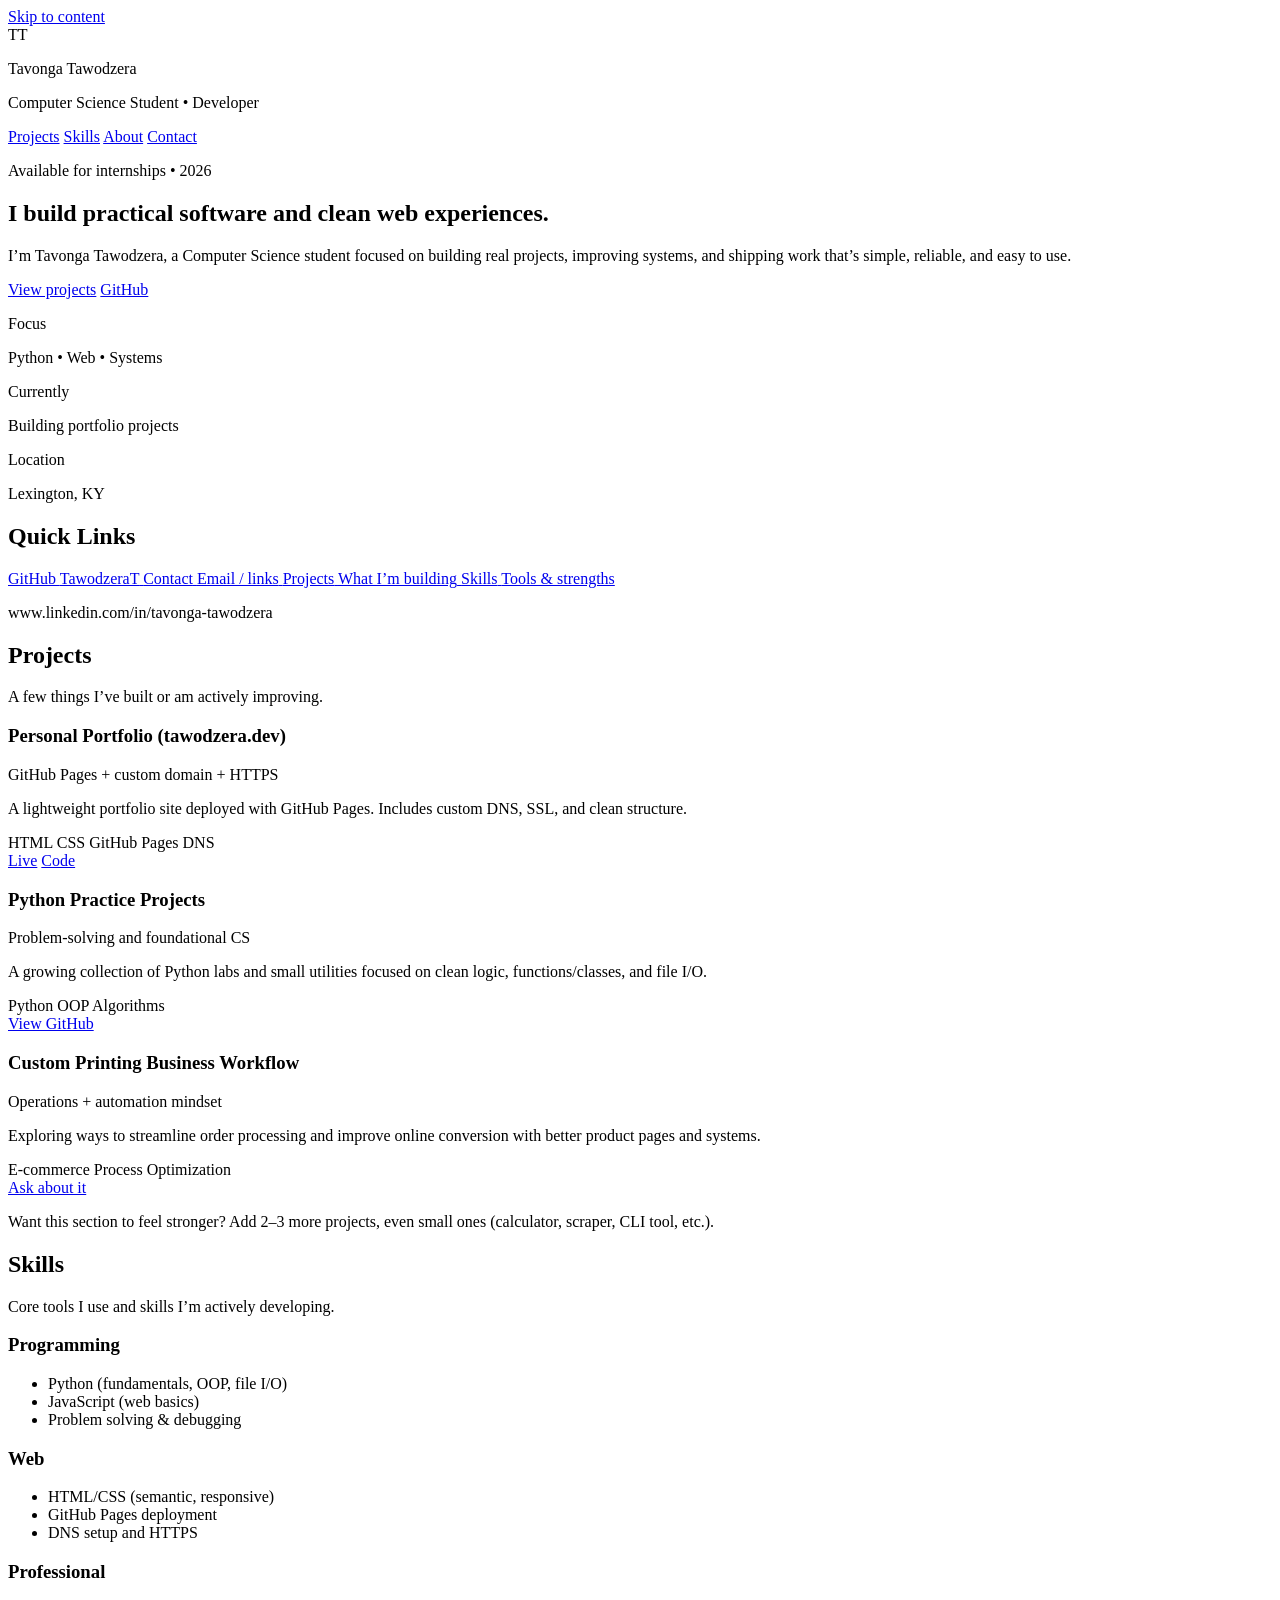
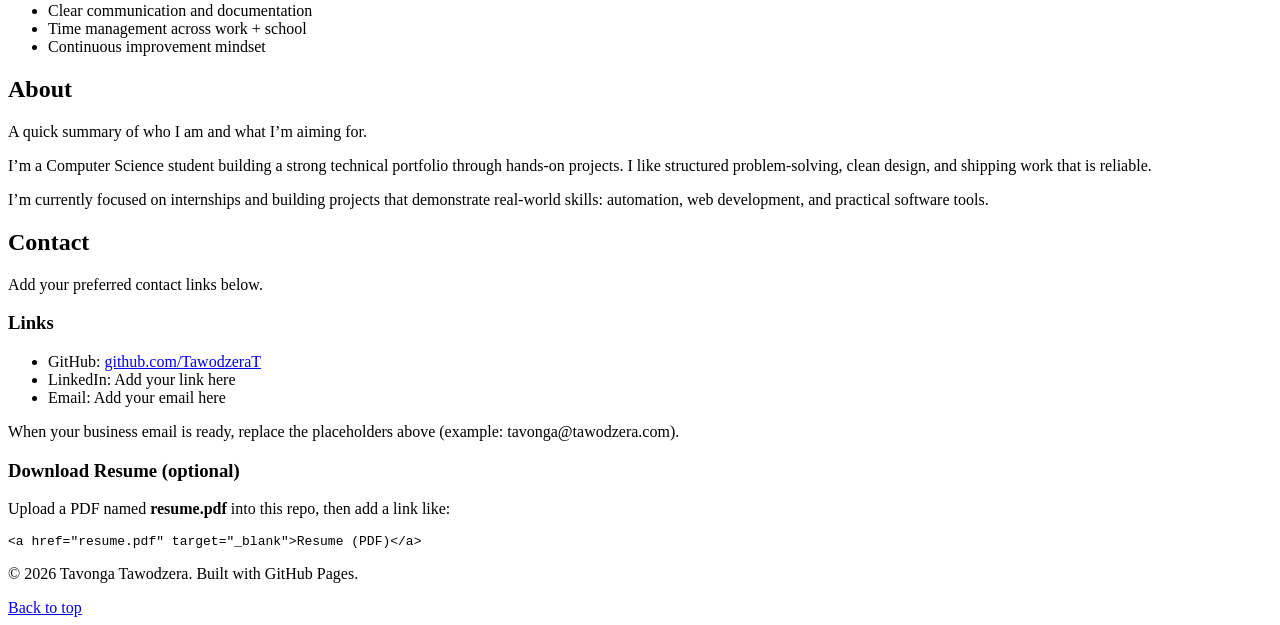
==== index.html @ 4cefcfcd "Revise index.html for portfolio update Updated the HTML structure and content for the portfolio page" ====
<!doctype html>
<html lang="en">
<head>
  <meta charset="utf-8" />
  <meta name="viewport" content="width=device-width, initial-scale=1" />
  <title>Tavonga Tawodzera | Portfolio</title>
  <meta name="description" content="Tavonga Tawodzera — Computer Science student. Projects, skills, and contact." />
  <link rel="stylesheet" href="style.css" />
</head>

<body>
  <a class="skip" href="#main">Skip to content</a>

  <header class="header">
    <div class="container header__inner">
      <div class="brand">
        <div class="brand__mark" aria-hidden="true">TT</div>
        <div>
          <p class="brand__name">Tavonga Tawodzera</p>
          <p class="brand__role">Computer Science Student • Developer</p>
        </div>
      </div>

      <nav class="nav" aria-label="Primary">
        <a href="#projects">Projects</a>
        <a href="#skills">Skills</a>
        <a href="#about">About</a>
        <a class="btn btn--small" href="#contact">Contact</a>
      </nav>
    </div>
  </header>

  <main id="main">
    <section class="hero">
      <div class="container hero__grid">
        <div class="hero__copy">
          <p class="pill">Available for internships • 2026</p>
          <h1 class="hero__title">
            I build practical software and clean web experiences.
          </h1>
          <p class="hero__subtitle">
            I’m Tavonga Tawodzera, a Computer Science student focused on building real projects, improving systems,
            and shipping work that’s simple, reliable, and easy to use.
          </p>

          <div class="hero__cta">
            <a class="btn" href="#projects">View projects</a>
            <a class="btn btn--ghost" href="https://github.com/TawodzeraT" target="_blank" rel="noreferrer">GitHub</a>
          </div>

          <div class="stats" aria-label="Highlights">
            <div class="stat">
              <p class="stat__k">Focus</p>
              <p class="stat__v">Python • Web • Systems</p>
            </div>
            <div class="stat">
              <p class="stat__k">Currently</p>
              <p class="stat__v">Building portfolio projects</p>
            </div>
            <div class="stat">
              <p class="stat__k">Location</p>
              <p class="stat__v">Lexington, KY</p>
            </div>
          </div>
        </div>

        <aside class="hero__card" aria-label="Quick links">
          <div class="card">
            <h2 class="card__title">Quick Links</h2>
            <div class="card__links">
              <a class="link" href="https://github.com/TawodzeraT" target="_blank" rel="noreferrer">
                <span>GitHub</span>
                <span class="muted">TawodzeraT</span>
              </a>
              <a class="link" href="#contact">
                <span>Contact</span>
                <span class="muted">Email / links</span>
              </a>
              <a class="link" href="#projects">
                <span>Projects</span>
                <span class="muted">What I’m building</span>
              </a>
              <a class="link" href="#skills">
                <span>Skills</span>
                <span class="muted">Tools & strengths</span>
              </a>
            </div>

            <div class="card__note">
              <p class="muted">
                www.linkedin.com/in/tavonga-tawodzera

              </p>
            </div>
          </div>
        </aside>
      </div>
    </section>

    <section id="projects" class="section">
      <div class="container">
        <div class="section__head">
          <h2>Projects</h2>
          <p class="muted">A few things I’ve built or am actively improving.</p>
        </div>

        <div class="grid">
          <article class="project">
            <div class="project__top">
              <h3>Personal Portfolio (tawodzera.dev)</h3>
              <p class="muted">GitHub Pages + custom domain + HTTPS</p>
            </div>
            <p>
              A lightweight portfolio site deployed with GitHub Pages. Includes custom DNS, SSL, and clean structure.
            </p>
            <div class="tags">
              <span class="tag">HTML</span>
              <span class="tag">CSS</span>
              <span class="tag">GitHub Pages</span>
              <span class="tag">DNS</span>
            </div>
            <div class="project__actions">
              <a class="btn btn--ghost btn--small" href="https://tawodzera.dev" target="_blank" rel="noreferrer">Live</a>
              <a class="btn btn--ghost btn--small" href="https://github.com/TawodzeraT/tawodzera.dev" target="_blank" rel="noreferrer">Code</a>
            </div>
          </article>

          <article class="project">
            <div class="project__top">
              <h3>Python Practice Projects</h3>
              <p class="muted">Problem-solving and foundational CS</p>
            </div>
            <p>
              A growing collection of Python labs and small utilities focused on clean logic, functions/classes, and file I/O.
            </p>
            <div class="tags">
              <span class="tag">Python</span>
              <span class="tag">OOP</span>
              <span class="tag">Algorithms</span>
            </div>
            <div class="project__actions">
              <a class="btn btn--ghost btn--small" href="https://github.com/TawodzeraT" target="_blank" rel="noreferrer">View GitHub</a>
            </div>
          </article>

          <article class="project">
            <div class="project__top">
              <h3>Custom Printing Business Workflow</h3>
              <p class="muted">Operations + automation mindset</p>
            </div>
            <p>
              Exploring ways to streamline order processing and improve online conversion with better product pages and systems.
            </p>
            <div class="tags">
              <span class="tag">E-commerce</span>
              <span class="tag">Process</span>
              <span class="tag">Optimization</span>
            </div>
            <div class="project__actions">
              <a class="btn btn--ghost btn--small" href="#contact">Ask about it</a>
            </div>
          </article>
        </div>

        <p class="muted small">
          Want this section to feel stronger? Add 2–3 more projects, even small ones (calculator, scraper, CLI tool, etc.).
        </p>
      </div>
    </section>

    <section id="skills" class="section section--alt">
      <div class="container">
        <div class="section__head">
          <h2>Skills</h2>
          <p class="muted">Core tools I use and skills I’m actively developing.</p>
        </div>

        <div class="grid grid--skills">
          <div class="skillcard">
            <h3>Programming</h3>
            <ul>
              <li>Python (fundamentals, OOP, file I/O)</li>
              <li>JavaScript (web basics)</li>
              <li>Problem solving & debugging</li>
            </ul>
          </div>

          <div class="skillcard">
            <h3>Web</h3>
            <ul>
              <li>HTML/CSS (semantic, responsive)</li>
              <li>GitHub Pages deployment</li>
              <li>DNS setup and HTTPS</li>
            </ul>
          </div>

          <div class="skillcard">
            <h3>Professional</h3>
            <ul>
              <li>Clear communication and documentation</li>
              <li>Time management across work + school</li>
              <li>Continuous improvement mindset</li>
            </ul>
          </div>
        </div>
      </div>
    </section>

    <section id="about" class="section">
      <div class="container">
        <div class="section__head">
          <h2>About</h2>
          <p class="muted">A quick summary of who I am and what I’m aiming for.</p>
        </div>

        <div class="about">
          <p>
            I’m a Computer Science student building a strong technical portfolio through hands-on projects.
            I like structured problem-solving, clean design, and shipping work that is reliable.
          </p>
          <p>
            I’m currently focused on internships and building projects that demonstrate real-world skills:
            automation, web development, and practical software tools.
          </p>
        </div>
      </div>
    </section>

    <section id="contact" class="section section--alt">
      <div class="container">
        <div class="section__head">
          <h2>Contact</h2>
          <p class="muted">Add your preferred contact links below.</p>
        </div>

        <div class="contact">
          <div class="contact__box">
            <h3>Links</h3>
            <ul class="contact__list">
              <li>
                <span class="muted">GitHub:</span>
                <a href="https://github.com/TawodzeraT" target="_blank" rel="noreferrer">github.com/TawodzeraT</a>
              </li>
              <li>
                <span class="muted">LinkedIn:</span>
                <span class="muted">Add your link here</span>
              </li>
              <li>
                <span class="muted">Email:</span>
                <span class="muted">Add your email here</span>
              </li>
            </ul>
            <p class="muted small">
              When your business email is ready, replace the placeholders above (example: tavonga@tawodzera.com).
            </p>
          </div>

          <div class="contact__box">
            <h3>Download Resume (optional)</h3>
            <p class="muted">
              Upload a PDF named <strong>resume.pdf</strong> into this repo, then add a link like:
            </p>
            <pre class="code"><code>&lt;a href="resume.pdf" target="_blank"&gt;Resume (PDF)&lt;/a&gt;</code></pre>
          </div>
        </div>
      </div>
    </section>
  </main>

  <footer class="footer">
    <div class="container footer__inner">
      <p class="muted small">© <span id="year"></span> Tavonga Tawodzera. Built with GitHub Pages.</p>
      <a class="muted small" href="#main">Back to top</a>
    </div>
  </footer>

  <script>
    document.getElementById("year").textContent = new Date().getFullYear();
  </script>
</body>
</html>
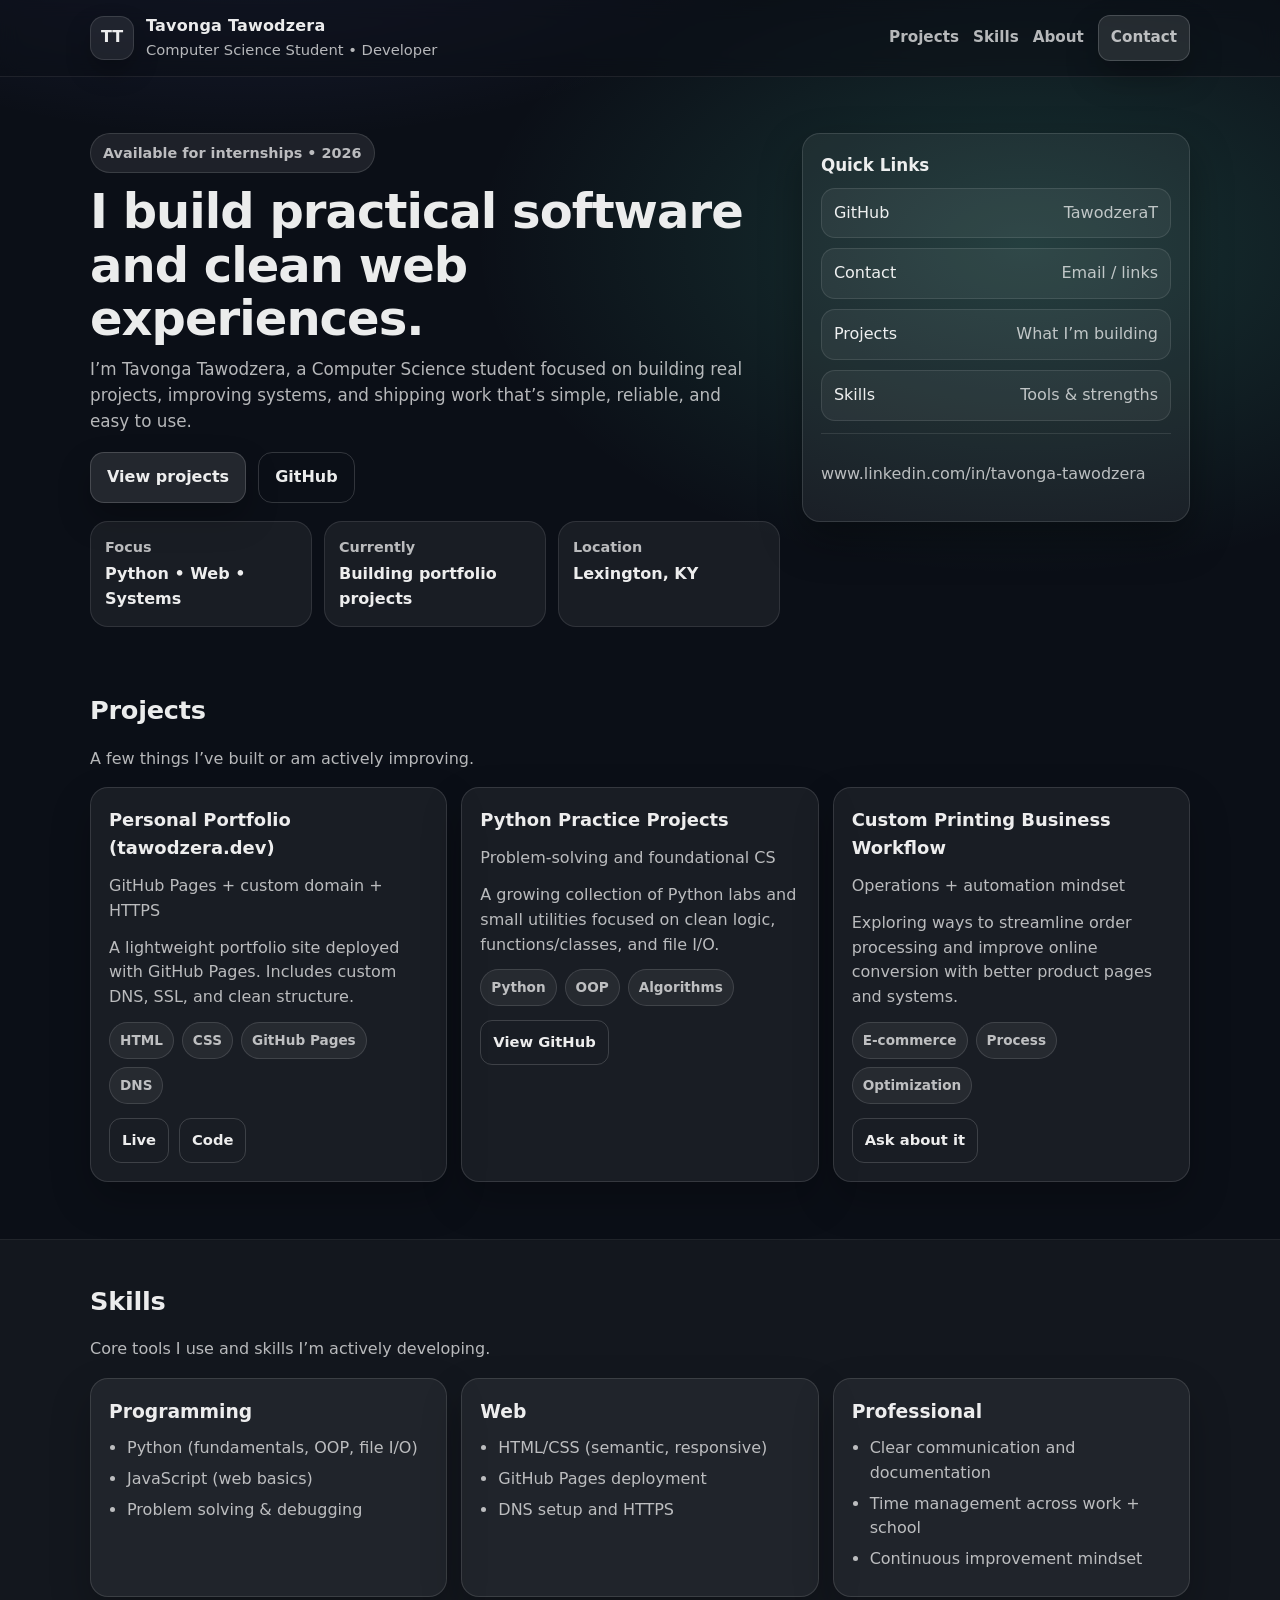
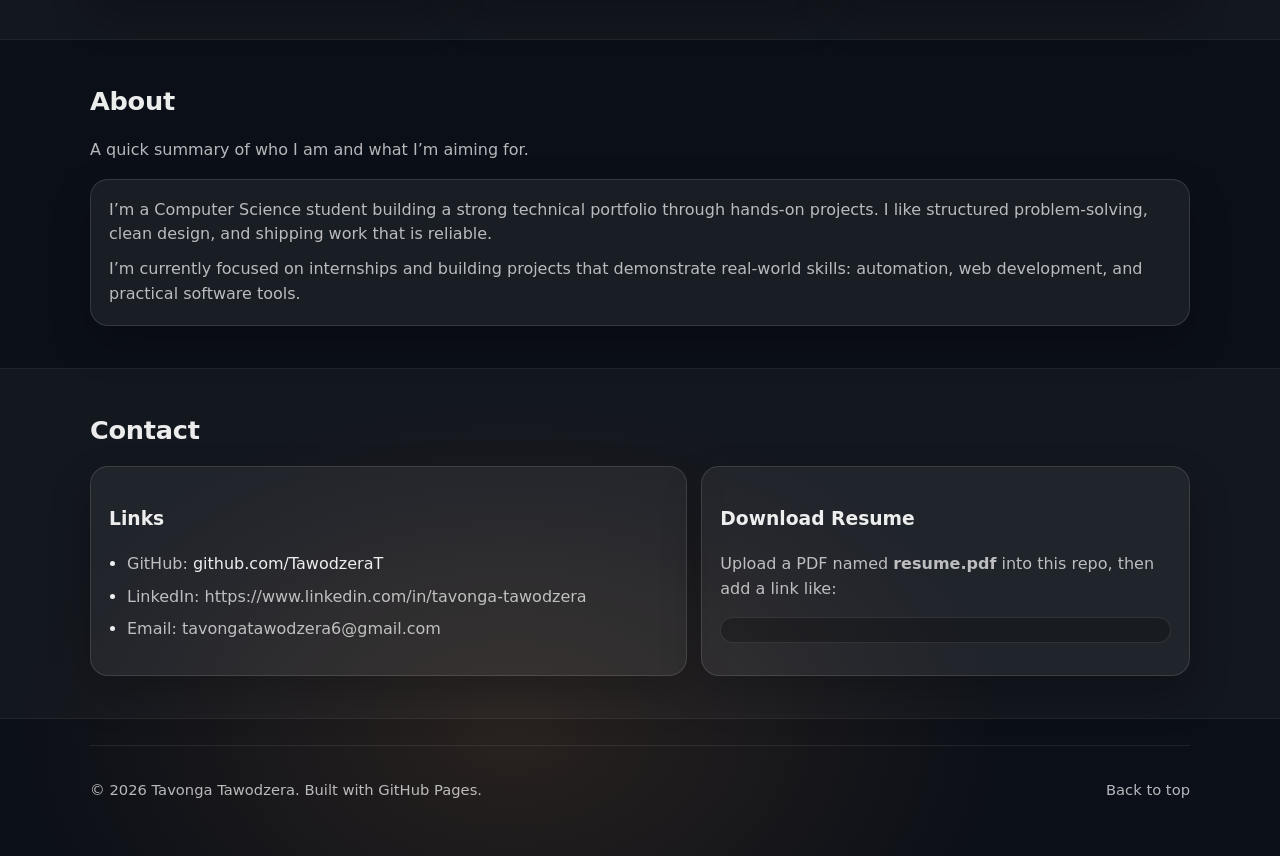
==== commit 017891a7: "Enhance portfolio with updated meta and contact info Updated the portfolio description meta tag and " ====
--- a/index.html
+++ b/index.html
@@ -1,6 +1,7 @@
 <!doctype html>
 <html lang="en">
 <head>
+  <meta name="description" content="Tavonga Tawodzera — Computer Science student and developer. Portfolio showcasing projects, skills, and professional work." />
   <meta charset="utf-8" />
   <meta name="viewport" content="width=device-width, initial-scale=1" />
   <title>Tavonga Tawodzera | Portfolio</title>
@@ -163,7 +164,6 @@
         </div>
 
         <p class="muted small">
-          Want this section to feel stronger? Add 2–3 more projects, even small ones (calculator, scraper, CLI tool, etc.).
         </p>
       </div>
     </section>
@@ -230,7 +230,6 @@
       <div class="container">
         <div class="section__head">
           <h2>Contact</h2>
-          <p class="muted">Add your preferred contact links below.</p>
         </div>
 
         <div class="contact">
@@ -243,24 +242,23 @@
               </li>
               <li>
                 <span class="muted">LinkedIn:</span>
-                <span class="muted">Add your link here</span>
+                <span class="muted">https://www.linkedin.com/in/tavonga-tawodzera</span>
               </li>
               <li>
                 <span class="muted">Email:</span>
-                <span class="muted">Add your email here</span>
+                <span class="muted">tavongatawodzera6@gmail.com</span>
               </li>
             </ul>
             <p class="muted small">
-              When your business email is ready, replace the placeholders above (example: tavonga@tawodzera.com).
             </p>
           </div>
 
           <div class="contact__box">
-            <h3>Download Resume (optional)</h3>
+            <h3>Download Resume </h3>
             <p class="muted">
               Upload a PDF named <strong>resume.pdf</strong> into this repo, then add a link like:
             </p>
-            <pre class="code"><code>&lt;a href="resume.pdf" target="_blank"&gt;Resume (PDF)&lt;/a&gt;</code></pre>
+            <pre class="code"><code></code></pre>
           </div>
         </div>
       </div>
--- a/style.css
+++ b/style.css
@@ -0,0 +1,328 @@
+:root{
+  --bg: #0b0f17;
+  --panel: rgba(255,255,255,.06);
+  --panel-2: rgba(255,255,255,.09);
+  --text: rgba(255,255,255,.92);
+  --muted: rgba(255,255,255,.70);
+  --border: rgba(255,255,255,.14);
+  --shadow: 0 18px 40px rgba(0,0,0,.35);
+  --radius: 18px;
+  --max: 1100px;
+}
+
+*{ box-sizing:border-box; }
+html{ scroll-behavior:smooth; }
+body{
+  margin:0;
+  font-family: ui-sans-serif, system-ui, -apple-system, Segoe UI, Roboto, Arial, "Apple Color Emoji", "Segoe UI Emoji";
+  color: var(--text);
+  background:
+    radial-gradient(1200px 700px at 20% -10%, rgba(120,130,255,.24), transparent 55%),
+    radial-gradient(1000px 600px at 80% 10%, rgba(90,240,200,.16), transparent 55%),
+    radial-gradient(900px 600px at 40% 95%, rgba(255,170,90,.12), transparent 55%),
+    var(--bg);
+  line-height:1.55;
+}
+
+a{ color: var(--text); text-decoration: none; }
+a:hover{ text-decoration: underline; }
+
+.container{
+  width: min(100% - 32px, var(--max));
+  margin: 0 auto;
+}
+
+.skip{
+  position:absolute;
+  left:-999px;
+  top:auto;
+  width:1px;
+  height:1px;
+  overflow:hidden;
+}
+.skip:focus{
+  left:16px; top:16px;
+  width:auto; height:auto;
+  padding:10px 12px;
+  background: #111827;
+  border:1px solid var(--border);
+  border-radius: 10px;
+  z-index:999;
+}
+
+.header{
+  position: sticky;
+  top:0;
+  z-index: 50;
+  backdrop-filter: blur(10px);
+  background: rgba(11,15,23,.55);
+  border-bottom: 1px solid rgba(255,255,255,.08);
+}
+.header__inner{
+  display:flex;
+  align-items:center;
+  justify-content:space-between;
+  padding: 14px 0;
+  gap: 14px;
+}
+
+.brand{
+  display:flex;
+  align-items:center;
+  gap: 12px;
+}
+.brand__mark{
+  width:44px; height:44px;
+  display:grid; place-items:center;
+  border-radius: 14px;
+  background: rgba(255,255,255,.08);
+  border: 1px solid rgba(255,255,255,.12);
+  box-shadow: 0 12px 24px rgba(0,0,0,.25);
+  font-weight: 800;
+}
+.brand__name{ margin:0; font-weight:800; letter-spacing:.2px; }
+.brand__role{ margin:0; color: var(--muted); font-size:.92rem; }
+
+.nav{
+  display:flex;
+  align-items:center;
+  gap: 14px;
+  flex-wrap: wrap;
+  justify-content: flex-end;
+}
+.nav a{
+  color: var(--muted);
+  font-weight: 600;
+  font-size: .95rem;
+}
+.nav a:hover{ color: var(--text); text-decoration:none; }
+
+.btn{
+  display:inline-flex;
+  align-items:center;
+  justify-content:center;
+  gap: 10px;
+  padding: 12px 16px;
+  border-radius: 14px;
+  border: 1px solid rgba(255,255,255,.16);
+  background: rgba(255,255,255,.10);
+  box-shadow: 0 16px 32px rgba(0,0,0,.25);
+  font-weight: 700;
+  text-decoration:none !important;
+}
+.btn:hover{
+  background: rgba(255,255,255,.14);
+}
+.btn--ghost{
+  background: transparent;
+  box-shadow: none;
+}
+.btn--small{
+  padding: 10px 12px;
+  border-radius: 12px;
+  font-size: .92rem;
+}
+
+.hero{
+  padding: 56px 0 22px;
+}
+.hero__grid{
+  display:grid;
+  grid-template-columns: 1.6fr .9fr;
+  gap: 22px;
+  align-items: start;
+}
+@media (max-width: 920px){
+  .hero__grid{ grid-template-columns: 1fr; }
+}
+
+.pill{
+  display:inline-block;
+  margin: 0 0 12px;
+  padding: 8px 12px;
+  border-radius: 999px;
+  background: rgba(255,255,255,.08);
+  border: 1px solid rgba(255,255,255,.12);
+  color: var(--muted);
+  font-weight: 700;
+  font-size: .9rem;
+}
+.hero__title{
+  margin: 0 0 10px;
+  font-size: clamp(2rem, 4vw, 3rem);
+  line-height: 1.12;
+  letter-spacing: -0.02em;
+}
+.hero__subtitle{
+  margin: 0 0 18px;
+  color: var(--muted);
+  font-size: 1.05rem;
+  max-width: 62ch;
+}
+.hero__cta{
+  display:flex;
+  gap: 12px;
+  flex-wrap: wrap;
+  margin-bottom: 18px;
+}
+
+.stats{
+  display:grid;
+  grid-template-columns: repeat(3, minmax(0, 1fr));
+  gap: 12px;
+}
+@media (max-width: 620px){
+  .stats{ grid-template-columns: 1fr; }
+}
+.stat{
+  padding: 14px 14px;
+  border-radius: var(--radius);
+  background: rgba(255,255,255,.06);
+  border: 1px solid rgba(255,255,255,.10);
+}
+.stat__k{ margin:0; color: var(--muted); font-weight: 700; font-size:.9rem; }
+.stat__v{ margin:4px 0 0; font-weight: 800; }
+
+.card{
+  border-radius: var(--radius);
+  background: rgba(255,255,255,.06);
+  border: 1px solid rgba(255,255,255,.12);
+  box-shadow: var(--shadow);
+  padding: 18px;
+}
+.card__title{
+  margin: 0 0 10px;
+  font-size: 1.05rem;
+}
+.card__links{
+  display:flex;
+  flex-direction: column;
+  gap: 10px;
+}
+.link{
+  display:flex;
+  align-items:center;
+  justify-content: space-between;
+  padding: 12px 12px;
+  border-radius: 14px;
+  border: 1px solid rgba(255,255,255,.10);
+  background: rgba(255,255,255,.05);
+}
+.link:hover{
+  background: rgba(255,255,255,.08);
+  text-decoration:none;
+}
+.card__note{
+  margin-top: 12px;
+  padding-top: 12px;
+  border-top: 1px solid rgba(255,255,255,.10);
+}
+
+.section{
+  padding: 42px 0;
+}
+.section--alt{
+  background: rgba(255,255,255,.03);
+  border-top: 1px solid rgba(255,255,255,.06);
+  border-bottom: 1px solid rgba(255,255,255,.06);
+}
+.section__head{
+  margin-bottom: 16px;
+}
+.section__head h2{
+  margin: 0 0 6px;
+  font-size: 1.6rem;
+  letter-spacing: -.01em;
+}
+.muted{ color: var(--muted); }
+.small{ font-size: .92rem; }
+
+.grid{
+  display:grid;
+  grid-template-columns: repeat(3, minmax(0, 1fr));
+  gap: 14px;
+}
+@media (max-width: 980px){
+  .grid{ grid-template-columns: 1fr; }
+}
+
+.project, .skillcard, .contact__box{
+  border-radius: var(--radius);
+  background: rgba(255,255,255,.06);
+  border: 1px solid rgba(255,255,255,.12);
+  box-shadow: 0 18px 40px rgba(0,0,0,.22);
+  padding: 18px;
+}
+.project__top h3{ margin:0; font-size: 1.12rem; }
+.project__top p{ margin:6px 0 0; }
+.project p{ margin: 12px 0; color: var(--muted); }
+
+.tags{
+  display:flex;
+  gap: 8px;
+  flex-wrap: wrap;
+  margin: 10px 0 14px;
+}
+.tag{
+  font-size: .85rem;
+  padding: 7px 10px;
+  border-radius: 999px;
+  border: 1px solid rgba(255,255,255,.12);
+  background: rgba(255,255,255,.06);
+  color: var(--muted);
+  font-weight: 700;
+}
+.project__actions{
+  display:flex;
+  gap: 10px;
+  flex-wrap: wrap;
+}
+
+.skillcard h3{ margin:0 0 10px; }
+.skillcard ul{ margin:0; padding-left: 18px; color: var(--muted); }
+.skillcard li{ margin: 6px 0; }
+
+.about{
+  border-radius: var(--radius);
+  background: rgba(255,255,255,.06);
+  border: 1px solid rgba(255,255,255,.12);
+  box-shadow: 0 18px 40px rgba(0,0,0,.22);
+  padding: 18px;
+  color: var(--muted);
+}
+.about p{ margin: 0 0 10px; }
+.about p:last-child{ margin-bottom: 0; }
+
+.contact{
+  display:grid;
+  grid-template-columns: 1.1fr .9fr;
+  gap: 14px;
+}
+@media (max-width: 980px){
+  .contact{ grid-template-columns: 1fr; }
+}
+.contact__list{
+  margin: 10px 0 0;
+  padding-left: 18px;
+}
+.contact__list li{ margin: 8px 0; }
+.code{
+  margin: 12px 0 0;
+  padding: 12px;
+  border-radius: 14px;
+  border: 1px solid rgba(255,255,255,.10);
+  background: rgba(0,0,0,.25);
+  overflow:auto;
+}
+
+.footer{
+  padding: 26px 0 40px;
+}
+.footer__inner{
+  display:flex;
+  align-items:center;
+  justify-content: space-between;
+  gap: 10px;
+  border-top: 1px solid rgba(255,255,255,.08);
+  padding-top: 18px;
+}
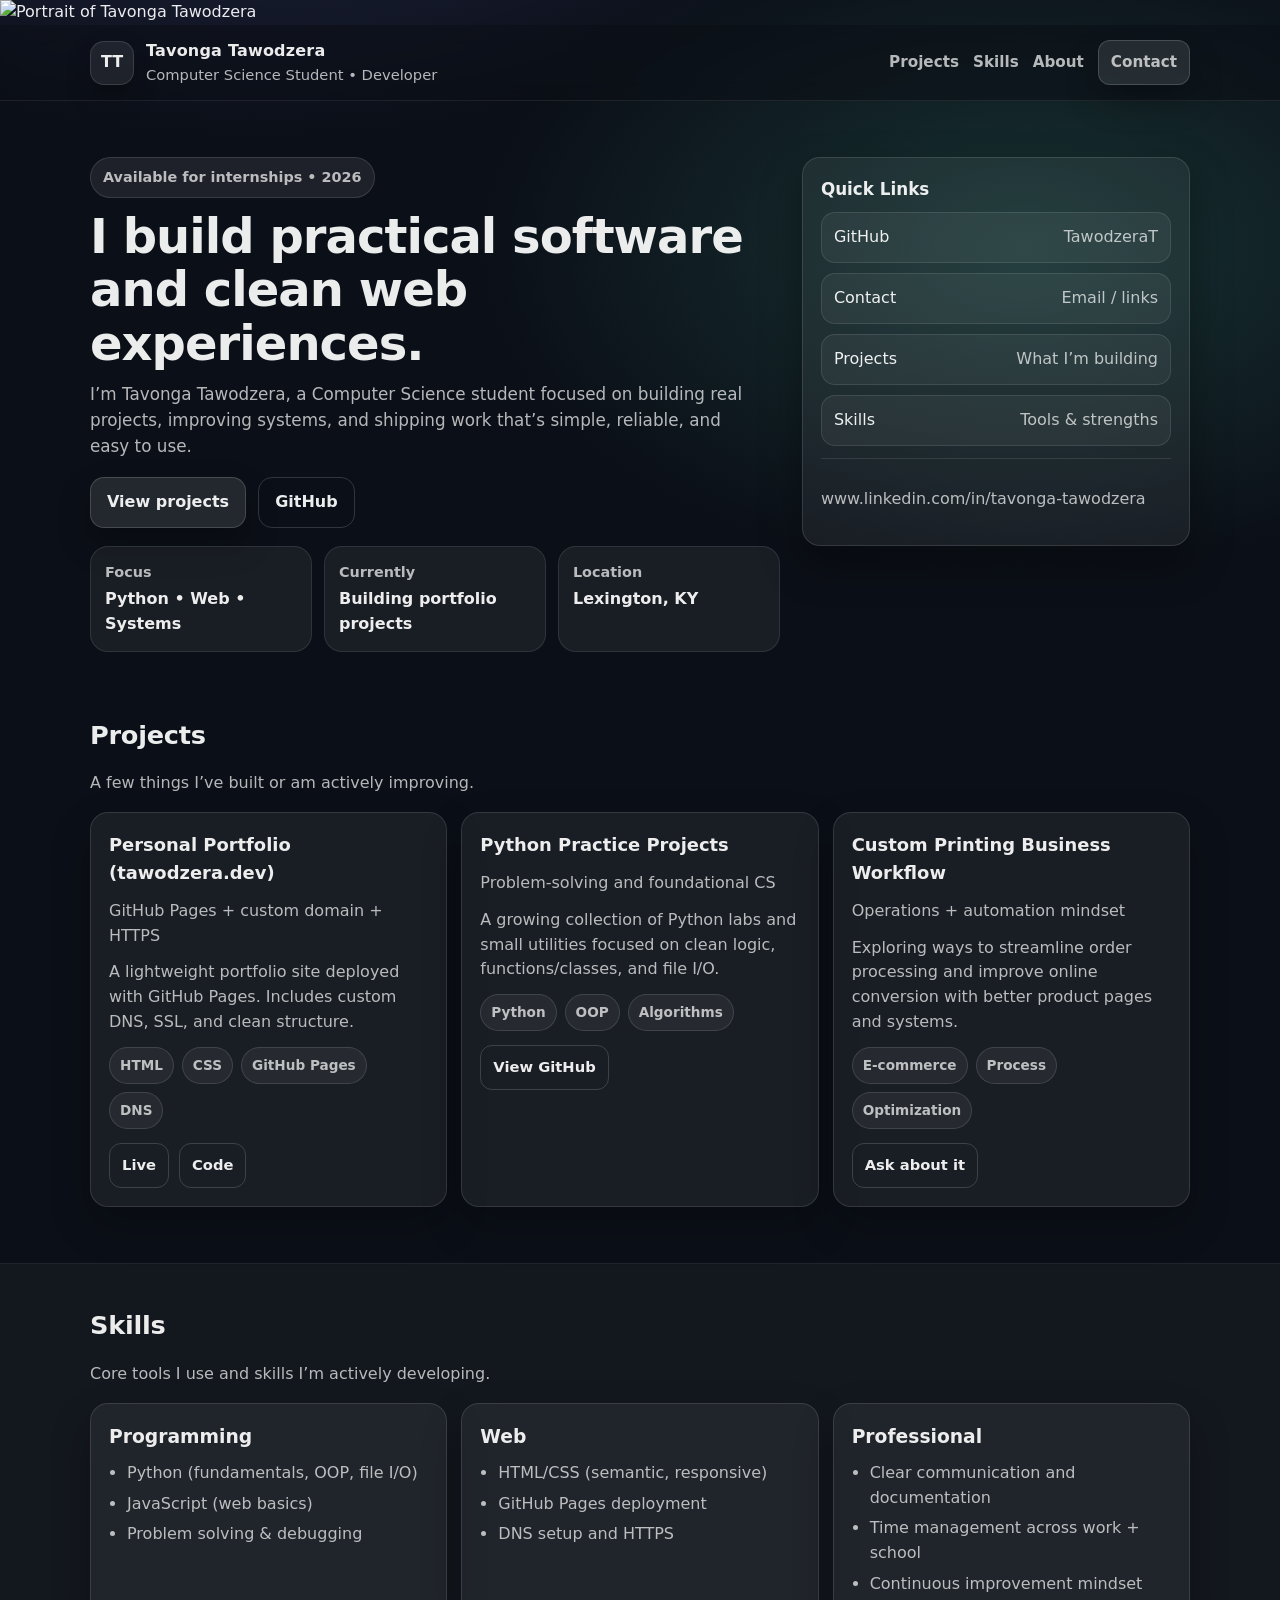
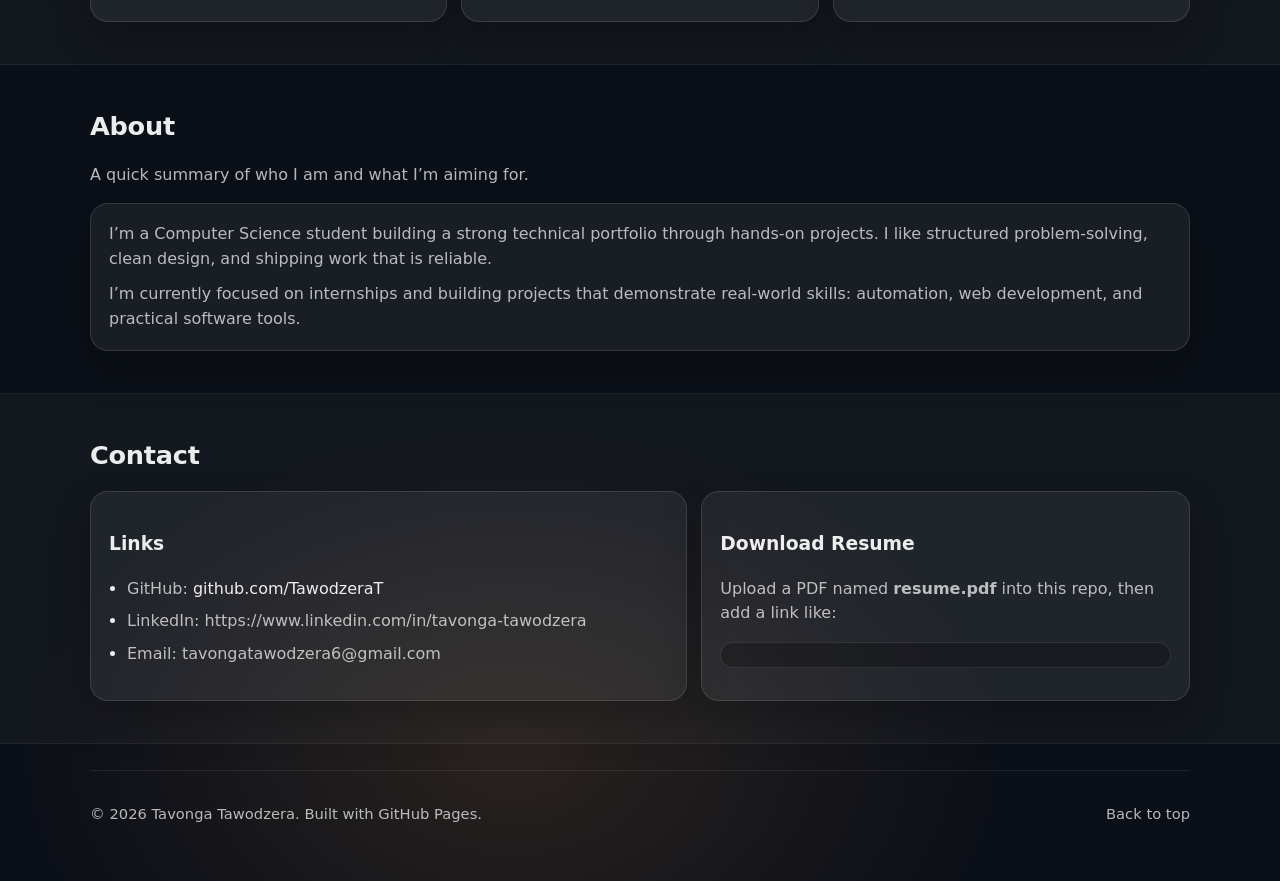
==== commit c627bad9: "Add hero image section to index.html Added a hero image section with a profile picture." ====
--- a/index.html
+++ b/index.html
@@ -5,6 +5,9 @@
   <meta charset="utf-8" />
   <meta name="viewport" content="width=device-width, initial-scale=1" />
   <title>Tavonga Tawodzera | Portfolio</title>
+  <div class="hero-image">
+  <img src="profile.jpg" alt="Portrait of Tavonga Tawodzera" />
+</div>
   <meta name="description" content="Tavonga Tawodzera — Computer Science student. Projects, skills, and contact." />
   <link rel="stylesheet" href="style.css" />
 </head>
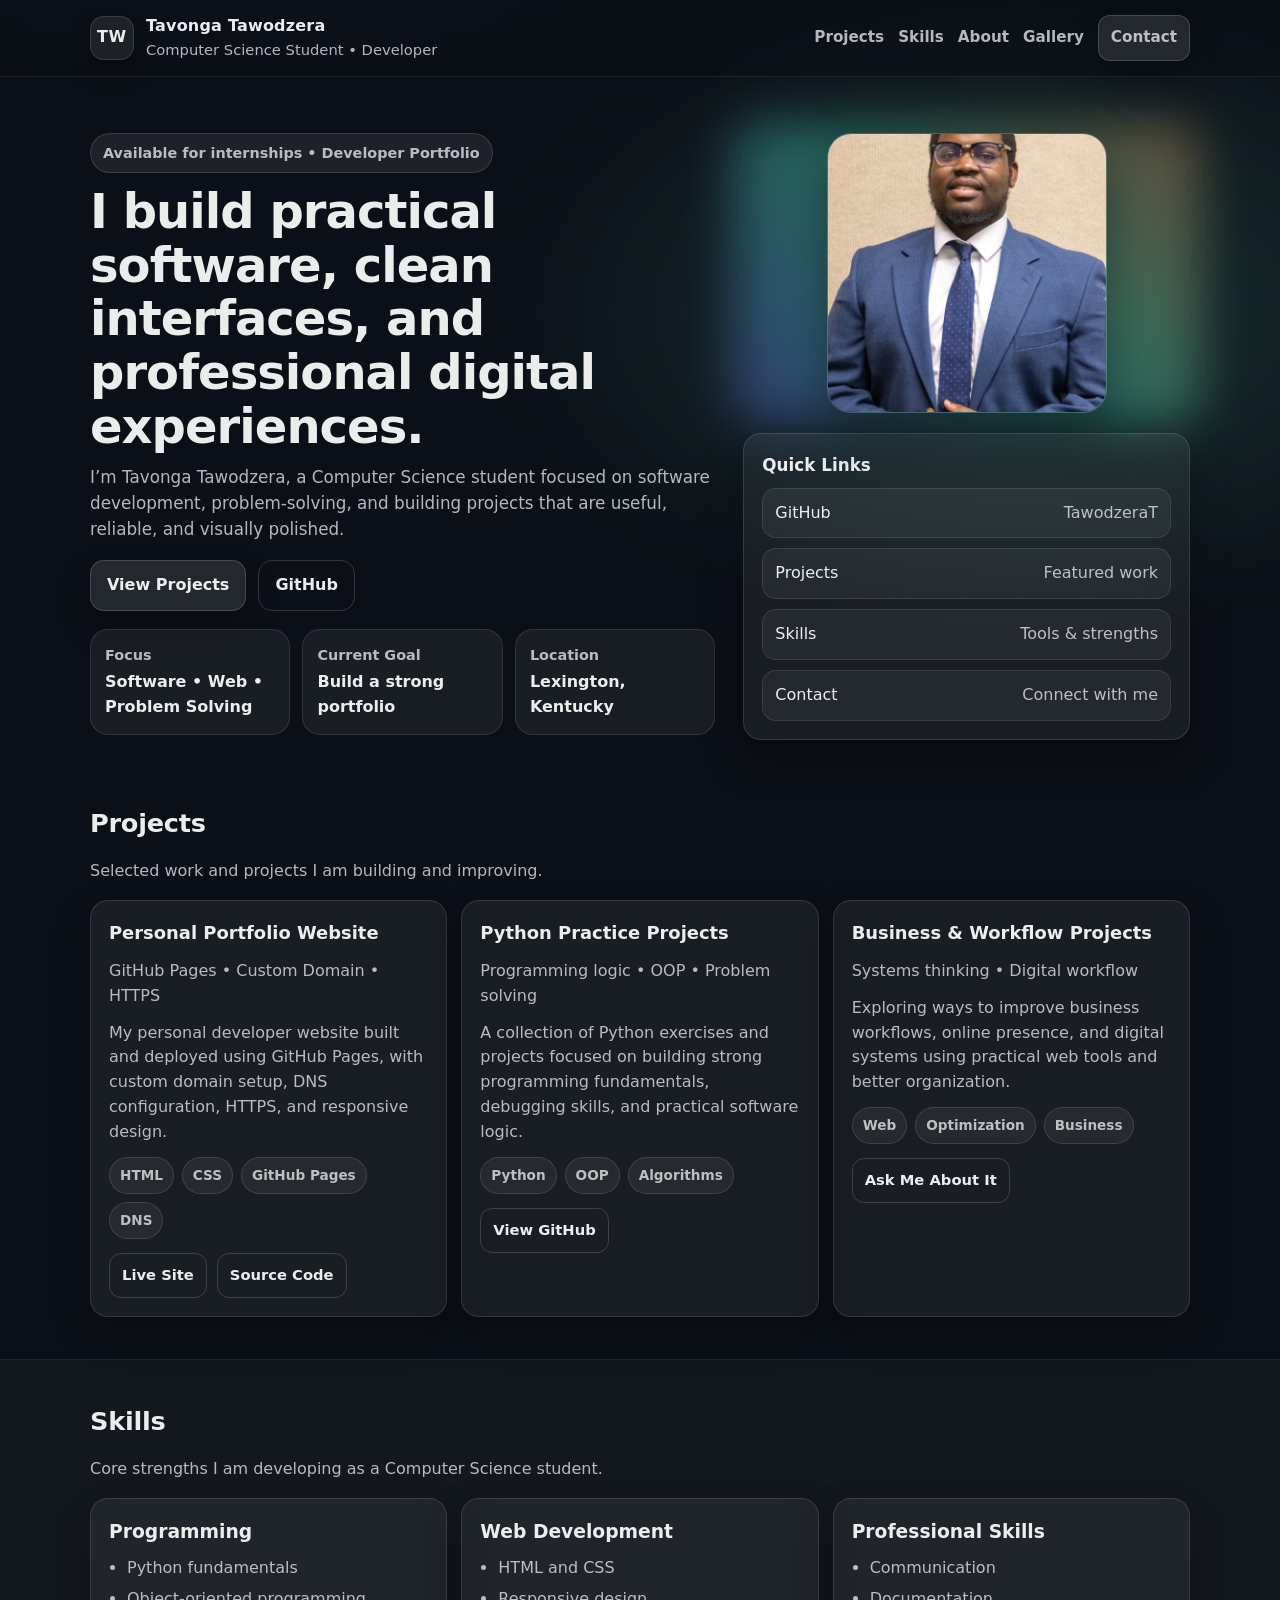
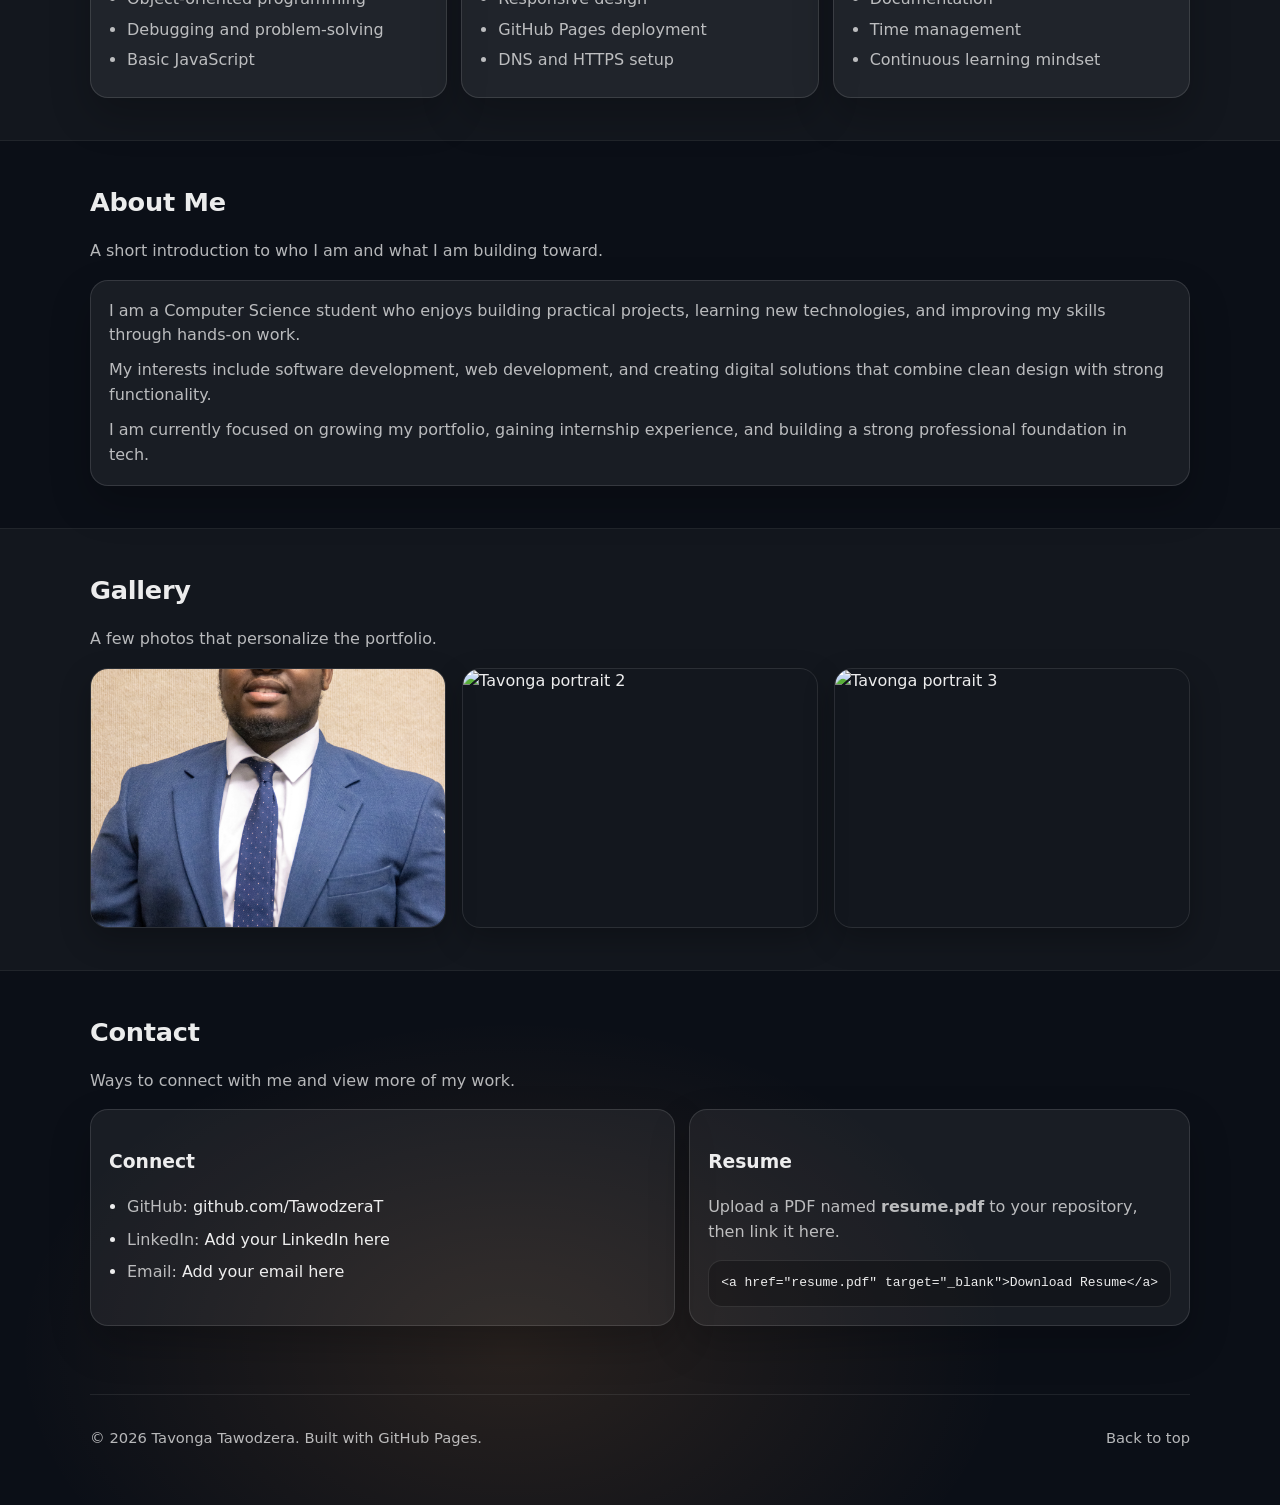
==== commit 62f59622: "Revise portfolio content and add gallery section Updated the portfolio website's content, including " ====
--- a/index.html
+++ b/index.html
@@ -1,24 +1,31 @@
 <!doctype html>
 <html lang="en">
 <head>
-  <meta name="description" content="Tavonga Tawodzera — Computer Science student and developer. Portfolio showcasing projects, skills, and professional work." />
   <meta charset="utf-8" />
   <meta name="viewport" content="width=device-width, initial-scale=1" />
   <title>Tavonga Tawodzera | Portfolio</title>
-  <div class="hero-image">
-  <img src="profile.jpg" alt="Portrait of Tavonga Tawodzera" />
-</div>
-  <meta name="description" content="Tavonga Tawodzera — Computer Science student. Projects, skills, and contact." />
+  <meta name="description" content="Tavonga Tawodzera — Computer Science student and developer building practical software and modern web experiences." />
+
+  <meta property="og:title" content="Tavonga Tawodzera | Portfolio" />
+  <meta property="og:description" content="Computer Science student and developer building practical software and modern web experiences." />
+  <meta property="og:type" content="website" />
+  <meta property="og:url" content="https://tawodzera.dev/" />
+  <meta property="og:image" content="https://tawodzera.dev/profile.jpg" />
+
+  <meta name="twitter:card" content="summary_large_image" />
+  <meta name="twitter:title" content="Tavonga Tawodzera | Portfolio" />
+  <meta name="twitter:description" content="Computer Science student and developer building practical software and modern web experiences." />
+  <meta name="twitter:image" content="https://tawodzera.dev/profile.jpg" />
+
   <link rel="stylesheet" href="style.css" />
 </head>
-
 <body>
   <a class="skip" href="#main">Skip to content</a>
 
   <header class="header">
     <div class="container header__inner">
       <div class="brand">
-        <div class="brand__mark" aria-hidden="true">TT</div>
+        <div class="brand__mark">TW</div>
         <div>
           <p class="brand__name">Tavonga Tawodzera</p>
           <p class="brand__role">Computer Science Student • Developer</p>
@@ -29,6 +36,7 @@
         <a href="#projects">Projects</a>
         <a href="#skills">Skills</a>
         <a href="#about">About</a>
+        <a href="#gallery">Gallery</a>
         <a class="btn btn--small" href="#contact">Contact</a>
       </nav>
     </div>
@@ -38,37 +46,41 @@
     <section class="hero">
       <div class="container hero__grid">
         <div class="hero__copy">
-          <p class="pill">Available for internships • 2026</p>
+          <p class="pill">Available for internships • Developer Portfolio</p>
           <h1 class="hero__title">
-            I build practical software and clean web experiences.
+            I build practical software, clean interfaces, and professional digital experiences.
           </h1>
           <p class="hero__subtitle">
-            I’m Tavonga Tawodzera, a Computer Science student focused on building real projects, improving systems,
-            and shipping work that’s simple, reliable, and easy to use.
+            I’m Tavonga Tawodzera, a Computer Science student focused on software development,
+            problem-solving, and building projects that are useful, reliable, and visually polished.
           </p>
 
           <div class="hero__cta">
-            <a class="btn" href="#projects">View projects</a>
+            <a class="btn" href="#projects">View Projects</a>
             <a class="btn btn--ghost" href="https://github.com/TawodzeraT" target="_blank" rel="noreferrer">GitHub</a>
           </div>
 
-          <div class="stats" aria-label="Highlights">
+          <div class="stats">
             <div class="stat">
               <p class="stat__k">Focus</p>
-              <p class="stat__v">Python • Web • Systems</p>
+              <p class="stat__v">Software • Web • Problem Solving</p>
             </div>
             <div class="stat">
-              <p class="stat__k">Currently</p>
-              <p class="stat__v">Building portfolio projects</p>
+              <p class="stat__k">Current Goal</p>
+              <p class="stat__v">Build a strong portfolio</p>
             </div>
             <div class="stat">
               <p class="stat__k">Location</p>
-              <p class="stat__v">Lexington, KY</p>
-            </div>
-          </div>
-        </div>
-
-        <aside class="hero__card" aria-label="Quick links">
+              <p class="stat__v">Lexington, Kentucky</p>
+            </div>
+          </div>
+        </div>
+
+        <div class="hero__right">
+          <div class="hero-image">
+            <img src="profile.jpg" alt="Tavonga Tawodzera portrait" />
+          </div>
+
           <div class="card">
             <h2 class="card__title">Quick Links</h2>
             <div class="card__links">
@@ -76,28 +88,21 @@
                 <span>GitHub</span>
                 <span class="muted">TawodzeraT</span>
               </a>
-              <a class="link" href="#contact">
-                <span>Contact</span>
-                <span class="muted">Email / links</span>
-              </a>
               <a class="link" href="#projects">
                 <span>Projects</span>
-                <span class="muted">What I’m building</span>
+                <span class="muted">Featured work</span>
               </a>
               <a class="link" href="#skills">
                 <span>Skills</span>
                 <span class="muted">Tools & strengths</span>
               </a>
-            </div>
-
-            <div class="card__note">
-              <p class="muted">
-                www.linkedin.com/in/tavonga-tawodzera
-
-              </p>
-            </div>
-          </div>
-        </aside>
+              <a class="link" href="#contact">
+                <span>Contact</span>
+                <span class="muted">Connect with me</span>
+              </a>
+            </div>
+          </div>
+        </div>
       </div>
     </section>
 
@@ -105,17 +110,18 @@
       <div class="container">
         <div class="section__head">
           <h2>Projects</h2>
-          <p class="muted">A few things I’ve built or am actively improving.</p>
+          <p class="muted">Selected work and projects I am building and improving.</p>
         </div>
 
         <div class="grid">
           <article class="project">
             <div class="project__top">
-              <h3>Personal Portfolio (tawodzera.dev)</h3>
-              <p class="muted">GitHub Pages + custom domain + HTTPS</p>
+              <h3>Personal Portfolio Website</h3>
+              <p class="muted">GitHub Pages • Custom Domain • HTTPS</p>
             </div>
             <p>
-              A lightweight portfolio site deployed with GitHub Pages. Includes custom DNS, SSL, and clean structure.
+              My personal developer website built and deployed using GitHub Pages, with custom domain setup,
+              DNS configuration, HTTPS, and responsive design.
             </p>
             <div class="tags">
               <span class="tag">HTML</span>
@@ -124,18 +130,19 @@
               <span class="tag">DNS</span>
             </div>
             <div class="project__actions">
-              <a class="btn btn--ghost btn--small" href="https://tawodzera.dev" target="_blank" rel="noreferrer">Live</a>
-              <a class="btn btn--ghost btn--small" href="https://github.com/TawodzeraT/tawodzera.dev" target="_blank" rel="noreferrer">Code</a>
+              <a class="btn btn--ghost btn--small" href="https://tawodzera.dev" target="_blank" rel="noreferrer">Live Site</a>
+              <a class="btn btn--ghost btn--small" href="https://github.com/TawodzeraT/tawodzera.dev" target="_blank" rel="noreferrer">Source Code</a>
             </div>
           </article>
 
           <article class="project">
             <div class="project__top">
               <h3>Python Practice Projects</h3>
-              <p class="muted">Problem-solving and foundational CS</p>
+              <p class="muted">Programming logic • OOP • Problem solving</p>
             </div>
             <p>
-              A growing collection of Python labs and small utilities focused on clean logic, functions/classes, and file I/O.
+              A collection of Python exercises and projects focused on building strong programming fundamentals,
+              debugging skills, and practical software logic.
             </p>
             <div class="tags">
               <span class="tag">Python</span>
@@ -149,25 +156,23 @@
 
           <article class="project">
             <div class="project__top">
-              <h3>Custom Printing Business Workflow</h3>
-              <p class="muted">Operations + automation mindset</p>
+              <h3>Business & Workflow Projects</h3>
+              <p class="muted">Systems thinking • Digital workflow</p>
             </div>
             <p>
-              Exploring ways to streamline order processing and improve online conversion with better product pages and systems.
+              Exploring ways to improve business workflows, online presence, and digital systems using practical
+              web tools and better organization.
             </p>
             <div class="tags">
-              <span class="tag">E-commerce</span>
-              <span class="tag">Process</span>
+              <span class="tag">Web</span>
               <span class="tag">Optimization</span>
+              <span class="tag">Business</span>
             </div>
             <div class="project__actions">
-              <a class="btn btn--ghost btn--small" href="#contact">Ask about it</a>
+              <a class="btn btn--ghost btn--small" href="#contact">Ask Me About It</a>
             </div>
           </article>
         </div>
-
-        <p class="muted small">
-        </p>
       </div>
     </section>
 
@@ -175,34 +180,37 @@
       <div class="container">
         <div class="section__head">
           <h2>Skills</h2>
-          <p class="muted">Core tools I use and skills I’m actively developing.</p>
-        </div>
-
-        <div class="grid grid--skills">
+          <p class="muted">Core strengths I am developing as a Computer Science student.</p>
+        </div>
+
+        <div class="grid">
           <div class="skillcard">
             <h3>Programming</h3>
             <ul>
-              <li>Python (fundamentals, OOP, file I/O)</li>
-              <li>JavaScript (web basics)</li>
-              <li>Problem solving & debugging</li>
+              <li>Python fundamentals</li>
+              <li>Object-oriented programming</li>
+              <li>Debugging and problem-solving</li>
+              <li>Basic JavaScript</li>
             </ul>
           </div>
 
           <div class="skillcard">
-            <h3>Web</h3>
+            <h3>Web Development</h3>
             <ul>
-              <li>HTML/CSS (semantic, responsive)</li>
+              <li>HTML and CSS</li>
+              <li>Responsive design</li>
               <li>GitHub Pages deployment</li>
-              <li>DNS setup and HTTPS</li>
+              <li>DNS and HTTPS setup</li>
             </ul>
           </div>
 
           <div class="skillcard">
-            <h3>Professional</h3>
+            <h3>Professional Skills</h3>
             <ul>
-              <li>Clear communication and documentation</li>
-              <li>Time management across work + school</li>
-              <li>Continuous improvement mindset</li>
+              <li>Communication</li>
+              <li>Documentation</li>
+              <li>Time management</li>
+              <li>Continuous learning mindset</li>
             </ul>
           </div>
         </div>
@@ -212,32 +220,52 @@
     <section id="about" class="section">
       <div class="container">
         <div class="section__head">
-          <h2>About</h2>
-          <p class="muted">A quick summary of who I am and what I’m aiming for.</p>
+          <h2>About Me</h2>
+          <p class="muted">A short introduction to who I am and what I am building toward.</p>
         </div>
 
         <div class="about">
           <p>
-            I’m a Computer Science student building a strong technical portfolio through hands-on projects.
-            I like structured problem-solving, clean design, and shipping work that is reliable.
+            I am a Computer Science student who enjoys building practical projects, learning new technologies,
+            and improving my skills through hands-on work.
           </p>
           <p>
-            I’m currently focused on internships and building projects that demonstrate real-world skills:
-            automation, web development, and practical software tools.
+            My interests include software development, web development, and creating digital solutions that
+            combine clean design with strong functionality.
           </p>
-        </div>
-      </div>
-    </section>
-
-    <section id="contact" class="section section--alt">
+          <p>
+            I am currently focused on growing my portfolio, gaining internship experience, and building a
+            strong professional foundation in tech.
+          </p>
+        </div>
+      </div>
+    </section>
+
+    <section id="gallery" class="section section--alt">
+      <div class="container">
+        <div class="section__head">
+          <h2>Gallery</h2>
+          <p class="muted">A few photos that personalize the portfolio.</p>
+        </div>
+
+        <div class="gallery-grid">
+          <img src="profile.jpg" alt="Tavonga portrait 1" />
+          <img src="tavonga1.jpg" alt="Tavonga portrait 2" />
+          <img src="tavonga2.jpg" alt="Tavonga portrait 3" />
+        </div>
+      </div>
+    </section>
+
+    <section id="contact" class="section">
       <div class="container">
         <div class="section__head">
           <h2>Contact</h2>
+          <p class="muted">Ways to connect with me and view more of my work.</p>
         </div>
 
         <div class="contact">
           <div class="contact__box">
-            <h3>Links</h3>
+            <h3>Connect</h3>
             <ul class="contact__list">
               <li>
                 <span class="muted">GitHub:</span>
@@ -245,23 +273,21 @@
               </li>
               <li>
                 <span class="muted">LinkedIn:</span>
-                <span class="muted">https://www.linkedin.com/in/tavonga-tawodzera</span>
+                <span>Add your LinkedIn here</span>
               </li>
               <li>
                 <span class="muted">Email:</span>
-                <span class="muted">tavongatawodzera6@gmail.com</span>
+                <span>Add your email here</span>
               </li>
             </ul>
-            <p class="muted small">
+          </div>
+
+          <div class="contact__box">
+            <h3>Resume</h3>
+            <p class="muted">
+              Upload a PDF named <strong>resume.pdf</strong> to your repository, then link it here.
             </p>
-          </div>
-
-          <div class="contact__box">
-            <h3>Download Resume </h3>
-            <p class="muted">
-              Upload a PDF named <strong>resume.pdf</strong> into this repo, then add a link like:
-            </p>
-            <pre class="code"><code></code></pre>
+            <pre class="code"><code>&lt;a href="resume.pdf" target="_blank"&gt;Download Resume&lt;/a&gt;</code></pre>
           </div>
         </div>
       </div>
--- a/style.css
+++ b/style.css
@@ -12,6 +12,7 @@
 
 *{ box-sizing:border-box; }
 html{ scroll-behavior:smooth; }
+
 body{
   margin:0;
   font-family: ui-sans-serif, system-ui, -apple-system, Segoe UI, Roboto, Arial, "Apple Color Emoji", "Segoe UI Emoji";
@@ -55,9 +56,10 @@
   top:0;
   z-index: 50;
   backdrop-filter: blur(10px);
-  background: rgba(11,15,23,.55);
+  background: rgba(11,15,23,.60);
   border-bottom: 1px solid rgba(255,255,255,.08);
 }
+
 .header__inner{
   display:flex;
   align-items:center;
@@ -71,17 +73,31 @@
   align-items:center;
   gap: 12px;
 }
+
 .brand__mark{
-  width:44px; height:44px;
-  display:grid; place-items:center;
+  width:44px;
+  height:44px;
+  display:grid;
+  place-items:center;
   border-radius: 14px;
   background: rgba(255,255,255,.08);
   border: 1px solid rgba(255,255,255,.12);
   box-shadow: 0 12px 24px rgba(0,0,0,.25);
   font-weight: 800;
-}
-.brand__name{ margin:0; font-weight:800; letter-spacing:.2px; }
-.brand__role{ margin:0; color: var(--muted); font-size:.92rem; }
+  letter-spacing: .05em;
+}
+
+.brand__name{
+  margin:0;
+  font-weight:800;
+  letter-spacing:.2px;
+}
+
+.brand__role{
+  margin:0;
+  color: var(--muted);
+  font-size:.92rem;
+}
 
 .nav{
   display:flex;
@@ -90,12 +106,17 @@
   flex-wrap: wrap;
   justify-content: flex-end;
 }
+
 .nav a{
   color: var(--muted);
   font-weight: 600;
   font-size: .95rem;
 }
-.nav a:hover{ color: var(--text); text-decoration:none; }
+
+.nav a:hover{
+  color: var(--text);
+  text-decoration:none;
+}
 
 .btn{
   display:inline-flex;
@@ -109,14 +130,19 @@
   box-shadow: 0 16px 32px rgba(0,0,0,.25);
   font-weight: 700;
   text-decoration:none !important;
-}
+  transition: all 0.25s ease;
+}
+
 .btn:hover{
-  background: rgba(255,255,255,.14);
-}
+  background: rgba(255,255,255,.16);
+  transform: translateY(-2px);
+}
+
 .btn--ghost{
   background: transparent;
   box-shadow: none;
 }
+
 .btn--small{
   padding: 10px 12px;
   border-radius: 12px;
@@ -126,14 +152,39 @@
 .hero{
   padding: 56px 0 22px;
 }
+
 .hero__grid{
   display:grid;
-  grid-template-columns: 1.6fr .9fr;
-  gap: 22px;
+  grid-template-columns: 1.4fr 1fr;
+  gap: 28px;
   align-items: start;
 }
+
 @media (max-width: 920px){
-  .hero__grid{ grid-template-columns: 1fr; }
+  .hero__grid{
+    grid-template-columns: 1fr;
+  }
+}
+
+.hero__copy{
+  animation: fadeUp 0.8s ease;
+}
+
+@keyframes fadeUp{
+  from{
+    opacity:0;
+    transform: translateY(20px);
+  }
+  to{
+    opacity:1;
+    transform: translateY(0);
+  }
+}
+
+.hero__right{
+  display:flex;
+  flex-direction:column;
+  gap:20px;
 }
 
 .pill{
@@ -147,18 +198,21 @@
   font-weight: 700;
   font-size: .9rem;
 }
+
 .hero__title{
   margin: 0 0 10px;
   font-size: clamp(2rem, 4vw, 3rem);
   line-height: 1.12;
   letter-spacing: -0.02em;
 }
+
 .hero__subtitle{
   margin: 0 0 18px;
   color: var(--muted);
   font-size: 1.05rem;
   max-width: 62ch;
 }
+
 .hero__cta{
   display:flex;
   gap: 12px;
@@ -171,17 +225,64 @@
   grid-template-columns: repeat(3, minmax(0, 1fr));
   gap: 12px;
 }
+
 @media (max-width: 620px){
-  .stats{ grid-template-columns: 1fr; }
-}
+  .stats{
+    grid-template-columns: 1fr;
+  }
+}
+
 .stat{
   padding: 14px 14px;
   border-radius: var(--radius);
   background: rgba(255,255,255,.06);
   border: 1px solid rgba(255,255,255,.10);
 }
-.stat__k{ margin:0; color: var(--muted); font-weight: 700; font-size:.9rem; }
-.stat__v{ margin:4px 0 0; font-weight: 800; }
+
+.stat__k{
+  margin:0;
+  color: var(--muted);
+  font-weight: 700;
+  font-size:.9rem;
+}
+
+.stat__v{
+  margin:4px 0 0;
+  font-weight: 800;
+}
+
+.hero-image{
+  position: relative;
+  display:flex;
+  justify-content:center;
+  align-items:center;
+}
+
+.hero-image::before{
+  content:"";
+  position:absolute;
+  inset:-10px;
+  border-radius: 24px;
+  background: linear-gradient(45deg, #6c7cff, #4df0c8, #ffa95e);
+  filter: blur(25px);
+  opacity: .35;
+  z-index: -1;
+}
+
+.hero-image img{
+  width:100%;
+  max-width:280px;
+  height:280px;
+  object-fit:cover;
+  border-radius:24px;
+  border: 1px solid rgba(255,255,255,.15);
+  box-shadow: 0 20px 50px rgba(0,0,0,.40);
+  transition: transform 0.3s ease;
+}
+
+.hero-image img:hover{
+  transform: scale(1.03);
+}
 
 .card{
   border-radius: var(--radius);
@@ -190,15 +291,18 @@
   box-shadow: var(--shadow);
   padding: 18px;
 }
+
 .card__title{
   margin: 0 0 10px;
   font-size: 1.05rem;
 }
+
 .card__links{
   display:flex;
   flex-direction: column;
   gap: 10px;
 }
+
 .link{
   display:flex;
   align-items:center;
@@ -207,55 +311,86 @@
   border-radius: 14px;
   border: 1px solid rgba(255,255,255,.10);
   background: rgba(255,255,255,.05);
-}
+  transition: all 0.25s ease;
+}
+
 .link:hover{
   background: rgba(255,255,255,.08);
   text-decoration:none;
-}
-.card__note{
-  margin-top: 12px;
-  padding-top: 12px;
-  border-top: 1px solid rgba(255,255,255,.10);
+  transform: translateY(-2px);
 }
 
 .section{
   padding: 42px 0;
 }
+
 .section--alt{
   background: rgba(255,255,255,.03);
   border-top: 1px solid rgba(255,255,255,.06);
   border-bottom: 1px solid rgba(255,255,255,.06);
 }
+
 .section__head{
   margin-bottom: 16px;
 }
+
 .section__head h2{
   margin: 0 0 6px;
   font-size: 1.6rem;
   letter-spacing: -.01em;
 }
-.muted{ color: var(--muted); }
-.small{ font-size: .92rem; }
+
+.muted{
+  color: var(--muted);
+}
+
+.small{
+  font-size: .92rem;
+}
 
 .grid{
   display:grid;
   grid-template-columns: repeat(3, minmax(0, 1fr));
   gap: 14px;
 }
+
 @media (max-width: 980px){
-  .grid{ grid-template-columns: 1fr; }
-}
-
-.project, .skillcard, .contact__box{
+  .grid{
+    grid-template-columns: 1fr;
+  }
+}
+
+.project,
+.skillcard,
+.contact__box{
   border-radius: var(--radius);
   background: rgba(255,255,255,.06);
   border: 1px solid rgba(255,255,255,.12);
   box-shadow: 0 18px 40px rgba(0,0,0,.22);
   padding: 18px;
-}
-.project__top h3{ margin:0; font-size: 1.12rem; }
-.project__top p{ margin:6px 0 0; }
-.project p{ margin: 12px 0; color: var(--muted); }
+  transition: transform 0.25s ease, box-shadow 0.25s ease;
+}
+
+.project:hover,
+.skillcard:hover,
+.contact__box:hover{
+  transform: translateY(-4px);
+  box-shadow: 0 24px 50px rgba(0,0,0,.28);
+}
+
+.project__top h3{
+  margin:0;
+  font-size: 1.12rem;
+}
+
+.project__top p{
+  margin:6px 0 0;
+}
+
+.project p{
+  margin: 12px 0;
+  color: var(--muted);
+}
 
 .tags{
   display:flex;
@@ -263,6 +398,7 @@
   flex-wrap: wrap;
   margin: 10px 0 14px;
 }
+
 .tag{
   font-size: .85rem;
   padding: 7px 10px;
@@ -272,15 +408,26 @@
   color: var(--muted);
   font-weight: 700;
 }
+
 .project__actions{
   display:flex;
   gap: 10px;
   flex-wrap: wrap;
 }
 
-.skillcard h3{ margin:0 0 10px; }
-.skillcard ul{ margin:0; padding-left: 18px; color: var(--muted); }
-.skillcard li{ margin: 6px 0; }
+.skillcard h3{
+  margin:0 0 10px;
+}
+
+.skillcard ul{
+  margin:0;
+  padding-left: 18px;
+  color: var(--muted);
+}
+
+.skillcard li{
+  margin: 6px 0;
+}
 
 .about{
   border-radius: var(--radius);
@@ -290,22 +437,56 @@
   padding: 18px;
   color: var(--muted);
 }
-.about p{ margin: 0 0 10px; }
-.about p:last-child{ margin-bottom: 0; }
+
+.about p{
+  margin: 0 0 10px;
+}
+
+.about p:last-child{
+  margin-bottom: 0;
+}
+
+.gallery-grid{
+  display:grid;
+  grid-template-columns: repeat(auto-fit, minmax(220px, 1fr));
+  gap: 16px;
+}
+
+.gallery-grid img{
+  width:100%;
+  height:260px;
+  object-fit:cover;
+  border-radius: 18px;
+  border: 1px solid rgba(255,255,255,.10);
+  box-shadow: 0 12px 30px rgba(0,0,0,.25);
+  transition: transform 0.25s ease;
+}
+
+.gallery-grid img:hover{
+  transform: scale(1.02);
+}
 
 .contact{
   display:grid;
   grid-template-columns: 1.1fr .9fr;
   gap: 14px;
 }
+
 @media (max-width: 980px){
-  .contact{ grid-template-columns: 1fr; }
-}
+  .contact{
+    grid-template-columns: 1fr;
+  }
+}
+
 .contact__list{
   margin: 10px 0 0;
   padding-left: 18px;
 }
-.contact__list li{ margin: 8px 0; }
+
+.contact__list li{
+  margin: 8px 0;
+}
+
 .code{
   margin: 12px 0 0;
   padding: 12px;
@@ -318,6 +499,7 @@
 .footer{
   padding: 26px 0 40px;
 }
+
 .footer__inner{
   display:flex;
   align-items:center;
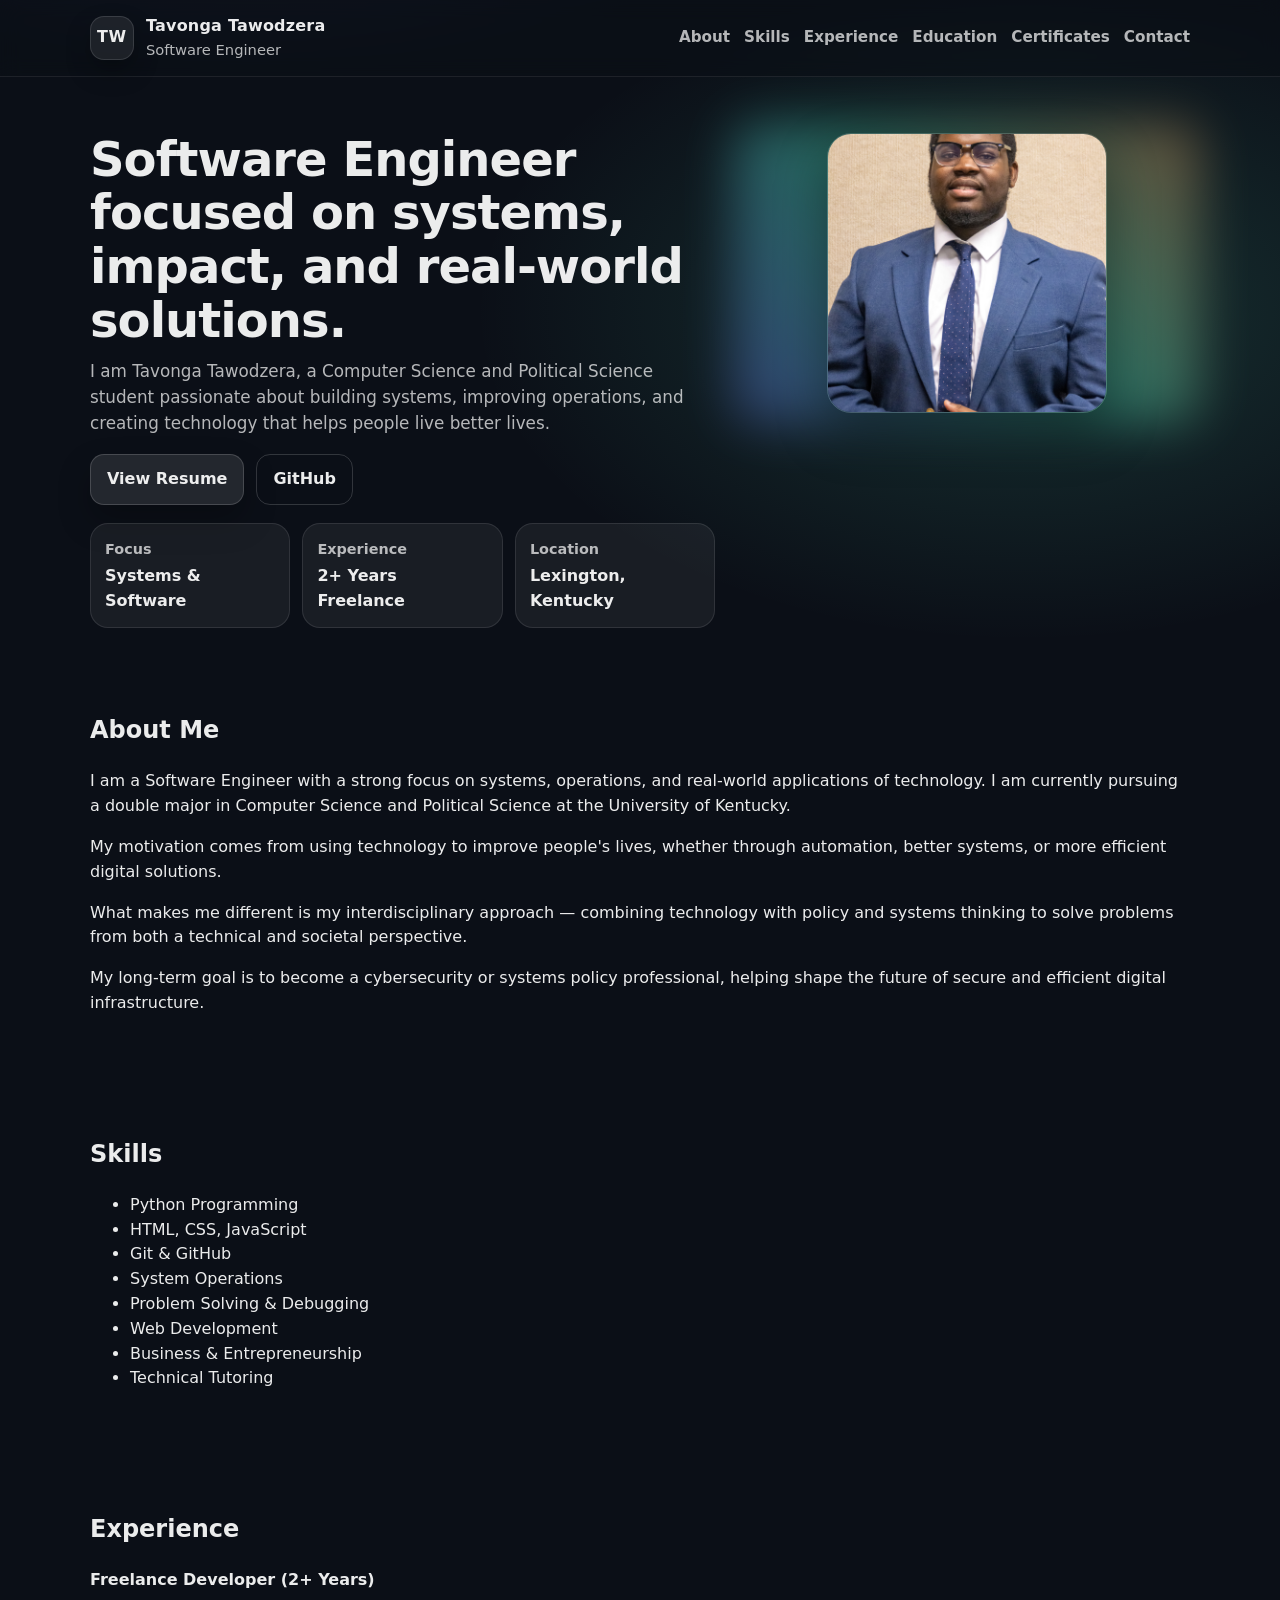
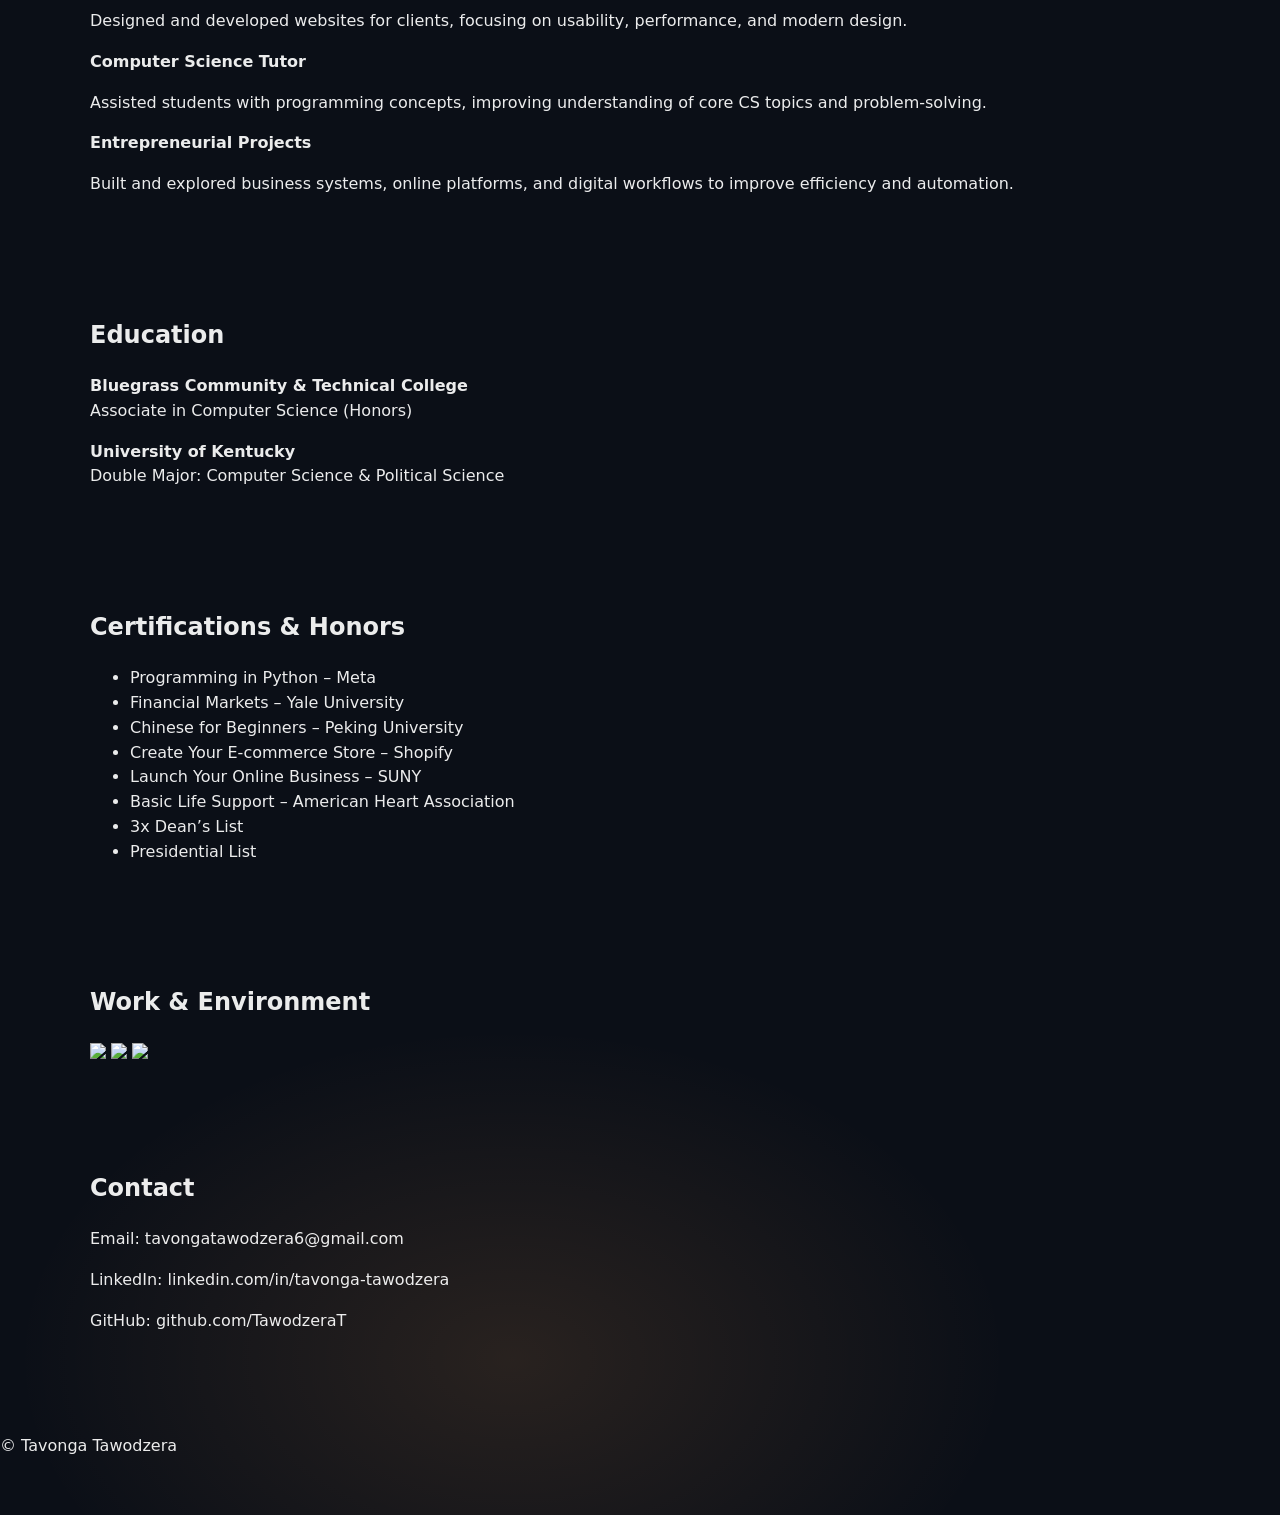
==== commit a3c24daa: "Revise portfolio content and update role to Software Engineer Updated portfolio details, changing th" ====
--- a/index.html
+++ b/index.html
@@ -1,309 +1,206 @@
 <!doctype html>
 <html lang="en">
 <head>
-  <meta charset="utf-8" />
-  <meta name="viewport" content="width=device-width, initial-scale=1" />
-  <title>Tavonga Tawodzera | Portfolio</title>
-  <meta name="description" content="Tavonga Tawodzera — Computer Science student and developer building practical software and modern web experiences." />
-
-  <meta property="og:title" content="Tavonga Tawodzera | Portfolio" />
-  <meta property="og:description" content="Computer Science student and developer building practical software and modern web experiences." />
-  <meta property="og:type" content="website" />
-  <meta property="og:url" content="https://tawodzera.dev/" />
-  <meta property="og:image" content="https://tawodzera.dev/profile.jpg" />
-
-  <meta name="twitter:card" content="summary_large_image" />
-  <meta name="twitter:title" content="Tavonga Tawodzera | Portfolio" />
-  <meta name="twitter:description" content="Computer Science student and developer building practical software and modern web experiences." />
-  <meta name="twitter:image" content="https://tawodzera.dev/profile.jpg" />
-
-  <link rel="stylesheet" href="style.css" />
+<meta charset="utf-8" />
+<meta name="viewport" content="width=device-width, initial-scale=1" />
+<title>Tavonga Tawodzera | Software Engineer</title>
+
+<meta name="description" content="Tavonga Tawodzera — Software Engineer focused on systems, operations, and impactful technology solutions." />
+
+<link rel="stylesheet" href="style.css" />
 </head>
+
 <body>
-  <a class="skip" href="#main">Skip to content</a>
-
-  <header class="header">
-    <div class="container header__inner">
-      <div class="brand">
-        <div class="brand__mark">TW</div>
-        <div>
-          <p class="brand__name">Tavonga Tawodzera</p>
-          <p class="brand__role">Computer Science Student • Developer</p>
+
+<header class="header">
+  <div class="container header__inner">
+    <div class="brand">
+      <div class="brand__mark">TW</div>
+      <div>
+        <p class="brand__name">Tavonga Tawodzera</p>
+        <p class="brand__role">Software Engineer</p>
+      </div>
+    </div>
+
+    <nav class="nav">
+      <a href="#about">About</a>
+      <a href="#skills">Skills</a>
+      <a href="#experience">Experience</a>
+      <a href="#education">Education</a>
+      <a href="#certifications">Certificates</a>
+      <a href="#contact">Contact</a>
+    </nav>
+  </div>
+</header>
+
+<main>
+
+<section class="hero">
+  <div class="container hero__grid">
+
+    <div>
+      <h1 class="hero__title">
+        Software Engineer focused on systems, impact, and real-world solutions.
+      </h1>
+
+      <p class="hero__subtitle">
+        I am Tavonga Tawodzera, a Computer Science and Political Science student passionate about building systems,
+        improving operations, and creating technology that helps people live better lives.
+      </p>
+
+      <div class="hero__cta">
+        <a class="btn" href="resume.pdf" target="_blank">View Resume</a>
+        <a class="btn btn--ghost" href="https://github.com/TawodzeraT" target="_blank">GitHub</a>
+      </div>
+
+      <div class="stats">
+        <div class="stat">
+          <p class="stat__k">Focus</p>
+          <p class="stat__v">Systems & Software</p>
+        </div>
+        <div class="stat">
+          <p class="stat__k">Experience</p>
+          <p class="stat__v">2+ Years Freelance</p>
+        </div>
+        <div class="stat">
+          <p class="stat__k">Location</p>
+          <p class="stat__v">Lexington, Kentucky</p>
         </div>
       </div>
-
-      <nav class="nav" aria-label="Primary">
-        <a href="#projects">Projects</a>
-        <a href="#skills">Skills</a>
-        <a href="#about">About</a>
-        <a href="#gallery">Gallery</a>
-        <a class="btn btn--small" href="#contact">Contact</a>
-      </nav>
-    </div>
-  </header>
-
-  <main id="main">
-    <section class="hero">
-      <div class="container hero__grid">
-        <div class="hero__copy">
-          <p class="pill">Available for internships • Developer Portfolio</p>
-          <h1 class="hero__title">
-            I build practical software, clean interfaces, and professional digital experiences.
-          </h1>
-          <p class="hero__subtitle">
-            I’m Tavonga Tawodzera, a Computer Science student focused on software development,
-            problem-solving, and building projects that are useful, reliable, and visually polished.
-          </p>
-
-          <div class="hero__cta">
-            <a class="btn" href="#projects">View Projects</a>
-            <a class="btn btn--ghost" href="https://github.com/TawodzeraT" target="_blank" rel="noreferrer">GitHub</a>
-          </div>
-
-          <div class="stats">
-            <div class="stat">
-              <p class="stat__k">Focus</p>
-              <p class="stat__v">Software • Web • Problem Solving</p>
-            </div>
-            <div class="stat">
-              <p class="stat__k">Current Goal</p>
-              <p class="stat__v">Build a strong portfolio</p>
-            </div>
-            <div class="stat">
-              <p class="stat__k">Location</p>
-              <p class="stat__v">Lexington, Kentucky</p>
-            </div>
-          </div>
-        </div>
-
-        <div class="hero__right">
-          <div class="hero-image">
-            <img src="profile.jpg" alt="Tavonga Tawodzera portrait" />
-          </div>
-
-          <div class="card">
-            <h2 class="card__title">Quick Links</h2>
-            <div class="card__links">
-              <a class="link" href="https://github.com/TawodzeraT" target="_blank" rel="noreferrer">
-                <span>GitHub</span>
-                <span class="muted">TawodzeraT</span>
-              </a>
-              <a class="link" href="#projects">
-                <span>Projects</span>
-                <span class="muted">Featured work</span>
-              </a>
-              <a class="link" href="#skills">
-                <span>Skills</span>
-                <span class="muted">Tools & strengths</span>
-              </a>
-              <a class="link" href="#contact">
-                <span>Contact</span>
-                <span class="muted">Connect with me</span>
-              </a>
-            </div>
-          </div>
-        </div>
-      </div>
-    </section>
-
-    <section id="projects" class="section">
-      <div class="container">
-        <div class="section__head">
-          <h2>Projects</h2>
-          <p class="muted">Selected work and projects I am building and improving.</p>
-        </div>
-
-        <div class="grid">
-          <article class="project">
-            <div class="project__top">
-              <h3>Personal Portfolio Website</h3>
-              <p class="muted">GitHub Pages • Custom Domain • HTTPS</p>
-            </div>
-            <p>
-              My personal developer website built and deployed using GitHub Pages, with custom domain setup,
-              DNS configuration, HTTPS, and responsive design.
-            </p>
-            <div class="tags">
-              <span class="tag">HTML</span>
-              <span class="tag">CSS</span>
-              <span class="tag">GitHub Pages</span>
-              <span class="tag">DNS</span>
-            </div>
-            <div class="project__actions">
-              <a class="btn btn--ghost btn--small" href="https://tawodzera.dev" target="_blank" rel="noreferrer">Live Site</a>
-              <a class="btn btn--ghost btn--small" href="https://github.com/TawodzeraT/tawodzera.dev" target="_blank" rel="noreferrer">Source Code</a>
-            </div>
-          </article>
-
-          <article class="project">
-            <div class="project__top">
-              <h3>Python Practice Projects</h3>
-              <p class="muted">Programming logic • OOP • Problem solving</p>
-            </div>
-            <p>
-              A collection of Python exercises and projects focused on building strong programming fundamentals,
-              debugging skills, and practical software logic.
-            </p>
-            <div class="tags">
-              <span class="tag">Python</span>
-              <span class="tag">OOP</span>
-              <span class="tag">Algorithms</span>
-            </div>
-            <div class="project__actions">
-              <a class="btn btn--ghost btn--small" href="https://github.com/TawodzeraT" target="_blank" rel="noreferrer">View GitHub</a>
-            </div>
-          </article>
-
-          <article class="project">
-            <div class="project__top">
-              <h3>Business & Workflow Projects</h3>
-              <p class="muted">Systems thinking • Digital workflow</p>
-            </div>
-            <p>
-              Exploring ways to improve business workflows, online presence, and digital systems using practical
-              web tools and better organization.
-            </p>
-            <div class="tags">
-              <span class="tag">Web</span>
-              <span class="tag">Optimization</span>
-              <span class="tag">Business</span>
-            </div>
-            <div class="project__actions">
-              <a class="btn btn--ghost btn--small" href="#contact">Ask Me About It</a>
-            </div>
-          </article>
-        </div>
-      </div>
-    </section>
-
-    <section id="skills" class="section section--alt">
-      <div class="container">
-        <div class="section__head">
-          <h2>Skills</h2>
-          <p class="muted">Core strengths I am developing as a Computer Science student.</p>
-        </div>
-
-        <div class="grid">
-          <div class="skillcard">
-            <h3>Programming</h3>
-            <ul>
-              <li>Python fundamentals</li>
-              <li>Object-oriented programming</li>
-              <li>Debugging and problem-solving</li>
-              <li>Basic JavaScript</li>
-            </ul>
-          </div>
-
-          <div class="skillcard">
-            <h3>Web Development</h3>
-            <ul>
-              <li>HTML and CSS</li>
-              <li>Responsive design</li>
-              <li>GitHub Pages deployment</li>
-              <li>DNS and HTTPS setup</li>
-            </ul>
-          </div>
-
-          <div class="skillcard">
-            <h3>Professional Skills</h3>
-            <ul>
-              <li>Communication</li>
-              <li>Documentation</li>
-              <li>Time management</li>
-              <li>Continuous learning mindset</li>
-            </ul>
-          </div>
-        </div>
-      </div>
-    </section>
-
-    <section id="about" class="section">
-      <div class="container">
-        <div class="section__head">
-          <h2>About Me</h2>
-          <p class="muted">A short introduction to who I am and what I am building toward.</p>
-        </div>
-
-        <div class="about">
-          <p>
-            I am a Computer Science student who enjoys building practical projects, learning new technologies,
-            and improving my skills through hands-on work.
-          </p>
-          <p>
-            My interests include software development, web development, and creating digital solutions that
-            combine clean design with strong functionality.
-          </p>
-          <p>
-            I am currently focused on growing my portfolio, gaining internship experience, and building a
-            strong professional foundation in tech.
-          </p>
-        </div>
-      </div>
-    </section>
-
-    <section id="gallery" class="section section--alt">
-      <div class="container">
-        <div class="section__head">
-          <h2>Gallery</h2>
-          <p class="muted">A few photos that personalize the portfolio.</p>
-        </div>
-
-        <div class="gallery-grid">
-          <img src="profile.jpg" alt="Tavonga portrait 1" />
-          <img src="tavonga1.jpg" alt="Tavonga portrait 2" />
-          <img src="tavonga2.jpg" alt="Tavonga portrait 3" />
-        </div>
-      </div>
-    </section>
-
-    <section id="contact" class="section">
-      <div class="container">
-        <div class="section__head">
-          <h2>Contact</h2>
-          <p class="muted">Ways to connect with me and view more of my work.</p>
-        </div>
-
-        <div class="contact">
-          <div class="contact__box">
-            <h3>Connect</h3>
-            <ul class="contact__list">
-              <li>
-                <span class="muted">GitHub:</span>
-                <a href="https://github.com/TawodzeraT" target="_blank" rel="noreferrer">github.com/TawodzeraT</a>
-              </li>
-              <li>
-                <span class="muted">LinkedIn:</span>
-                <span>Add your LinkedIn here</span>
-              </li>
-              <li>
-                <span class="muted">Email:</span>
-                <span>Add your email here</span>
-              </li>
-            </ul>
-          </div>
-
-          <div class="contact__box">
-            <h3>Resume</h3>
-            <p class="muted">
-              Upload a PDF named <strong>resume.pdf</strong> to your repository, then link it here.
-            </p>
-            <pre class="code"><code>&lt;a href="resume.pdf" target="_blank"&gt;Download Resume&lt;/a&gt;</code></pre>
-          </div>
-        </div>
-      </div>
-    </section>
-  </main>
-
-  <footer class="footer">
-    <div class="container footer__inner">
-      <p class="muted small">© <span id="year"></span> Tavonga Tawodzera. Built with GitHub Pages.</p>
-      <a class="muted small" href="#main">Back to top</a>
-    </div>
-  </footer>
-
-  <script>
-    document.getElementById("year").textContent = new Date().getFullYear();
-  </script>
+    </div>
+
+    <!-- IMAGE FIXED HERE -->
+    <div class="hero-image">
+      <img src="profile.jpg" alt="Tavonga Tawodzera">
+    </div>
+
+  </div>
+</section>
+
+<section id="about" class="section">
+  <div class="container">
+    <h2>About Me</h2>
+
+    <p>
+      I am a Software Engineer with a strong focus on systems, operations, and real-world applications of technology.
+      I am currently pursuing a double major in Computer Science and Political Science at the University of Kentucky.
+    </p>
+
+    <p>
+      My motivation comes from using technology to improve people's lives, whether through automation,
+      better systems, or more efficient digital solutions.
+    </p>
+
+    <p>
+      What makes me different is my interdisciplinary approach — combining technology with policy and systems thinking
+      to solve problems from both a technical and societal perspective.
+    </p>
+
+    <p>
+      My long-term goal is to become a cybersecurity or systems policy professional, helping shape the future
+      of secure and efficient digital infrastructure.
+    </p>
+  </div>
+</section>
+
+<section id="skills" class="section">
+  <div class="container">
+    <h2>Skills</h2>
+
+    <ul>
+      <li>Python Programming</li>
+      <li>HTML, CSS, JavaScript</li>
+      <li>Git & GitHub</li>
+      <li>System Operations</li>
+      <li>Problem Solving & Debugging</li>
+      <li>Web Development</li>
+      <li>Business & Entrepreneurship</li>
+      <li>Technical Tutoring</li>
+    </ul>
+  </div>
+</section>
+
+<section id="experience" class="section">
+  <div class="container">
+    <h2>Experience</h2>
+
+    <p><strong>Freelance Developer (2+ Years)</strong></p>
+    <p>
+      Designed and developed websites for clients, focusing on usability, performance, and modern design.
+    </p>
+
+    <p><strong>Computer Science Tutor</strong></p>
+    <p>
+      Assisted students with programming concepts, improving understanding of core CS topics and problem-solving.
+    </p>
+
+    <p><strong>Entrepreneurial Projects</strong></p>
+    <p>
+      Built and explored business systems, online platforms, and digital workflows to improve efficiency and automation.
+    </p>
+  </div>
+</section>
+
+<section id="education" class="section">
+  <div class="container">
+    <h2>Education</h2>
+
+    <p>
+      <strong>Bluegrass Community & Technical College</strong><br>
+      Associate in Computer Science (Honors)
+    </p>
+
+    <p>
+      <strong>University of Kentucky</strong><br>
+      Double Major: Computer Science & Political Science
+    </p>
+  </div>
+</section>
+
+<section id="certifications" class="section">
+  <div class="container">
+    <h2>Certifications & Honors</h2>
+
+    <ul>
+      <li>Programming in Python – Meta</li>
+      <li>Financial Markets – Yale University</li>
+      <li>Chinese for Beginners – Peking University</li>
+      <li>Create Your E-commerce Store – Shopify</li>
+      <li>Launch Your Online Business – SUNY</li>
+      <li>Basic Life Support – American Heart Association</li>
+      <li>3x Dean’s List</li>
+      <li>Presidential List</li>
+    </ul>
+  </div>
+</section>
+
+<section class="section">
+  <div class="container">
+    <h2>Work & Environment</h2>
+
+    <div class="gallery">
+      <img src="gallery1.jpg">
+      <img src="gallery2.jpg">
+      <img src="gallery3.jpg">
+    </div>
+  </div>
+</section>
+
+<section id="contact" class="section">
+  <div class="container">
+    <h2>Contact</h2>
+
+    <p>Email: tavongatawodzera6@gmail.com</p>
+    <p>LinkedIn: linkedin.com/in/tavonga-tawodzera</p>
+    <p>GitHub: github.com/TawodzeraT</p>
+  </div>
+</section>
+
+</main>
+
+<footer class="footer">
+  <p>© Tavonga Tawodzera</p>
+</footer>
+
 </body>
 </html>
-
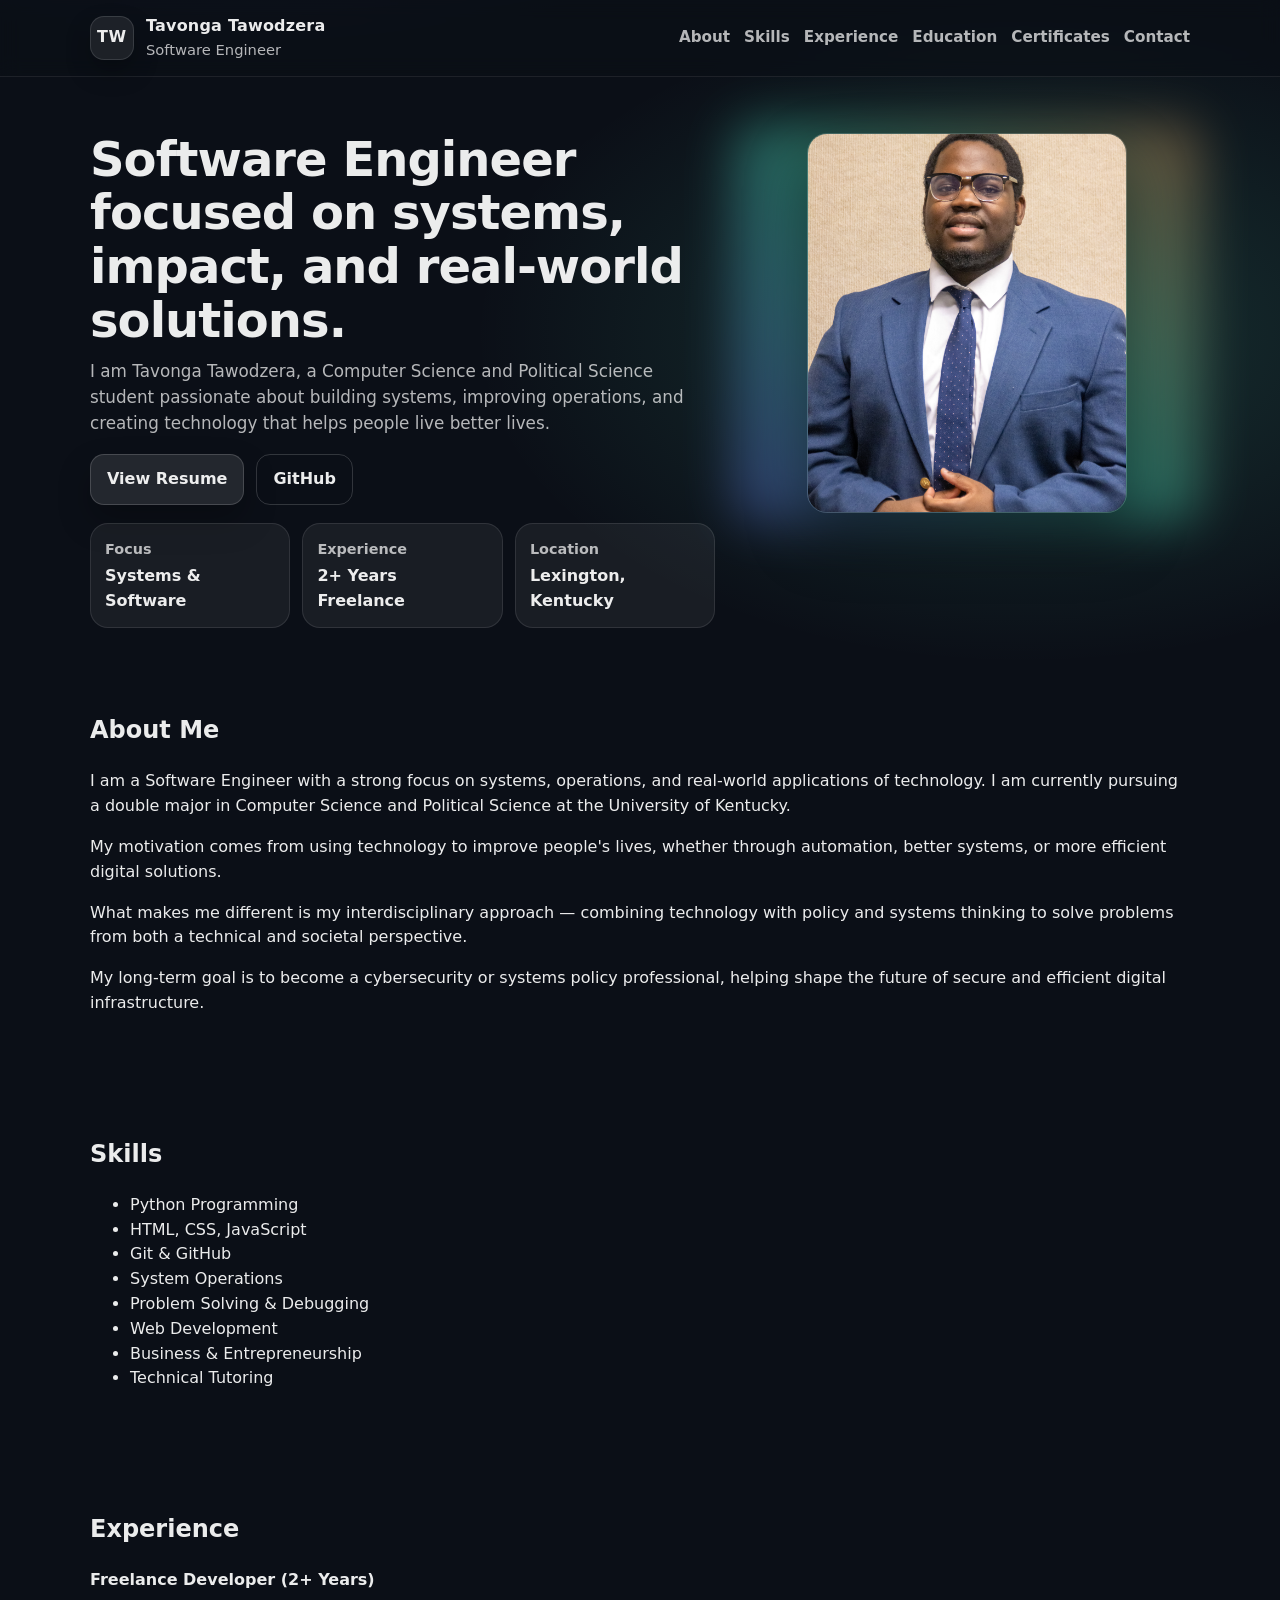
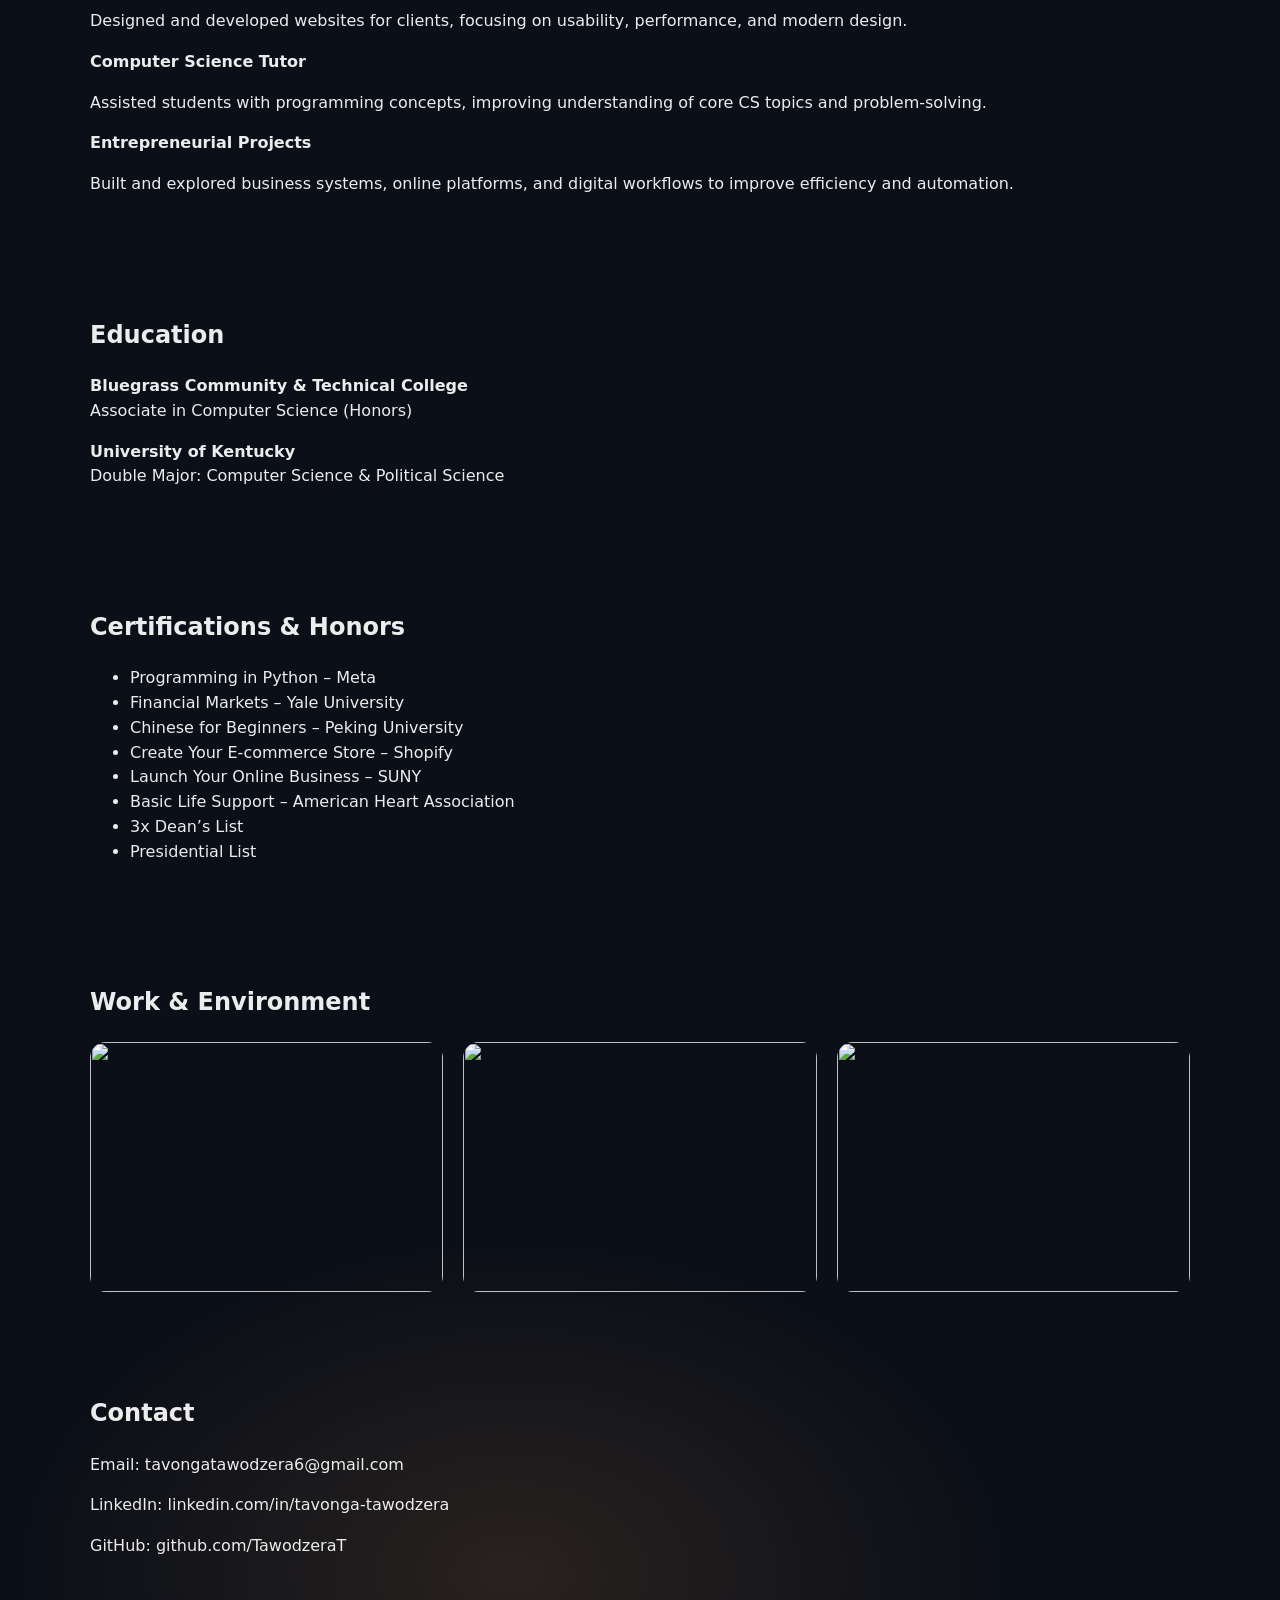
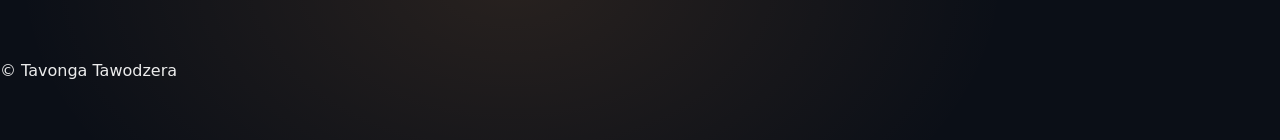
==== commit a2d7cd25: "Enhance index.html with metadata and structured data Added metadata for author, Open Graph, and stru" ====
--- a/index.html
+++ b/index.html
@@ -1,7 +1,26 @@
 <!doctype html>
 <html lang="en">
 <head>
-<meta charset="utf-8" />
+ <meta name="author" content="Tavonga Tawodzera" />
+
+<meta property="og:title" content="Tavonga Tawodzera | Software Engineer" />
+<meta property="og:description" content="Computer Science and Political Science student building systems and real-world software solutions." />
+<meta property="og:url" content="https://tawodzera.dev" />
+<meta property="og:type" content="website" />
+<meta property="og:image" content="https://tawodzera.dev/profile.jpg" /> 
+<script type="application/ld+json">
+{
+  "@context": "https://schema.org",
+  "@type": "Person",
+  "name": "Tavonga Tawodzera",
+  "url": "https://tawodzera.dev",
+  "sameAs": [
+    "https://github.com/TawodzeraT",
+    "https://linkedin.com/in/tavonga-tawodzera"
+  ]
+}
+</script>
+  <meta charset="utf-8" />
 <meta name="viewport" content="width=device-width, initial-scale=1" />
 <title>Tavonga Tawodzera | Software Engineer</title>
 
--- a/style.css
+++ b/style.css
@@ -508,3 +508,31 @@
   border-top: 1px solid rgba(255,255,255,.08);
   padding-top: 18px;
 }
+
+.hero-image {
+  display:flex;
+  justify-content:center;
+  align-items:center;
+}
+
+.hero-image img {
+  width:100%;
+  max-width:320px;
+  height:380px;
+  object-fit:cover;
+  border-radius:20px;
+  box-shadow:0 25px 60px rgba(0,0,0,0.4);
+}
+
+.gallery {
+  display:grid;
+  grid-template-columns:repeat(auto-fit,minmax(220px,1fr));
+  gap:20px;
+}
+
+.gallery img {
+  width:100%;
+  height:250px;
+  object-fit:cover;
+  border-radius:16px;
+}
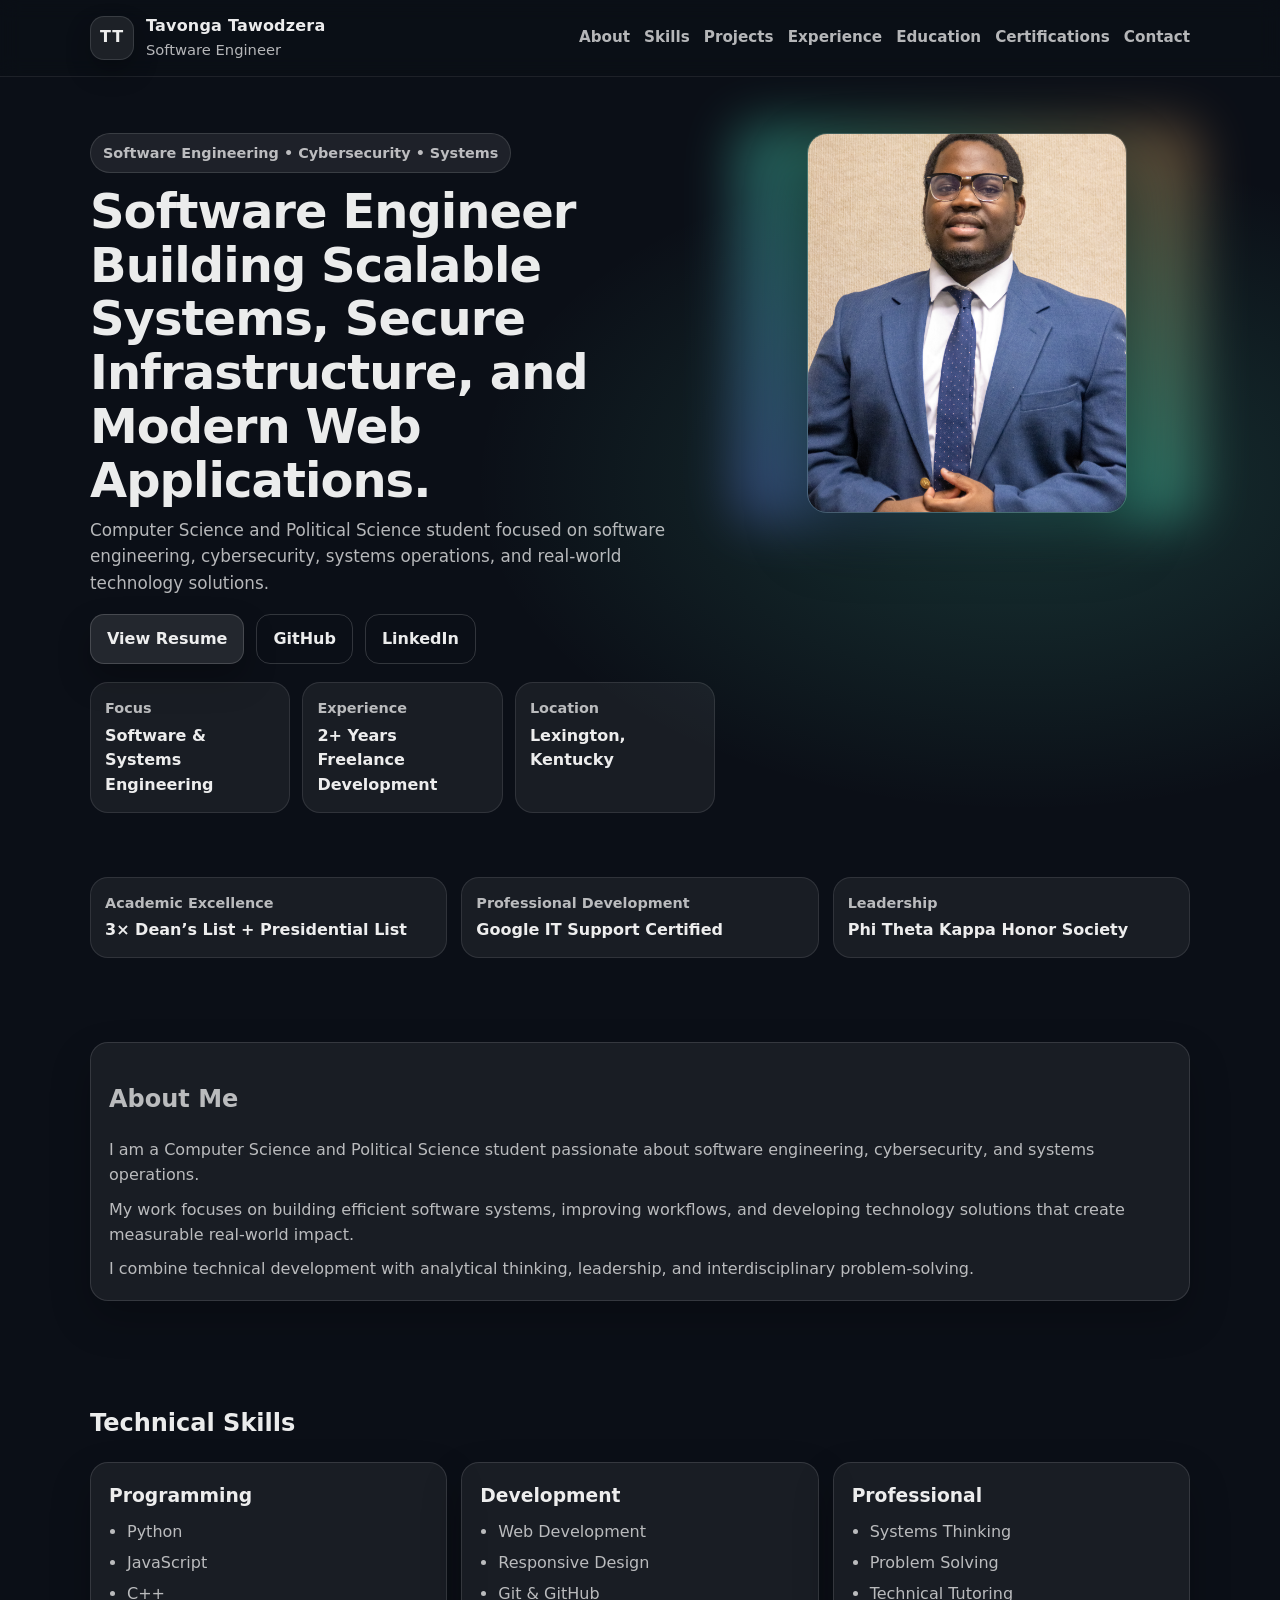
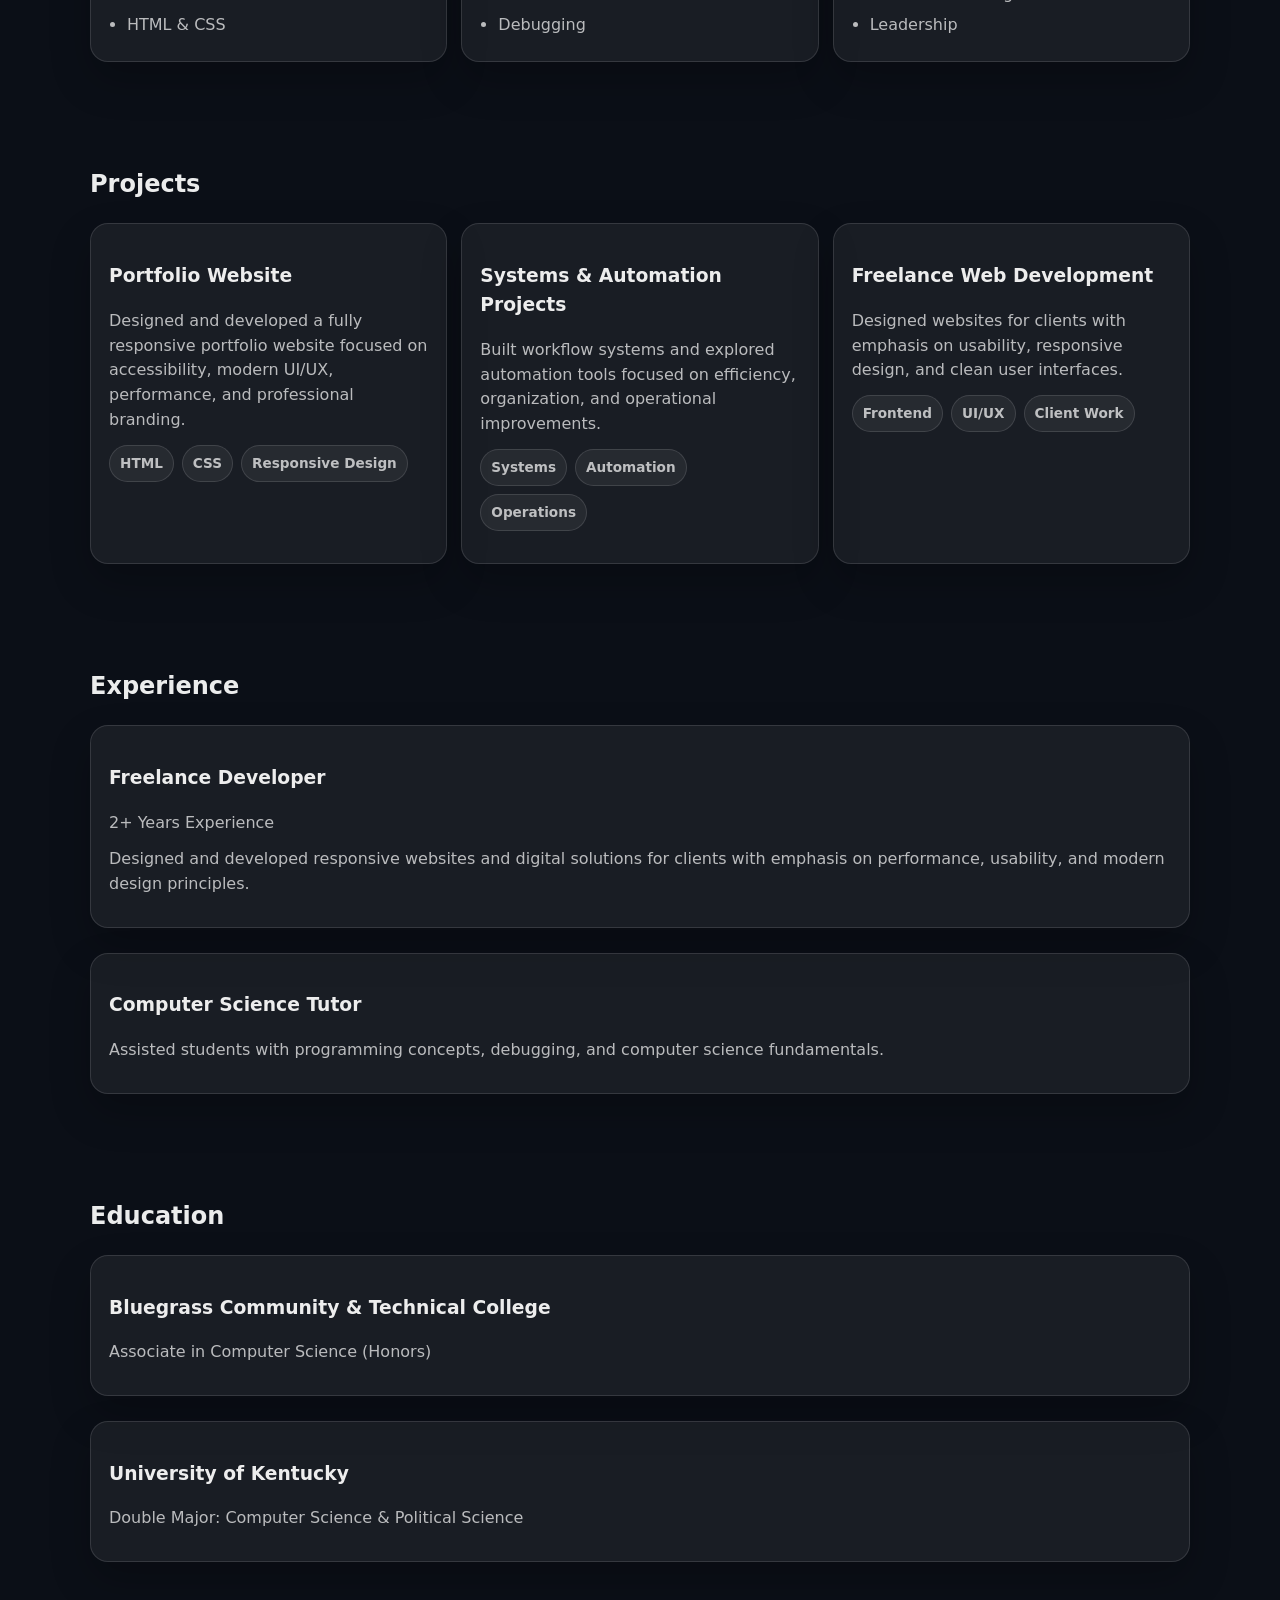
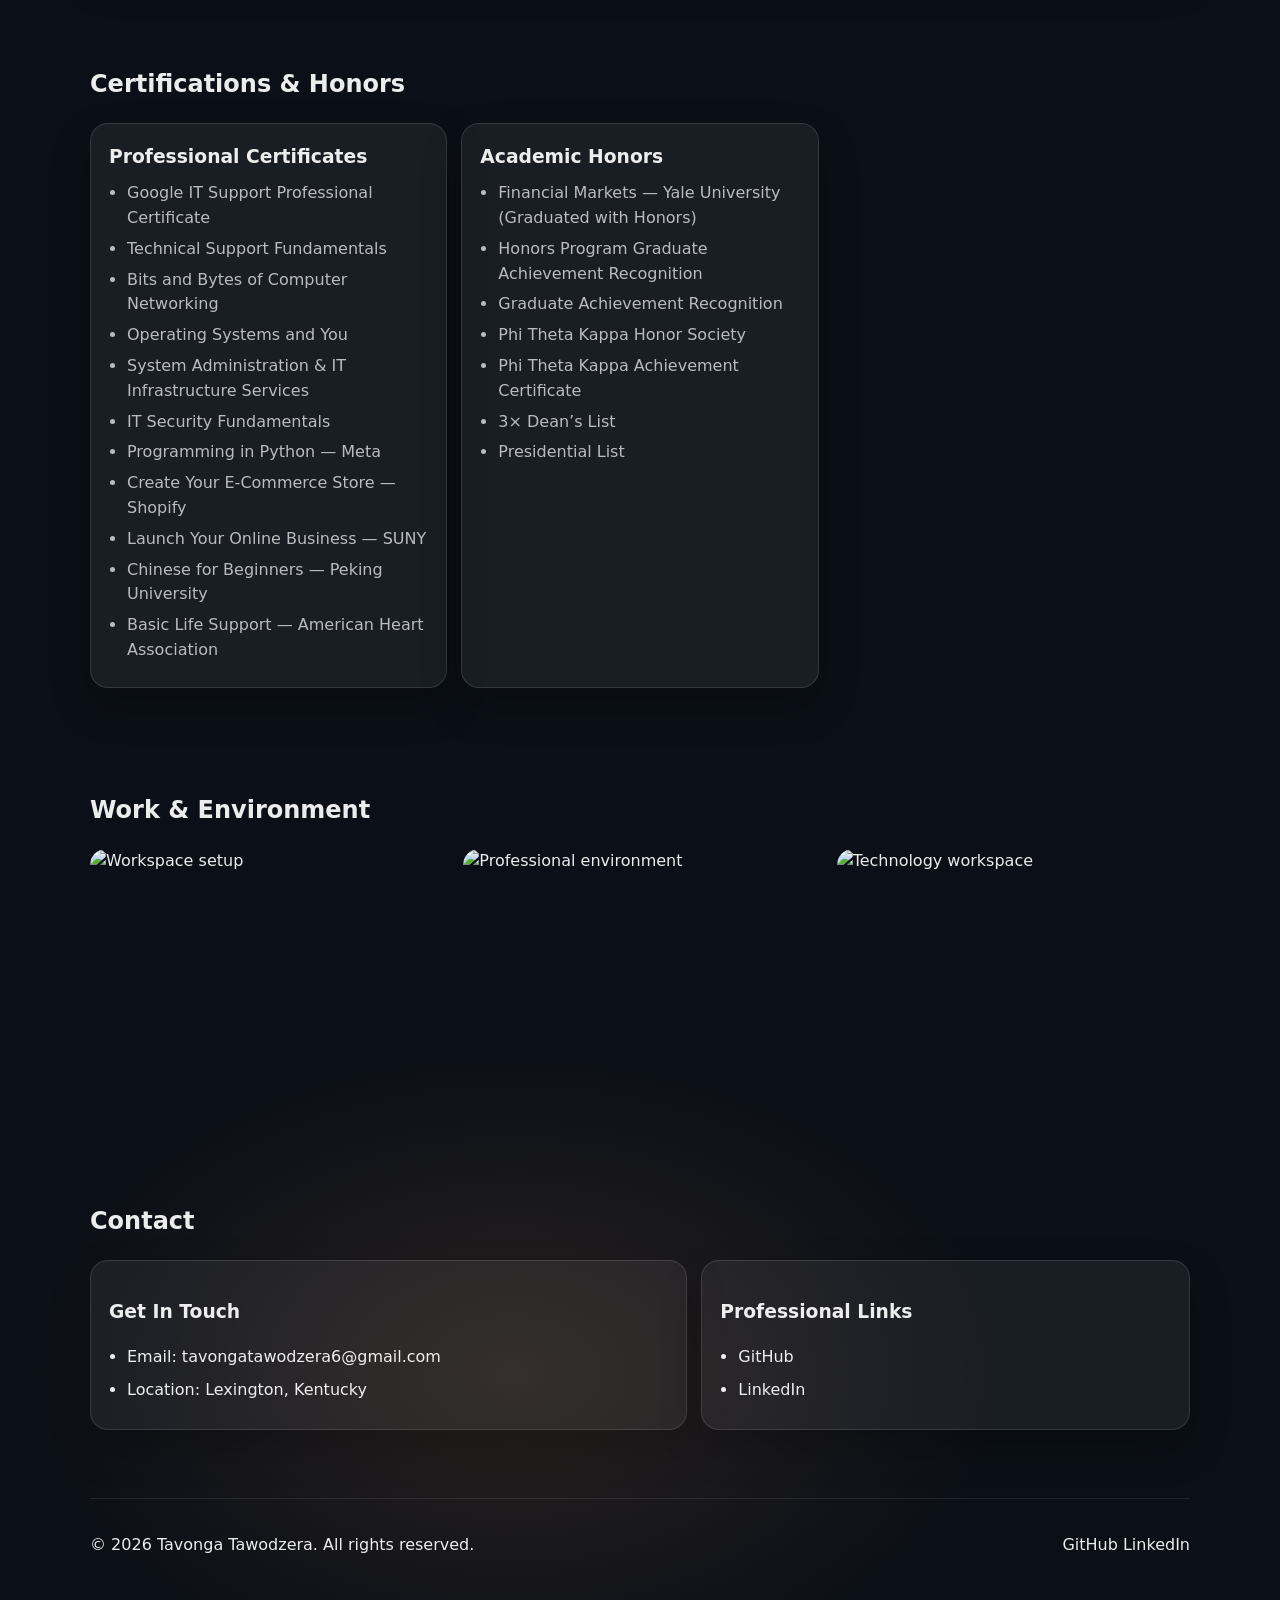
==== commit b2808619: "Refactor index.html for improved SEO and clarity Updated meta tags, improved content clarity, and en" ====
--- a/index.html
+++ b/index.html
@@ -1,40 +1,44 @@
-<!doctype html>
+<!DOCTYPE html>
 <html lang="en">
 <head>
- <meta name="author" content="Tavonga Tawodzera" />
-
-<meta property="og:title" content="Tavonga Tawodzera | Software Engineer" />
-<meta property="og:description" content="Computer Science and Political Science student building systems and real-world software solutions." />
-<meta property="og:url" content="https://tawodzera.dev" />
-<meta property="og:type" content="website" />
-<meta property="og:image" content="https://tawodzera.dev/profile.jpg" /> 
-<script type="application/ld+json">
-{
-  "@context": "https://schema.org",
-  "@type": "Person",
-  "name": "Tavonga Tawodzera",
-  "url": "https://tawodzera.dev",
-  "sameAs": [
-    "https://github.com/TawodzeraT",
-    "https://linkedin.com/in/tavonga-tawodzera"
-  ]
-}
-</script>
-  <meta charset="utf-8" />
-<meta name="viewport" content="width=device-width, initial-scale=1" />
-<title>Tavonga Tawodzera | Software Engineer</title>
-
-<meta name="description" content="Tavonga Tawodzera — Software Engineer focused on systems, operations, and impactful technology solutions." />
-
-<link rel="stylesheet" href="style.css" />
+  <meta charset="UTF-8" />
+  <meta name="viewport" content="width=device-width, initial-scale=1.0" />
+
+  <title>Tavonga Tawodzera | Software Engineer</title>
+
+  <meta
+    name="description"
+    content="Tavonga Tawodzera — Software Engineer focused on scalable systems, cybersecurity, and modern web applications."
+  />
+
+  <meta
+    name="keywords"
+    content="Tavonga Tawodzera, Software Engineer, Computer Science, Cybersecurity, Web Developer, University of Kentucky"
+  />
+
+  <meta name="author" content="Tavonga Tawodzera" />
+  <meta name="robots" content="index, follow" />
+
+  <meta property="og:title" content="Tavonga Tawodzera | Software Engineer" />
+  <meta
+    property="og:description"
+    content="Computer Science and Political Science student building scalable systems and modern software solutions."
+  />
+  <meta property="og:url" content="https://tawodzera.dev" />
+  <meta property="og:type" content="website" />
+  <meta property="og:image" content="https://tawodzera.dev/profile.jpg" />
+
+  <link rel="stylesheet" href="style.css" />
 </head>
 
 <body>
 
 <header class="header">
   <div class="container header__inner">
+
     <div class="brand">
-      <div class="brand__mark">TW</div>
+      <div class="brand__mark">TT</div>
+
       <div>
         <p class="brand__name">Tavonga Tawodzera</p>
         <p class="brand__role">Software Engineer</p>
@@ -44,11 +48,13 @@
     <nav class="nav">
       <a href="#about">About</a>
       <a href="#skills">Skills</a>
+      <a href="#projects">Projects</a>
       <a href="#experience">Experience</a>
       <a href="#education">Education</a>
-      <a href="#certifications">Certificates</a>
+      <a href="#certifications">Certifications</a>
       <a href="#contact">Contact</a>
     </nav>
+
   </div>
 </header>
 
@@ -58,167 +64,404 @@
   <div class="container hero__grid">
 
     <div>
+
+      <div class="pill">
+        Software Engineering • Cybersecurity • Systems
+      </div>
+
       <h1 class="hero__title">
-        Software Engineer focused on systems, impact, and real-world solutions.
+        Software Engineer Building Scalable Systems,
+        Secure Infrastructure, and Modern Web Applications.
       </h1>
 
       <p class="hero__subtitle">
-        I am Tavonga Tawodzera, a Computer Science and Political Science student passionate about building systems,
-        improving operations, and creating technology that helps people live better lives.
+        Computer Science and Political Science student focused on
+        software engineering, cybersecurity, systems operations,
+        and real-world technology solutions.
       </p>
 
       <div class="hero__cta">
         <a class="btn" href="resume.pdf" target="_blank">View Resume</a>
-        <a class="btn btn--ghost" href="https://github.com/TawodzeraT" target="_blank">GitHub</a>
+
+        <a class="btn btn--ghost"
+           href="https://github.com/TawodzeraT"
+           target="_blank">
+          GitHub
+        </a>
+
+        <a class="btn btn--ghost"
+           href="https://linkedin.com/in/tavonga-tawodzera"
+           target="_blank">
+          LinkedIn
+        </a>
       </div>
 
       <div class="stats">
+
         <div class="stat">
           <p class="stat__k">Focus</p>
-          <p class="stat__v">Systems & Software</p>
-        </div>
+          <p class="stat__v">Software & Systems Engineering</p>
+        </div>
+
         <div class="stat">
           <p class="stat__k">Experience</p>
-          <p class="stat__v">2+ Years Freelance</p>
-        </div>
+          <p class="stat__v">2+ Years Freelance Development</p>
+        </div>
+
         <div class="stat">
           <p class="stat__k">Location</p>
           <p class="stat__v">Lexington, Kentucky</p>
         </div>
-      </div>
-    </div>
-
-    <!-- IMAGE FIXED HERE -->
+
+      </div>
+
+    </div>
+
     <div class="hero-image">
-      <img src="profile.jpg" alt="Tavonga Tawodzera">
+      <img src="profile.jpg" alt="Tavonga Tawodzera Portrait">
+    </div>
+
+  </div>
+</section>
+
+<section class="section">
+  <div class="container">
+
+    <div class="grid">
+
+      <div class="stat">
+        <p class="stat__k">Academic Excellence</p>
+        <p class="stat__v">3× Dean’s List + Presidential List</p>
+      </div>
+
+      <div class="stat">
+        <p class="stat__k">Professional Development</p>
+        <p class="stat__v">Google IT Support Certified</p>
+      </div>
+
+      <div class="stat">
+        <p class="stat__k">Leadership</p>
+        <p class="stat__v">Phi Theta Kappa Honor Society</p>
+      </div>
+
     </div>
 
   </div>
 </section>
 
 <section id="about" class="section">
-  <div class="container">
+  <div class="container about">
+
     <h2>About Me</h2>
 
     <p>
-      I am a Software Engineer with a strong focus on systems, operations, and real-world applications of technology.
-      I am currently pursuing a double major in Computer Science and Political Science at the University of Kentucky.
+      I am a Computer Science and Political Science student
+      passionate about software engineering, cybersecurity,
+      and systems operations.
     </p>
 
     <p>
-      My motivation comes from using technology to improve people's lives, whether through automation,
-      better systems, or more efficient digital solutions.
+      My work focuses on building efficient software systems,
+      improving workflows, and developing technology solutions
+      that create measurable real-world impact.
     </p>
 
     <p>
-      What makes me different is my interdisciplinary approach — combining technology with policy and systems thinking
-      to solve problems from both a technical and societal perspective.
+      I combine technical development with analytical thinking,
+      leadership, and interdisciplinary problem-solving.
     </p>
 
-    <p>
-      My long-term goal is to become a cybersecurity or systems policy professional, helping shape the future
-      of secure and efficient digital infrastructure.
-    </p>
   </div>
 </section>
 
 <section id="skills" class="section">
   <div class="container">
-    <h2>Skills</h2>
-
-    <ul>
-      <li>Python Programming</li>
-      <li>HTML, CSS, JavaScript</li>
-      <li>Git & GitHub</li>
-      <li>System Operations</li>
-      <li>Problem Solving & Debugging</li>
-      <li>Web Development</li>
-      <li>Business & Entrepreneurship</li>
-      <li>Technical Tutoring</li>
-    </ul>
+
+    <h2>Technical Skills</h2>
+
+    <div class="grid">
+
+      <div class="skillcard">
+        <h3>Programming</h3>
+
+        <ul>
+          <li>Python</li>
+          <li>JavaScript</li>
+          <li>C++</li>
+          <li>HTML & CSS</li>
+        </ul>
+      </div>
+
+      <div class="skillcard">
+        <h3>Development</h3>
+
+        <ul>
+          <li>Web Development</li>
+          <li>Responsive Design</li>
+          <li>Git & GitHub</li>
+          <li>Debugging</li>
+        </ul>
+      </div>
+
+      <div class="skillcard">
+        <h3>Professional</h3>
+
+        <ul>
+          <li>Systems Thinking</li>
+          <li>Problem Solving</li>
+          <li>Technical Tutoring</li>
+          <li>Leadership</li>
+        </ul>
+      </div>
+
+    </div>
+
+  </div>
+</section>
+
+<section id="projects" class="section">
+  <div class="container">
+
+    <h2>Projects</h2>
+
+    <div class="grid">
+
+      <div class="project">
+        <h3>Portfolio Website</h3>
+
+        <p>
+          Designed and developed a fully responsive portfolio website
+          focused on accessibility, modern UI/UX, performance,
+          and professional branding.
+        </p>
+
+        <div class="tags">
+          <span class="tag">HTML</span>
+          <span class="tag">CSS</span>
+          <span class="tag">Responsive Design</span>
+        </div>
+      </div>
+
+      <div class="project">
+        <h3>Systems & Automation Projects</h3>
+
+        <p>
+          Built workflow systems and explored automation tools
+          focused on efficiency, organization, and operational improvements.
+        </p>
+
+        <div class="tags">
+          <span class="tag">Systems</span>
+          <span class="tag">Automation</span>
+          <span class="tag">Operations</span>
+        </div>
+      </div>
+
+      <div class="project">
+        <h3>Freelance Web Development</h3>
+
+        <p>
+          Designed websites for clients with emphasis on
+          usability, responsive design, and clean user interfaces.
+        </p>
+
+        <div class="tags">
+          <span class="tag">Frontend</span>
+          <span class="tag">UI/UX</span>
+          <span class="tag">Client Work</span>
+        </div>
+      </div>
+
+    </div>
+
   </div>
 </section>
 
 <section id="experience" class="section">
   <div class="container">
+
     <h2>Experience</h2>
 
-    <p><strong>Freelance Developer (2+ Years)</strong></p>
-    <p>
-      Designed and developed websites for clients, focusing on usability, performance, and modern design.
-    </p>
-
-    <p><strong>Computer Science Tutor</strong></p>
-    <p>
-      Assisted students with programming concepts, improving understanding of core CS topics and problem-solving.
-    </p>
-
-    <p><strong>Entrepreneurial Projects</strong></p>
-    <p>
-      Built and explored business systems, online platforms, and digital workflows to improve efficiency and automation.
-    </p>
+    <div class="project">
+
+      <h3>Freelance Developer</h3>
+
+      <p class="muted">2+ Years Experience</p>
+
+      <p>
+        Designed and developed responsive websites and digital solutions
+        for clients with emphasis on performance, usability,
+        and modern design principles.
+      </p>
+
+    </div>
+
+    <br>
+
+    <div class="project">
+
+      <h3>Computer Science Tutor</h3>
+
+      <p>
+        Assisted students with programming concepts,
+        debugging, and computer science fundamentals.
+      </p>
+
+    </div>
+
   </div>
 </section>
 
 <section id="education" class="section">
   <div class="container">
+
     <h2>Education</h2>
 
-    <p>
-      <strong>Bluegrass Community & Technical College</strong><br>
-      Associate in Computer Science (Honors)
-    </p>
-
-    <p>
-      <strong>University of Kentucky</strong><br>
-      Double Major: Computer Science & Political Science
-    </p>
+    <div class="project">
+
+      <h3>Bluegrass Community & Technical College</h3>
+
+      <p>
+        Associate in Computer Science (Honors)
+      </p>
+
+    </div>
+
+    <br>
+
+    <div class="project">
+
+      <h3>University of Kentucky</h3>
+
+      <p>
+        Double Major: Computer Science & Political Science
+      </p>
+
+    </div>
+
   </div>
 </section>
 
 <section id="certifications" class="section">
   <div class="container">
+
     <h2>Certifications & Honors</h2>
 
-    <ul>
-      <li>Programming in Python – Meta</li>
-      <li>Financial Markets – Yale University</li>
-      <li>Chinese for Beginners – Peking University</li>
-      <li>Create Your E-commerce Store – Shopify</li>
-      <li>Launch Your Online Business – SUNY</li>
-      <li>Basic Life Support – American Heart Association</li>
-      <li>3x Dean’s List</li>
-      <li>Presidential List</li>
-    </ul>
+    <div class="grid">
+
+      <div class="skillcard">
+
+        <h3>Professional Certificates</h3>
+
+        <ul>
+          <li>Google IT Support Professional Certificate</li>
+          <li>Technical Support Fundamentals</li>
+          <li>Bits and Bytes of Computer Networking</li>
+          <li>Operating Systems and You</li>
+          <li>System Administration & IT Infrastructure Services</li>
+          <li>IT Security Fundamentals</li>
+          <li>Programming in Python — Meta</li>
+          <li>Create Your E-Commerce Store — Shopify</li>
+          <li>Launch Your Online Business — SUNY</li>
+          <li>Chinese for Beginners — Peking University</li>
+          <li>Basic Life Support — American Heart Association</li>
+        </ul>
+
+      </div>
+
+      <div class="skillcard">
+
+        <h3>Academic Honors</h3>
+
+        <ul>
+          <li>Financial Markets — Yale University (Graduated with Honors)</li>
+          <li>Honors Program Graduate Achievement Recognition</li>
+          <li>Graduate Achievement Recognition</li>
+          <li>Phi Theta Kappa Honor Society</li>
+          <li>Phi Theta Kappa Achievement Certificate</li>
+          <li>3× Dean’s List</li>
+          <li>Presidential List</li>
+        </ul>
+
+      </div>
+
+    </div>
+
   </div>
 </section>
 
 <section class="section">
   <div class="container">
+
     <h2>Work & Environment</h2>
 
     <div class="gallery">
-      <img src="gallery1.jpg">
-      <img src="gallery2.jpg">
-      <img src="gallery3.jpg">
-    </div>
+
+      <img src="gallery1.jpg" alt="Workspace setup">
+      <img src="gallery2.jpg" alt="Professional environment">
+      <img src="gallery3.jpg" alt="Technology workspace">
+
+    </div>
+
   </div>
 </section>
 
 <section id="contact" class="section">
   <div class="container">
+
     <h2>Contact</h2>
 
-    <p>Email: tavongatawodzera6@gmail.com</p>
-    <p>LinkedIn: linkedin.com/in/tavonga-tawodzera</p>
-    <p>GitHub: github.com/TawodzeraT</p>
+    <div class="contact">
+
+      <div class="contact__box">
+
+        <h3>Get In Touch</h3>
+
+        <ul class="contact__list">
+          <li>Email: tavongatawodzera6@gmail.com</li>
+          <li>Location: Lexington, Kentucky</li>
+        </ul>
+
+      </div>
+
+      <div class="contact__box">
+
+        <h3>Professional Links</h3>
+
+        <ul class="contact__list">
+          <li>
+            <a href="https://github.com/TawodzeraT" target="_blank">
+              GitHub
+            </a>
+          </li>
+
+          <li>
+            <a href="https://linkedin.com/in/tavonga-tawodzera" target="_blank">
+              LinkedIn
+            </a>
+          </li>
+        </ul>
+
+      </div>
+
+    </div>
+
   </div>
 </section>
 
 </main>
 
 <footer class="footer">
-  <p>© Tavonga Tawodzera</p>
+  <div class="container footer__inner">
+
+    <p>© 2026 Tavonga Tawodzera. All rights reserved.</p>
+
+    <div class="footer__links">
+      <a href="https://github.com/TawodzeraT">GitHub</a>
+      <a href="https://linkedin.com/in/tavonga-tawodzera">LinkedIn</a>
+    </div>
+
+  </div>
 </footer>
 
 </body>
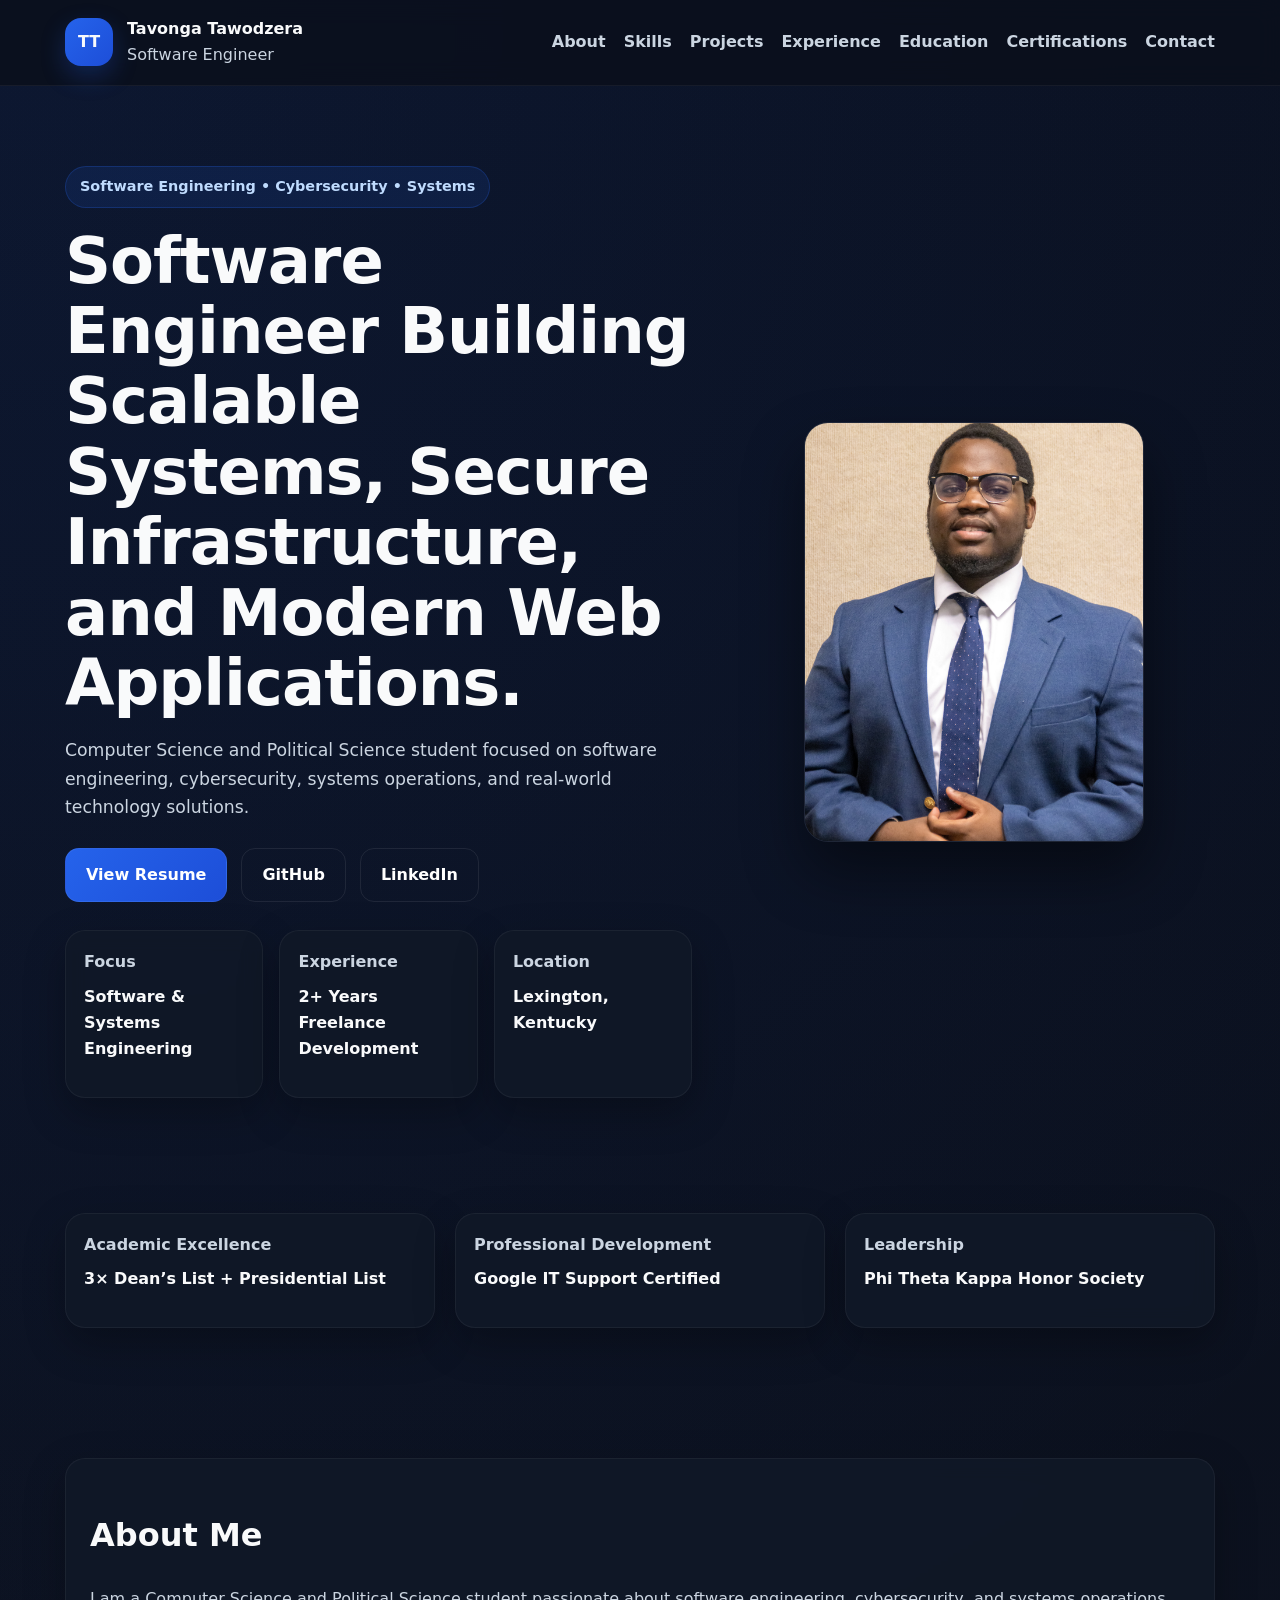
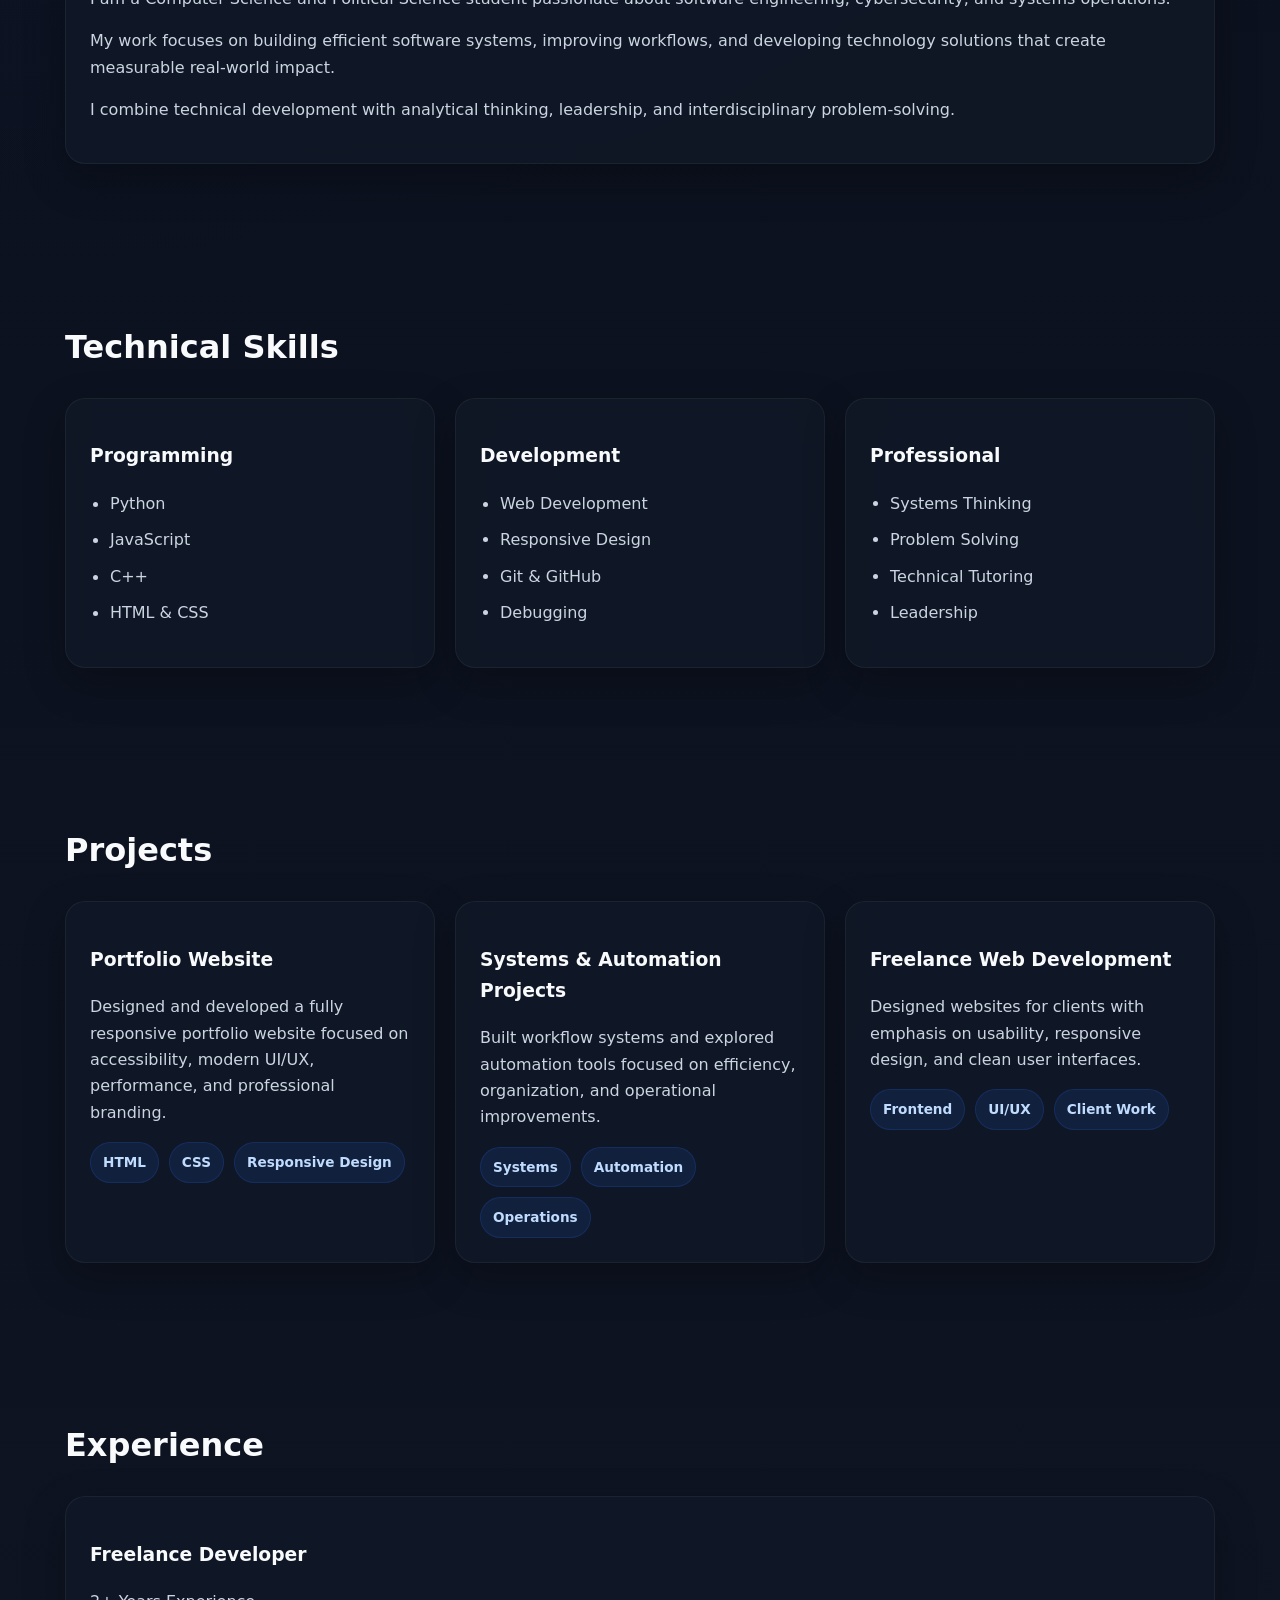
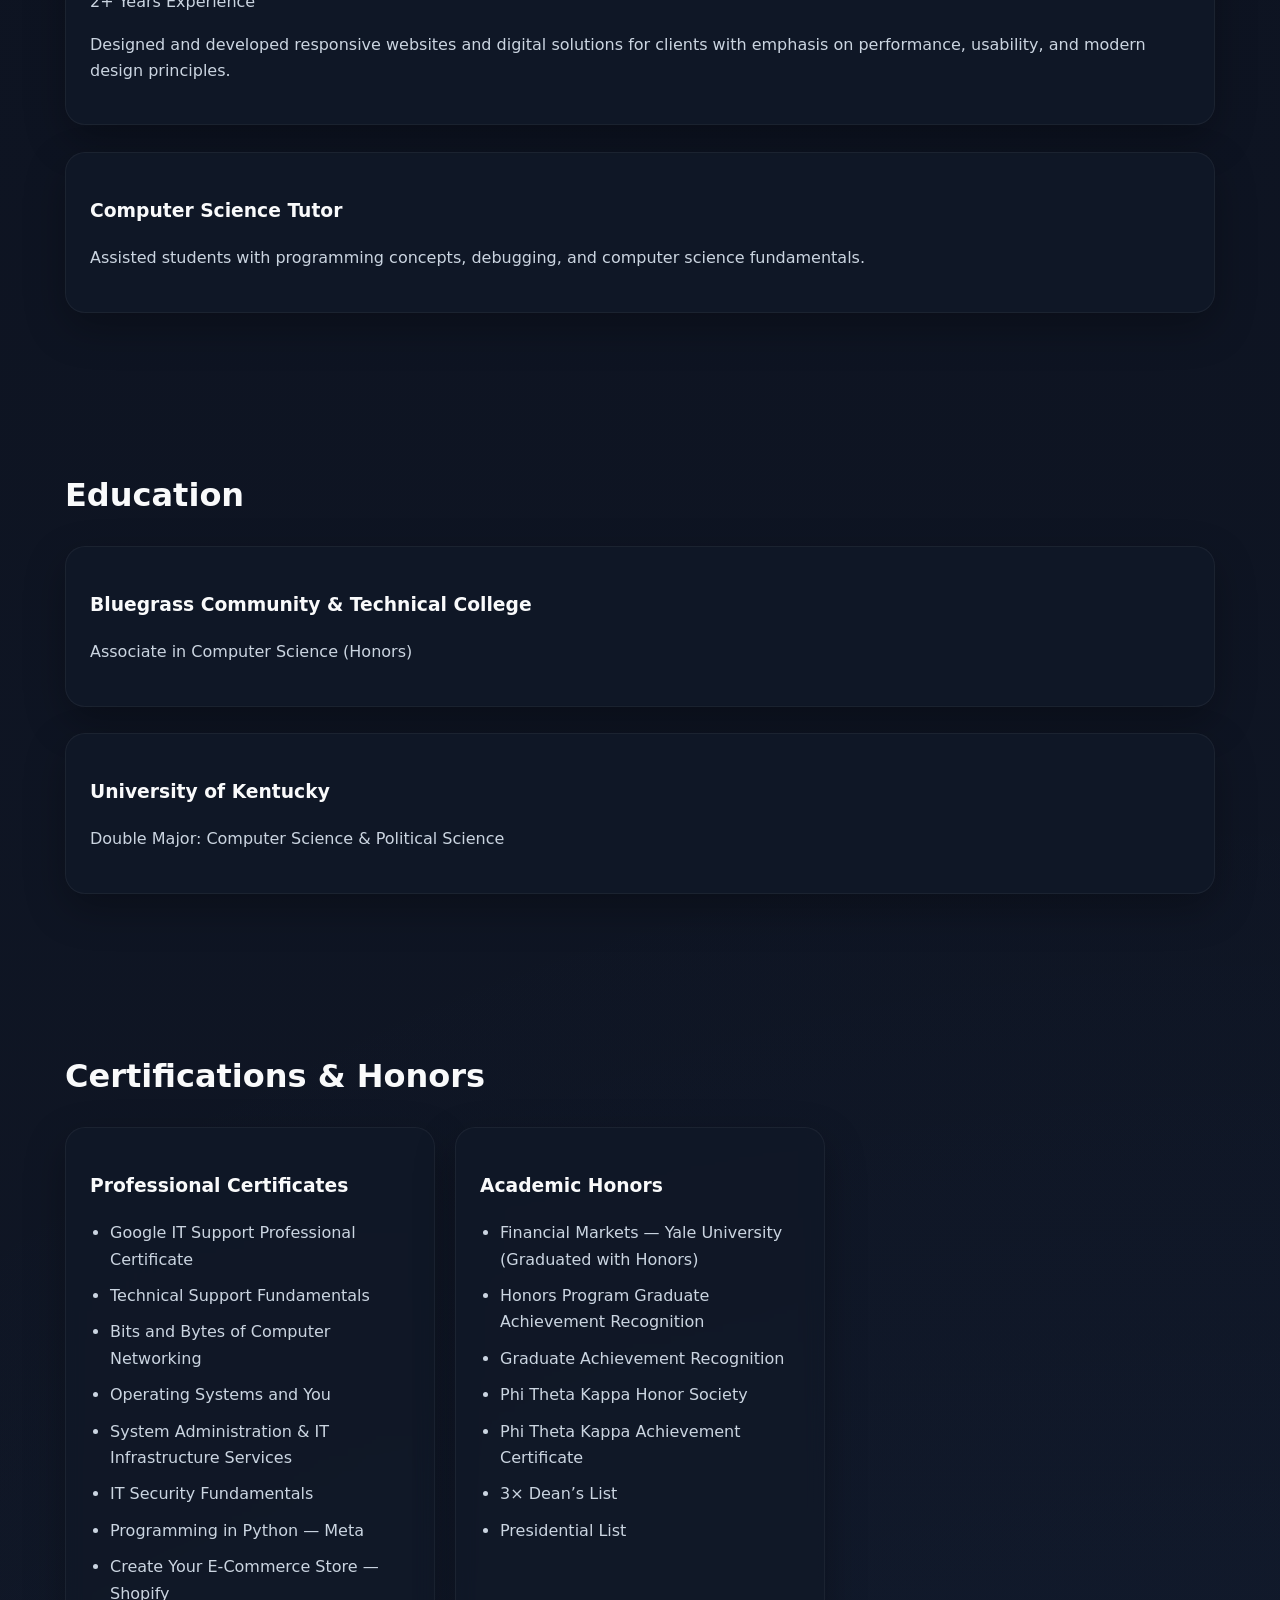
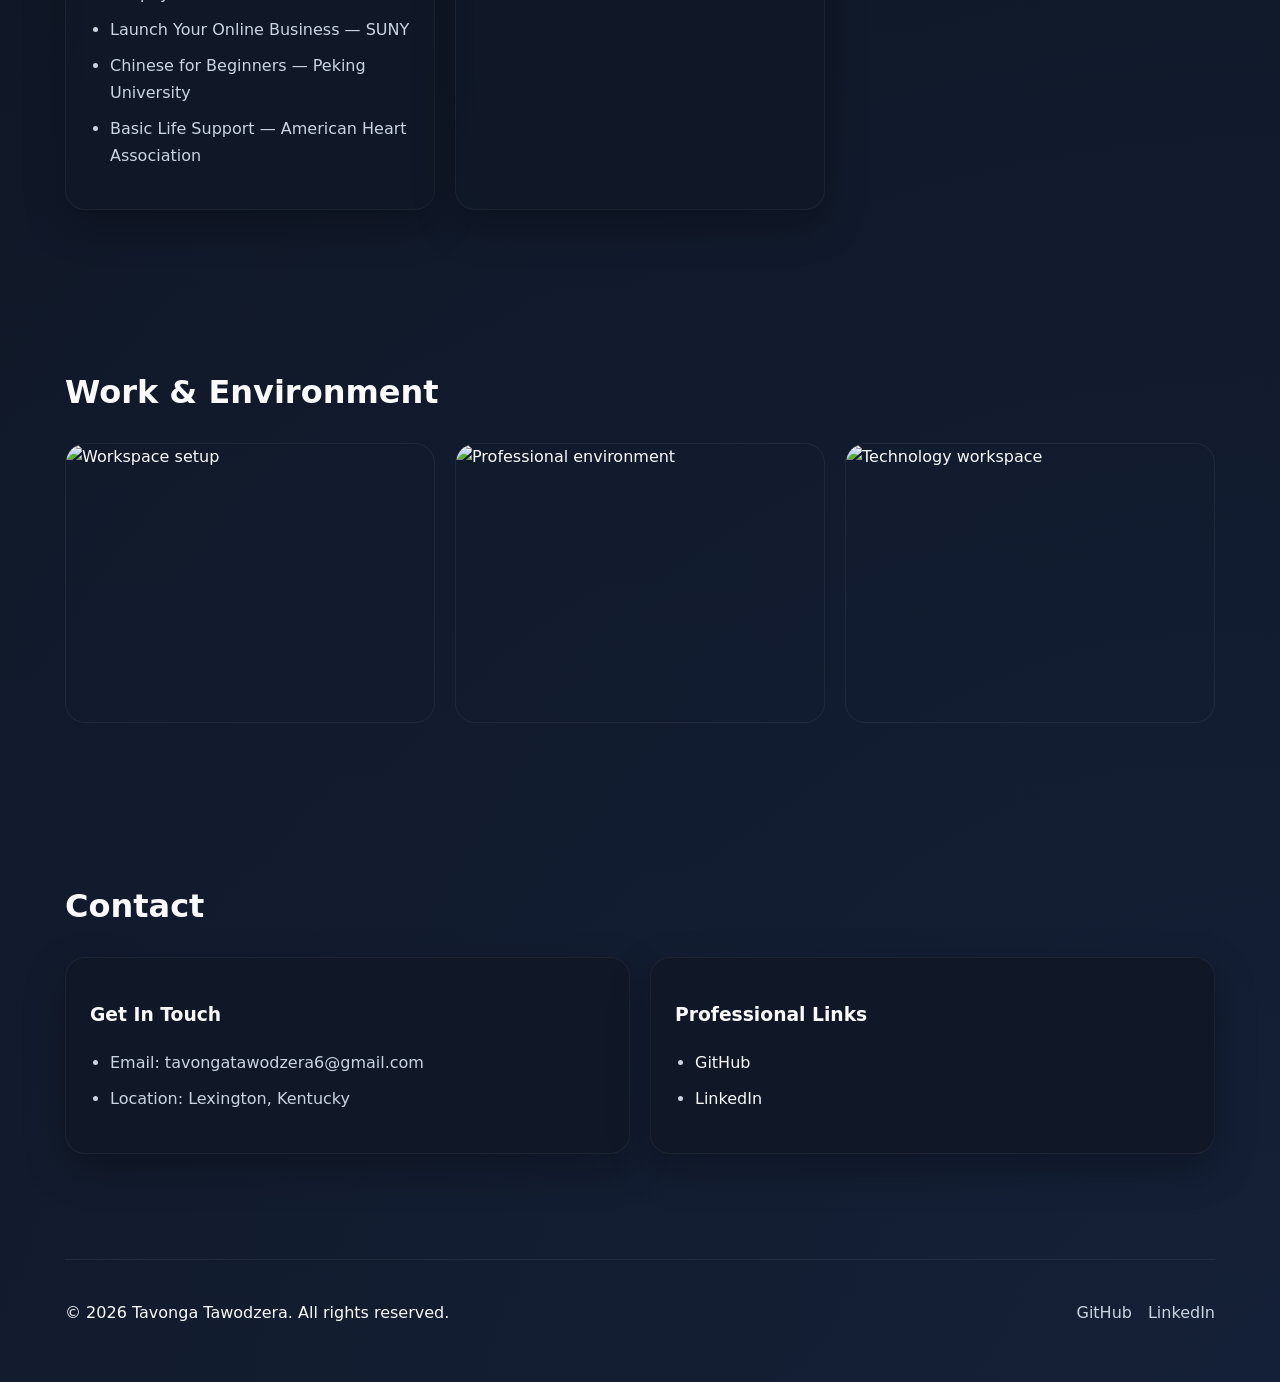
==== commit 2c2e19f3: "Enhance index.html with SEO and social meta tags Added meta tags for improved SEO and social sharing" ====
--- a/index.html
+++ b/index.html
@@ -1,6 +1,7 @@
 <!DOCTYPE html>
 <html lang="en">
 <head>
+
   <meta charset="UTF-8" />
   <meta name="viewport" content="width=device-width, initial-scale=1.0" />
 
@@ -20,29 +21,35 @@
   <meta name="robots" content="index, follow" />
 
   <meta property="og:title" content="Tavonga Tawodzera | Software Engineer" />
+
   <meta
     property="og:description"
     content="Computer Science and Political Science student building scalable systems and modern software solutions."
   />
+
   <meta property="og:url" content="https://tawodzera.dev" />
   <meta property="og:type" content="website" />
   <meta property="og:image" content="https://tawodzera.dev/profile.jpg" />
 
   <link rel="stylesheet" href="style.css" />
+
 </head>
 
 <body>
 
 <header class="header">
+
   <div class="container header__inner">
 
     <div class="brand">
+
       <div class="brand__mark">TT</div>
 
       <div>
         <p class="brand__name">Tavonga Tawodzera</p>
         <p class="brand__role">Software Engineer</p>
       </div>
+
     </div>
 
     <nav class="nav">
@@ -56,11 +63,13 @@
     </nav>
 
   </div>
+
 </header>
 
 <main>
 
 <section class="hero">
+
   <div class="container hero__grid">
 
     <div>
@@ -81,19 +90,27 @@
       </p>
 
       <div class="hero__cta">
-        <a class="btn" href="resume.pdf" target="_blank">View Resume</a>
-
-        <a class="btn btn--ghost"
-           href="https://github.com/TawodzeraT"
-           target="_blank">
+
+        <a class="btn" href="resume.pdf" target="_blank">
+          View Resume
+        </a>
+
+        <a
+          class="btn btn--ghost"
+          href="https://github.com/TawodzeraT"
+          target="_blank"
+        >
           GitHub
         </a>
 
-        <a class="btn btn--ghost"
-           href="https://linkedin.com/in/tavonga-tawodzera"
-           target="_blank">
+        <a
+          class="btn btn--ghost"
+          href="https://linkedin.com/in/tavonga-tawodzera"
+          target="_blank"
+        >
           LinkedIn
         </a>
+
       </div>
 
       <div class="stats">
@@ -118,13 +135,18 @@
     </div>
 
     <div class="hero-image">
-      <img src="profile.jpg" alt="Tavonga Tawodzera Portrait">
-    </div>
-
-  </div>
+      <img
+        src="profile.jpg"
+        alt="Tavonga Tawodzera Portrait"
+      />
+    </div>
+
+  </div>
+
 </section>
 
 <section class="section">
+
   <div class="container">
 
     <div class="grid">
@@ -147,9 +169,11 @@
     </div>
 
   </div>
+
 </section>
 
 <section id="about" class="section">
+
   <div class="container about">
 
     <h2>About Me</h2>
@@ -172,9 +196,11 @@
     </p>
 
   </div>
+
 </section>
 
 <section id="skills" class="section">
+
   <div class="container">
 
     <h2>Technical Skills</h2>
@@ -182,6 +208,7 @@
     <div class="grid">
 
       <div class="skillcard">
+
         <h3>Programming</h3>
 
         <ul>
@@ -190,9 +217,11 @@
           <li>C++</li>
           <li>HTML & CSS</li>
         </ul>
+
       </div>
 
       <div class="skillcard">
+
         <h3>Development</h3>
 
         <ul>
@@ -201,9 +230,11 @@
           <li>Git & GitHub</li>
           <li>Debugging</li>
         </ul>
+
       </div>
 
       <div class="skillcard">
+
         <h3>Professional</h3>
 
         <ul>
@@ -212,14 +243,17 @@
           <li>Technical Tutoring</li>
           <li>Leadership</li>
         </ul>
-      </div>
-
-    </div>
-
-  </div>
+
+      </div>
+
+    </div>
+
+  </div>
+
 </section>
 
 <section id="projects" class="section">
+
   <div class="container">
 
     <h2>Projects</h2>
@@ -227,6 +261,7 @@
     <div class="grid">
 
       <div class="project">
+
         <h3>Portfolio Website</h3>
 
         <p>
@@ -240,9 +275,11 @@
           <span class="tag">CSS</span>
           <span class="tag">Responsive Design</span>
         </div>
+
       </div>
 
       <div class="project">
+
         <h3>Systems & Automation Projects</h3>
 
         <p>
@@ -255,9 +292,11 @@
           <span class="tag">Automation</span>
           <span class="tag">Operations</span>
         </div>
+
       </div>
 
       <div class="project">
+
         <h3>Freelance Web Development</h3>
 
         <p>
@@ -270,14 +309,17 @@
           <span class="tag">UI/UX</span>
           <span class="tag">Client Work</span>
         </div>
-      </div>
-
-    </div>
-
-  </div>
+
+      </div>
+
+    </div>
+
+  </div>
+
 </section>
 
 <section id="experience" class="section">
+
   <div class="container">
 
     <h2>Experience</h2>
@@ -310,9 +352,11 @@
     </div>
 
   </div>
+
 </section>
 
 <section id="education" class="section">
+
   <div class="container">
 
     <h2>Education</h2>
@@ -340,9 +384,11 @@
     </div>
 
   </div>
+
 </section>
 
 <section id="certifications" class="section">
+
   <div class="container">
 
     <h2>Certifications & Honors</h2>
@@ -388,9 +434,11 @@
     </div>
 
   </div>
+
 </section>
 
 <section class="section">
+
   <div class="container">
 
     <h2>Work & Environment</h2>
@@ -404,9 +452,11 @@
     </div>
 
   </div>
+
 </section>
 
 <section id="contact" class="section">
+
   <div class="container">
 
     <h2>Contact</h2>
@@ -429,39 +479,59 @@
         <h3>Professional Links</h3>
 
         <ul class="contact__list">
+
           <li>
-            <a href="https://github.com/TawodzeraT" target="_blank">
+            <a
+              href="https://github.com/TawodzeraT"
+              target="_blank"
+            >
               GitHub
             </a>
           </li>
 
           <li>
-            <a href="https://linkedin.com/in/tavonga-tawodzera" target="_blank">
+            <a
+              href="https://linkedin.com/in/tavonga-tawodzera"
+              target="_blank"
+            >
               LinkedIn
             </a>
           </li>
-        </ul>
-
-      </div>
-
-    </div>
-
-  </div>
+
+        </ul>
+
+      </div>
+
+    </div>
+
+  </div>
+
 </section>
 
 </main>
 
 <footer class="footer">
+
   <div class="container footer__inner">
 
-    <p>© 2026 Tavonga Tawodzera. All rights reserved.</p>
+    <p>
+      © 2026 Tavonga Tawodzera. All rights reserved.
+    </p>
 
     <div class="footer__links">
-      <a href="https://github.com/TawodzeraT">GitHub</a>
-      <a href="https://linkedin.com/in/tavonga-tawodzera">LinkedIn</a>
-    </div>
-
-  </div>
+
+      <a href="https://github.com/TawodzeraT">
+        GitHub
+      </a>
+
+      <a href="https://linkedin.com/in/tavonga-tawodzera">
+        LinkedIn
+      </a>
+
+    </div>
+
+  </div>
+
 </footer>
 
 </body>
--- a/style.css
+++ b/style.css
@@ -1,538 +1,476 @@
 :root{
-  --bg: #0b0f17;
-  --panel: rgba(255,255,255,.06);
-  --panel-2: rgba(255,255,255,.09);
-  --text: rgba(255,255,255,.92);
-  --muted: rgba(255,255,255,.70);
-  --border: rgba(255,255,255,.14);
-  --shadow: 0 18px 40px rgba(0,0,0,.35);
-  --radius: 18px;
-  --max: 1100px;
-}
-
-*{ box-sizing:border-box; }
-html{ scroll-behavior:smooth; }
+  --bg:#0a0f1c;
+
+  --panel:rgba(17,24,39,.92);
+  --panel-2:rgba(30,41,59,.92);
+
+  --text:#f9fafb;
+  --muted:#cbd5e1;
+
+  --border:rgba(255,255,255,.06);
+
+  --shadow:0 20px 50px rgba(0,0,0,.35);
+
+  --radius:20px;
+  --max:1150px;
+
+  --primary:#2563eb;
+  --secondary:#1d4ed8;
+  --accent:#3b82f6;
+
+  --success:#10b981;
+}
+
+*{
+  box-sizing:border-box;
+}
+
+html{
+  scroll-behavior:smooth;
+}
 
 body{
   margin:0;
-  font-family: ui-sans-serif, system-ui, -apple-system, Segoe UI, Roboto, Arial, "Apple Color Emoji", "Segoe UI Emoji";
-  color: var(--text);
+
+  font-family:
+    ui-sans-serif,
+    system-ui,
+    -apple-system,
+    BlinkMacSystemFont,
+    "Segoe UI",
+    sans-serif;
+
+  color:var(--text);
+
   background:
-    radial-gradient(1200px 700px at 20% -10%, rgba(120,130,255,.24), transparent 55%),
-    radial-gradient(1000px 600px at 80% 10%, rgba(90,240,200,.16), transparent 55%),
-    radial-gradient(900px 600px at 40% 95%, rgba(255,170,90,.12), transparent 55%),
-    var(--bg);
-  line-height:1.55;
-}
-
-a{ color: var(--text); text-decoration: none; }
-a:hover{ text-decoration: underline; }
+    radial-gradient(
+      circle at top left,
+      rgba(37,99,235,0.10),
+      transparent 30%
+    ),
+
+    radial-gradient(
+      circle at bottom right,
+      rgba(59,130,246,0.08),
+      transparent 35%
+    ),
+
+    linear-gradient(
+      to bottom,
+      #0a0f1c,
+      #111827
+    );
+
+  line-height:1.65;
+}
+
+img{
+  display:block;
+}
+
+a{
+  color:var(--text);
+  text-decoration:none;
+}
 
 .container{
-  width: min(100% - 32px, var(--max));
-  margin: 0 auto;
-}
-
-.skip{
-  position:absolute;
-  left:-999px;
-  top:auto;
-  width:1px;
-  height:1px;
-  overflow:hidden;
-}
-.skip:focus{
-  left:16px; top:16px;
-  width:auto; height:auto;
-  padding:10px 12px;
-  background: #111827;
-  border:1px solid var(--border);
-  border-radius: 10px;
-  z-index:999;
+  width:min(100% - 32px, var(--max));
+  margin:auto;
 }
 
 .header{
-  position: sticky;
+  position:sticky;
   top:0;
-  z-index: 50;
-  backdrop-filter: blur(10px);
-  background: rgba(11,15,23,.60);
-  border-bottom: 1px solid rgba(255,255,255,.08);
+  z-index:100;
+
+  backdrop-filter:blur(12px);
+
+  background:rgba(10,15,28,.82);
+
+  border-bottom:1px solid rgba(255,255,255,.05);
 }
 
 .header__inner{
   display:flex;
+  justify-content:space-between;
   align-items:center;
-  justify-content:space-between;
-  padding: 14px 0;
-  gap: 14px;
+
+  padding:16px 0;
 }
 
 .brand{
   display:flex;
   align-items:center;
-  gap: 12px;
+  gap:14px;
 }
 
 .brand__mark{
-  width:44px;
-  height:44px;
+  width:48px;
+  height:48px;
+
   display:grid;
   place-items:center;
-  border-radius: 14px;
-  background: rgba(255,255,255,.08);
-  border: 1px solid rgba(255,255,255,.12);
-  box-shadow: 0 12px 24px rgba(0,0,0,.25);
-  font-weight: 800;
-  letter-spacing: .05em;
+
+  border-radius:16px;
+
+  background:linear-gradient(
+    135deg,
+    var(--primary),
+    var(--secondary)
+  );
+
+  font-weight:800;
+
+  box-shadow:0 10px 25px rgba(37,99,235,.25);
 }
 
 .brand__name{
   margin:0;
   font-weight:800;
-  letter-spacing:.2px;
 }
 
 .brand__role{
   margin:0;
-  color: var(--muted);
-  font-size:.92rem;
+  color:var(--muted);
 }
 
 .nav{
   display:flex;
+  gap:18px;
+  flex-wrap:wrap;
+}
+
+.nav a{
+  color:var(--muted);
+  font-weight:600;
+
+  transition:.3s ease;
+}
+
+.nav a:hover{
+  color:white;
+}
+
+.hero{
+  padding:80px 0 50px;
+}
+
+.hero__grid{
+  display:grid;
+  grid-template-columns:1.3fr 1fr;
+  gap:40px;
   align-items:center;
-  gap: 14px;
-  flex-wrap: wrap;
-  justify-content: flex-end;
-}
-
-.nav a{
-  color: var(--muted);
-  font-weight: 600;
-  font-size: .95rem;
-}
-
-.nav a:hover{
-  color: var(--text);
-  text-decoration:none;
-}
-
-.btn{
-  display:inline-flex;
-  align-items:center;
-  justify-content:center;
-  gap: 10px;
-  padding: 12px 16px;
-  border-radius: 14px;
-  border: 1px solid rgba(255,255,255,.16);
-  background: rgba(255,255,255,.10);
-  box-shadow: 0 16px 32px rgba(0,0,0,.25);
-  font-weight: 700;
-  text-decoration:none !important;
-  transition: all 0.25s ease;
-}
-
-.btn:hover{
-  background: rgba(255,255,255,.16);
-  transform: translateY(-2px);
-}
-
-.btn--ghost{
-  background: transparent;
-  box-shadow: none;
-}
-
-.btn--small{
-  padding: 10px 12px;
-  border-radius: 12px;
-  font-size: .92rem;
-}
-
-.hero{
-  padding: 56px 0 22px;
-}
-
-.hero__grid{
-  display:grid;
-  grid-template-columns: 1.4fr 1fr;
-  gap: 28px;
-  align-items: start;
-}
-
-@media (max-width: 920px){
+}
+
+@media(max-width:900px){
   .hero__grid{
-    grid-template-columns: 1fr;
+    grid-template-columns:1fr;
   }
-}
-
-.hero__copy{
-  animation: fadeUp 0.8s ease;
-}
-
-@keyframes fadeUp{
-  from{
-    opacity:0;
-    transform: translateY(20px);
-  }
-  to{
-    opacity:1;
-    transform: translateY(0);
-  }
-}
-
-.hero__right{
-  display:flex;
-  flex-direction:column;
-  gap:20px;
 }
 
 .pill{
   display:inline-block;
-  margin: 0 0 12px;
-  padding: 8px 12px;
-  border-radius: 999px;
-  background: rgba(255,255,255,.08);
-  border: 1px solid rgba(255,255,255,.12);
-  color: var(--muted);
-  font-weight: 700;
-  font-size: .9rem;
+
+  padding:8px 14px;
+
+  border-radius:999px;
+
+  background:rgba(37,99,235,.12);
+
+  border:1px solid rgba(37,99,235,.25);
+
+  color:#bfdbfe;
+
+  margin-bottom:18px;
+
+  font-size:.9rem;
+  font-weight:700;
 }
 
 .hero__title{
-  margin: 0 0 10px;
-  font-size: clamp(2rem, 4vw, 3rem);
-  line-height: 1.12;
-  letter-spacing: -0.02em;
+  font-size:clamp(2.4rem,5vw,4rem);
+
+  line-height:1.1;
+
+  margin:0 0 18px;
+
+  letter-spacing:-1px;
 }
 
 .hero__subtitle{
-  margin: 0 0 18px;
-  color: var(--muted);
-  font-size: 1.05rem;
-  max-width: 62ch;
+  color:var(--muted);
+
+  font-size:1.08rem;
+
+  max-width:700px;
+
+  margin-bottom:26px;
 }
 
 .hero__cta{
   display:flex;
-  gap: 12px;
-  flex-wrap: wrap;
-  margin-bottom: 18px;
+  gap:14px;
+  flex-wrap:wrap;
+
+  margin-bottom:28px;
+}
+
+.btn{
+  padding:13px 20px;
+
+  border-radius:14px;
+
+  border:1px solid rgba(255,255,255,.06);
+
+  background:linear-gradient(
+    135deg,
+    #2563eb,
+    #1d4ed8
+  );
+
+  color:white;
+
+  font-weight:700;
+
+  transition:all .3s ease;
+}
+
+.btn:hover{
+  transform:translateY(-3px);
+
+  box-shadow:0 15px 35px rgba(37,99,235,.25);
+}
+
+.btn--ghost{
+  background:transparent;
+
+  border:1px solid rgba(255,255,255,.08);
 }
 
 .stats{
   display:grid;
-  grid-template-columns: repeat(3, minmax(0, 1fr));
-  gap: 12px;
-}
-
-@media (max-width: 620px){
+  grid-template-columns:repeat(3,1fr);
+  gap:16px;
+}
+
+@media(max-width:700px){
   .stats{
-    grid-template-columns: 1fr;
+    grid-template-columns:1fr;
   }
 }
 
 .stat{
-  padding: 14px 14px;
-  border-radius: var(--radius);
-  background: rgba(255,255,255,.06);
-  border: 1px solid rgba(255,255,255,.10);
+  padding:18px;
+
+  border-radius:var(--radius);
+
+  background:rgba(17,24,39,.88);
+
+  border:1px solid rgba(255,255,255,.05);
+
+  box-shadow:0 15px 40px rgba(0,0,0,.28);
+
+  backdrop-filter:blur(10px);
+
+  transition:all .3s ease;
+}
+
+.stat:hover{
+  transform:translateY(-5px);
+
+  border-color:rgba(37,99,235,.35);
+
+  box-shadow:0 25px 60px rgba(37,99,235,.12);
 }
 
 .stat__k{
   margin:0;
-  color: var(--muted);
-  font-weight: 700;
-  font-size:.9rem;
+
+  color:var(--muted);
+
+  font-weight:700;
 }
 
 .stat__v{
-  margin:4px 0 0;
-  font-weight: 800;
+  margin-top:8px;
+
+  font-weight:800;
 }
 
 .hero-image{
-  position: relative;
   display:flex;
   justify-content:center;
-  align-items:center;
-}
-
-.hero-image::before{
-  content:"";
-  position:absolute;
-  inset:-10px;
-  border-radius: 24px;
-  background: linear-gradient(45deg, #6c7cff, #4df0c8, #ffa95e);
-  filter: blur(25px);
-  opacity: .35;
-  z-index: -1;
 }
 
 .hero-image img{
   width:100%;
-  max-width:280px;
-  height:280px;
+  max-width:340px;
+  height:420px;
+
   object-fit:cover;
+
   border-radius:24px;
-  border: 1px solid rgba(255,255,255,.15);
-  box-shadow: 0 20px 50px rgba(0,0,0,.40);
-  transition: transform 0.3s ease;
-}
-
-.hero-image img:hover{
-  transform: scale(1.03);
-}
-
-.card{
-  border-radius: var(--radius);
-  background: rgba(255,255,255,.06);
-  border: 1px solid rgba(255,255,255,.12);
-  box-shadow: var(--shadow);
-  padding: 18px;
-}
-
-.card__title{
-  margin: 0 0 10px;
-  font-size: 1.05rem;
-}
-
-.card__links{
-  display:flex;
-  flex-direction: column;
-  gap: 10px;
-}
-
-.link{
-  display:flex;
-  align-items:center;
-  justify-content: space-between;
-  padding: 12px 12px;
-  border-radius: 14px;
-  border: 1px solid rgba(255,255,255,.10);
-  background: rgba(255,255,255,.05);
-  transition: all 0.25s ease;
-}
-
-.link:hover{
-  background: rgba(255,255,255,.08);
-  text-decoration:none;
-  transform: translateY(-2px);
+
+  border:1px solid rgba(255,255,255,.08);
+
+  box-shadow:0 30px 60px rgba(0,0,0,.45);
 }
 
 .section{
-  padding: 42px 0;
-}
-
-.section--alt{
-  background: rgba(255,255,255,.03);
-  border-top: 1px solid rgba(255,255,255,.06);
-  border-bottom: 1px solid rgba(255,255,255,.06);
-}
-
-.section__head{
-  margin-bottom: 16px;
-}
-
-.section__head h2{
-  margin: 0 0 6px;
-  font-size: 1.6rem;
-  letter-spacing: -.01em;
-}
-
-.muted{
-  color: var(--muted);
-}
-
-.small{
-  font-size: .92rem;
+  padding:65px 0;
+}
+
+.section h2{
+  font-size:2rem;
+
+  margin-bottom:24px;
 }
 
 .grid{
   display:grid;
-  grid-template-columns: repeat(3, minmax(0, 1fr));
-  gap: 14px;
-}
-
-@media (max-width: 980px){
+  grid-template-columns:repeat(3,1fr);
+  gap:20px;
+}
+
+@media(max-width:950px){
   .grid{
-    grid-template-columns: 1fr;
+    grid-template-columns:1fr;
   }
 }
 
 .project,
 .skillcard,
-.contact__box{
-  border-radius: var(--radius);
-  background: rgba(255,255,255,.06);
-  border: 1px solid rgba(255,255,255,.12);
-  box-shadow: 0 18px 40px rgba(0,0,0,.22);
-  padding: 18px;
-  transition: transform 0.25s ease, box-shadow 0.25s ease;
+.contact__box,
+.about{
+  padding:24px;
+
+  border-radius:var(--radius);
+
+  background:rgba(17,24,39,.88);
+
+  border:1px solid rgba(255,255,255,.05);
+
+  box-shadow:0 15px 40px rgba(0,0,0,.28);
+
+  backdrop-filter:blur(10px);
+
+  transition:all .3s ease;
 }
 
 .project:hover,
 .skillcard:hover,
-.contact__box:hover{
-  transform: translateY(-4px);
-  box-shadow: 0 24px 50px rgba(0,0,0,.28);
-}
-
-.project__top h3{
-  margin:0;
-  font-size: 1.12rem;
-}
-
-.project__top p{
-  margin:6px 0 0;
-}
-
-.project p{
-  margin: 12px 0;
-  color: var(--muted);
+.contact__box:hover,
+.about:hover{
+  transform:translateY(-5px);
+
+  border-color:rgba(37,99,235,.35);
+
+  box-shadow:0 25px 60px rgba(37,99,235,.12);
+}
+
+.project p,
+.about p{
+  color:var(--muted);
 }
 
 .tags{
   display:flex;
-  gap: 8px;
-  flex-wrap: wrap;
-  margin: 10px 0 14px;
+  gap:10px;
+  flex-wrap:wrap;
+
+  margin-top:16px;
 }
 
 .tag{
-  font-size: .85rem;
-  padding: 7px 10px;
-  border-radius: 999px;
-  border: 1px solid rgba(255,255,255,.12);
-  background: rgba(255,255,255,.06);
-  color: var(--muted);
-  font-weight: 700;
-}
-
-.project__actions{
-  display:flex;
-  gap: 10px;
-  flex-wrap: wrap;
-}
-
-.skillcard h3{
-  margin:0 0 10px;
-}
-
-.skillcard ul{
-  margin:0;
-  padding-left: 18px;
-  color: var(--muted);
-}
-
-.skillcard li{
-  margin: 6px 0;
-}
-
-.about{
-  border-radius: var(--radius);
-  background: rgba(255,255,255,.06);
-  border: 1px solid rgba(255,255,255,.12);
-  box-shadow: 0 18px 40px rgba(0,0,0,.22);
-  padding: 18px;
-  color: var(--muted);
-}
-
-.about p{
-  margin: 0 0 10px;
-}
-
-.about p:last-child{
-  margin-bottom: 0;
-}
-
-.gallery-grid{
-  display:grid;
-  grid-template-columns: repeat(auto-fit, minmax(220px, 1fr));
-  gap: 16px;
-}
-
-.gallery-grid img{
+  padding:8px 12px;
+
+  border-radius:999px;
+
+  background:rgba(37,99,235,.12);
+
+  border:1px solid rgba(37,99,235,.20);
+
+  color:#bfdbfe;
+
+  font-size:.85rem;
+
+  font-weight:700;
+}
+
+.skillcard ul,
+.contact__list{
+  padding-left:20px;
+}
+
+.skillcard li,
+.contact__list li{
+  margin:10px 0;
+
+  color:var(--muted);
+}
+
+.gallery{
+  display:grid;
+  grid-template-columns:repeat(auto-fit,minmax(250px,1fr));
+  gap:20px;
+}
+
+.gallery img{
   width:100%;
-  height:260px;
+  height:280px;
+
   object-fit:cover;
-  border-radius: 18px;
-  border: 1px solid rgba(255,255,255,.10);
-  box-shadow: 0 12px 30px rgba(0,0,0,.25);
-  transition: transform 0.25s ease;
-}
-
-.gallery-grid img:hover{
-  transform: scale(1.02);
+
+  border-radius:20px;
+
+  border:1px solid rgba(255,255,255,.06);
+
+  transition:transform .3s ease;
+}
+
+.gallery img:hover{
+  transform:scale(1.02);
 }
 
 .contact{
   display:grid;
-  grid-template-columns: 1.1fr .9fr;
-  gap: 14px;
-}
-
-@media (max-width: 980px){
+  grid-template-columns:1fr 1fr;
+  gap:20px;
+}
+
+@media(max-width:850px){
   .contact{
-    grid-template-columns: 1fr;
+    grid-template-columns:1fr;
   }
 }
 
-.contact__list{
-  margin: 10px 0 0;
-  padding-left: 18px;
-}
-
-.contact__list li{
-  margin: 8px 0;
-}
-
-.code{
-  margin: 12px 0 0;
-  padding: 12px;
-  border-radius: 14px;
-  border: 1px solid rgba(255,255,255,.10);
-  background: rgba(0,0,0,.25);
-  overflow:auto;
-}
-
 .footer{
-  padding: 26px 0 40px;
+  padding:40px 0;
 }
 
 .footer__inner{
   display:flex;
+  justify-content:space-between;
   align-items:center;
-  justify-content: space-between;
-  gap: 10px;
-  border-top: 1px solid rgba(255,255,255,.08);
-  padding-top: 18px;
-}
-
-.hero-image {
-  display:flex;
-  justify-content:center;
-  align-items:center;
-}
-
-.hero-image img {
-  width:100%;
-  max-width:320px;
-  height:380px;
-  object-fit:cover;
-  border-radius:20px;
-  box-shadow:0 25px 60px rgba(0,0,0,0.4);
-}
-
-.gallery {
-  display:grid;
-  grid-template-columns:repeat(auto-fit,minmax(220px,1fr));
-  gap:20px;
-}
-
-.gallery img {
-  width:100%;
-  height:250px;
-  object-fit:cover;
-  border-radius:16px;
-}
+  flex-wrap:wrap;
+  gap:16px;
+
+  border-top:1px solid rgba(255,255,255,.06);
+
+  padding-top:24px;
+}
+
+.footer__links{
+  display:flex;
+  gap:16px;
+}
+
+.footer__links a{
+  color:var(--muted);
+
+  transition:.3s ease;
+}
+
+.footer__links a:hover{
+  color:white;
+}
